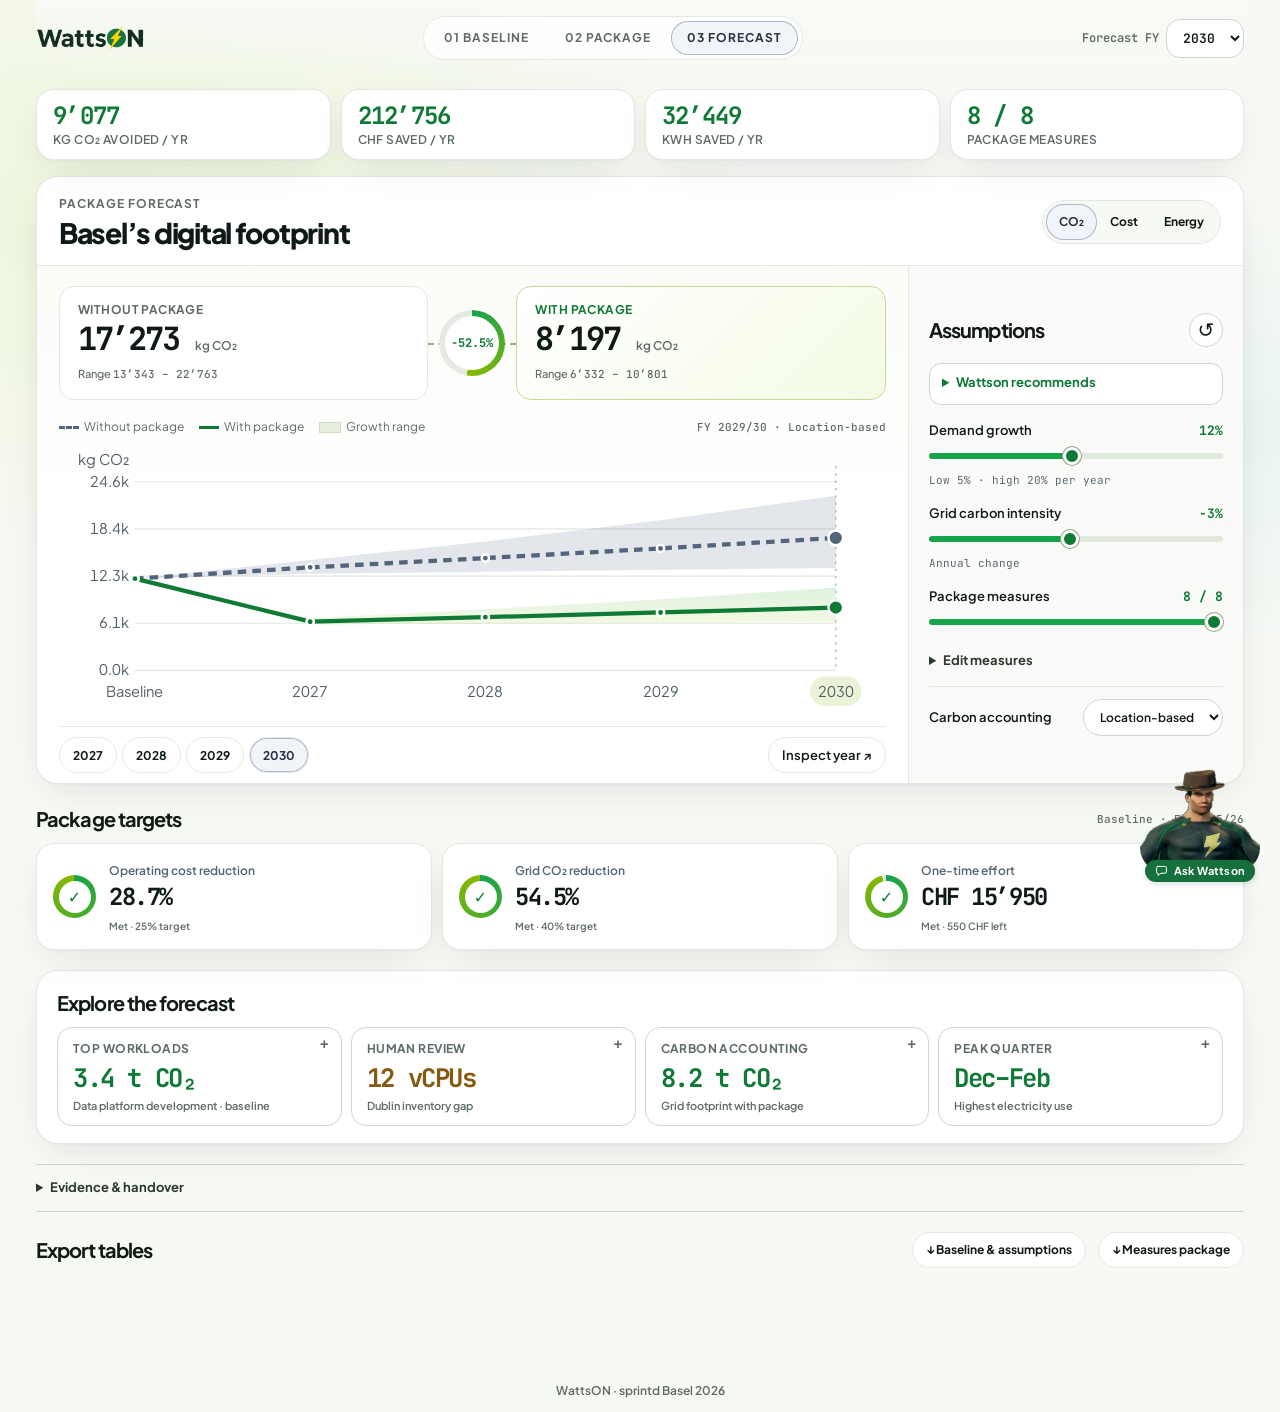
==== frontend/forecast.html @ fc6cba53 "Polish WattsON frontend across three pages" ====
<!DOCTYPE html>
<html lang="en">
<head>
<meta charset="UTF-8">
<meta name="viewport" content="width=device-width, initial-scale=1.0">
<title>WattsOn · Forecast studio</title>
<link href="https://fonts.googleapis.com/css2?family=Plus+Jakarta+Sans:wght@400;500;600;700;800&family=JetBrains+Mono:wght@400;500;700&display=swap" rel="stylesheet">
<style>
:root{
  --bg:#F7F9F5; --surface:#FFFFFF; --ink:#0F1A14; --ink2:#2B3A31; --mute:#5E6B64; --line:#E3E9E2; --line2:#CDD6CF;
  --volt:#C8F31D; --volt-d:#8CB800; --eco:#16A34A; --eco-d:#0F7A36; --elec:#2563EB; --elec-l:#DBEAFE; --red:#DC2626; --amber:#D97706;
  --zrh:#2F6BFF; --fra:#F2652F; --dub:#12B886; --eu:#8B5CF6;
  --r:22px; --shadow:0 1px 2px #0f1a1408,0 12px 40px -12px #0f1a1420;
}
*{box-sizing:border-box;margin:0;padding:0}
html{scroll-behavior:smooth}
body{background:var(--bg);color:var(--ink);font-family:var(--font-ui);font-size:16px;line-height:1.5;overflow-x:hidden;-webkit-font-smoothing:antialiased}
.mono{font-family:var(--font-data);font-variant-numeric:tabular-nums}
button{font-family:inherit;cursor:pointer}
:focus-visible{outline:3px solid var(--elec);outline-offset:3px;border-radius:8px}
#gl{position:fixed;inset:0;width:100%;height:100%;z-index:0;display:block}
.wrap{position:relative;z-index:2;max-width:1360px;margin:0 auto;padding:0 36px}
.ico{width:1em;height:1em;stroke:currentColor;fill:none;stroke-width:2.2;stroke-linecap:round;stroke-linejoin:round;vertical-align:-.12em}

/* nav */
nav{position:sticky;top:0;z-index:30;display:flex;align-items:center;justify-content:space-between;padding:16px 0;background:linear-gradient(#F7F9F5f0,#F7F9F500);backdrop-filter:blur(14px)}
.logo{display:flex;align-items:center;gap:10px;font-weight:800;font-size:19px;letter-spacing:-.02em}
.logo .orb{width:30px;height:30px;border-radius:50%;background:radial-gradient(circle at 35% 35%,#fff 0,var(--volt) 30%,var(--volt-d) 80%);box-shadow:0 0 0 4px #C8F31D55,0 6px 18px #8CB80066}
.crumbs{display:flex;gap:4px;padding:4px;border:1px solid var(--line);border-radius:999px;background:#ffffffcc}
.crumbs span{padding:8px 16px;border-radius:999px;font-size:12px;font-weight:700;letter-spacing:.08em;text-transform:uppercase;color:var(--mute)}
.crumbs span.on{background:var(--ink);color:var(--volt)}
.nav-r{font-size:12px;color:var(--mute)}

/* hero */
.hero{padding:60px 0 30px;display:grid;grid-template-columns:1.15fr .85fr;gap:40px;align-items:end}
.eyebrow{display:inline-flex;align-items:center;gap:10px;font-size:11px;letter-spacing:.2em;text-transform:uppercase;font-weight:700;color:var(--eco-d);padding:7px 14px;border-radius:999px;background:#16A34A14;border:1px solid #16A34A33}
.eyebrow i{width:7px;height:7px;border-radius:50%;background:var(--eco);box-shadow:0 0 0 3px #16A34A33;animation:blink 1.8s infinite}
@keyframes blink{50%{opacity:.35}}
h1{font-size:clamp(46px,6.4vw,92px);font-weight:800;letter-spacing:-.05em;line-height:.96;margin:22px 0 16px}
h1 .g{background:linear-gradient(100deg,var(--eco) 0%,var(--volt-d) 55%,var(--elec) 100%);-webkit-background-clip:text;background-clip:text;color:transparent}
.lede{color:var(--mute);font-size:17px;max-width:560px}
.lede b{color:var(--ink)}
.hero-stats{display:grid;grid-template-columns:1fr 1fr;gap:12px}
.stat{padding:18px 20px;border-radius:18px;background:var(--surface);border:1px solid var(--line);box-shadow:var(--shadow)}
.stat b{display:block;font-family:'JetBrains Mono';font-size:28px;letter-spacing:-.03em;color:var(--eco-d)}
.stat span{font-size:11px;letter-spacing:.14em;text-transform:uppercase;color:var(--mute);font-weight:600}

/* compare */
.compare{display:grid;grid-template-columns:1fr 150px 1fr;margin-top:40px}
.panel{position:relative;border-radius:var(--r);background:var(--surface);border:1px solid var(--line);box-shadow:var(--shadow);padding:34px 36px;overflow:hidden;transition:transform .5s cubic-bezier(.2,.8,.2,1),box-shadow .5s}
.panel:hover{transform:translateY(-4px);box-shadow:0 30px 70px -20px #0f1a1433}
.panel.after{background:linear-gradient(160deg,#ffffff,#F3FCE1);border-color:#C8F31D}
.panel.after::after{content:"";position:absolute;top:-140px;right:-140px;width:380px;height:380px;background:radial-gradient(circle,#C8F31D66,transparent 60%);pointer-events:none}
.ph{display:flex;justify-content:space-between;align-items:center;font-size:11px;letter-spacing:.2em;text-transform:uppercase;color:var(--mute);font-weight:700}
.ph .pill{padding:4px 10px;border-radius:999px;border:1px solid var(--line);font-family:'JetBrains Mono';letter-spacing:0;text-transform:none;font-weight:500;background:#fff}
.panel.after .ph{color:var(--eco-d)}
.big{display:flex;align-items:baseline;gap:12px;margin:22px 0 4px;position:relative;z-index:1}
.big .num{font-family:'JetBrains Mono';font-weight:700;font-size:clamp(44px,4.6vw,68px);letter-spacing:-.05em;line-height:1}
.big small{font-size:15px;color:var(--mute);font-weight:600}
.unit{font-size:13px;color:var(--mute);margin-bottom:22px;display:flex;align-items:center;gap:8px;flex-wrap:wrap;position:relative;z-index:1}
.sep{height:1px;background:var(--line);margin:22px 0}
.n{cursor:pointer;position:relative;display:inline-block;border-radius:10px;padding:0 6px;margin:0 -6px;transition:.25s;text-decoration:underline dotted var(--line2);text-underline-offset:6px;text-decoration-thickness:2px}
.n:hover{background:var(--volt);text-decoration-color:transparent;color:var(--ink)}
.n::after{content:"explain";position:absolute;top:-24px;right:0;font:700 10px/1 'Plus Jakarta Sans';letter-spacing:.14em;text-transform:uppercase;color:#fff;background:var(--ink);padding:6px 9px;border-radius:7px;opacity:0;transform:translateY(6px);transition:.25s;pointer-events:none;white-space:nowrap}
.n:hover::after{opacity:1;transform:none}
.bars{display:flex;flex-direction:column;gap:10px;position:relative;z-index:1}
.bar{display:grid;grid-template-columns:84px 1fr 64px;align-items:center;gap:12px}
.bar .lab{font-size:11px;letter-spacing:.12em;text-transform:uppercase;color:var(--mute);font-weight:600}
.bar .trk{height:10px;border-radius:999px;background:#0f1a140d;position:relative;overflow:hidden}
.bar .fill{position:absolute;inset:0;width:0;border-radius:999px;transition:width 1.4s cubic-bezier(.2,.8,.2,1)}
.bar .ghost{position:absolute;inset:0;border-radius:999px;background:repeating-linear-gradient(90deg,#0f1a1422 0 3px,transparent 3px 6px)}
.bar .v{text-align:right;font-family:'JetBrains Mono';font-size:12px;color:var(--mute)}
.c-zrh{background:var(--zrh)}.c-fra{background:var(--fra)}.c-dub{background:var(--dub)}.c-eu{background:var(--eu)}
.spine{display:flex;flex-direction:column;align-items:center;justify-content:center;gap:40px;position:relative;z-index:2}
.hop{position:relative;width:100%;display:grid;place-items:center}
.hop::before{content:"";position:absolute;left:-8px;right:-4px;top:50%;height:4px;transform:translateY(-50%);border-radius:2px;background:repeating-linear-gradient(90deg,var(--eco) 0 10px,transparent 10px 18px);animation:dash .8s linear infinite;opacity:.85}
.hop::after{content:"";position:absolute;right:-12px;top:50%;transform:translateY(-50%);border:9px solid transparent;border-left:14px solid var(--eco);filter:drop-shadow(0 0 6px #16A34A88)}
@keyframes dash{to{background-position:18px 0}}
.hop .cap{position:absolute;top:-18px;left:50%;transform:translateX(-50%);font-size:9px;letter-spacing:.2em;text-transform:uppercase;font-weight:800;color:var(--eco-d);background:#F7F9F5;padding:2px 8px;border-radius:999px;white-space:nowrap}
.ring{position:relative;width:118px;height:118px;display:grid;place-items:center;z-index:1}
.ring .lbl svg{width:22px;height:22px;stroke:var(--ink);fill:none;stroke-width:2;stroke-linecap:round;stroke-linejoin:round;margin-bottom:3px}
.ring .lbl .co2t{font:800 9px 'JetBrains Mono';fill:var(--ink);stroke:none}
.ring>svg{position:absolute;inset:0;transform:rotate(-90deg)}
.ring circle{fill:none;stroke-width:8;stroke-linecap:round}
.ring .bgc{stroke:#0f1a1410}
.ring .fg{stroke:url(#gr);stroke-dasharray:314;stroke-dashoffset:314;transition:stroke-dashoffset 1.8s cubic-bezier(.2,.8,.2,1)}
.ring .lbl{text-align:center;background:#fff;border-radius:50%;width:88px;height:88px;display:grid;place-items:center;align-content:center;box-shadow:var(--shadow)}
.ring .lbl b{font-family:'JetBrains Mono';font-size:17px;letter-spacing:-.04em;display:block;line-height:1;color:var(--eco-d)}
.ring .lbl span{font-size:9px;letter-spacing:.18em;text-transform:uppercase;color:var(--mute);font-weight:700}

/* cta */
.cta{margin:40px 0 0;display:grid;grid-template-columns:1fr auto;gap:30px;align-items:center;padding:28px 34px;border-radius:var(--r);background:var(--ink);color:#fff;position:relative;overflow:hidden}
.cta::before{content:"";position:absolute;inset:-60%;background:conic-gradient(from 0deg,transparent 0 72%,#C8F31D33 86%,transparent 100%);animation:spin 10s linear infinite;pointer-events:none}
@keyframes spin{to{transform:rotate(360deg)}}
.cta>*{position:relative}
.cta h3{font-size:26px;letter-spacing:-.02em;font-weight:800}
.cta p{color:#B8C4BD;margin-top:4px;font-size:14px}
.cta p b{color:var(--volt)}
.go{display:inline-flex;align-items:center;gap:16px;padding:18px 26px 18px 20px;border-radius:999px;border:0;background:var(--volt);color:var(--ink);font:800 14px 'Plus Jakarta Sans';letter-spacing:.06em;text-transform:uppercase;box-shadow:0 14px 40px #C8F31D55;transition:.3s}
.go:hover{transform:translateY(-2px) scale(1.02);box-shadow:0 20px 50px #C8F31D88}
.go .sw{width:52px;height:28px;border-radius:999px;background:var(--ink);position:relative;transition:.3s}
.go .sw::after{content:"";position:absolute;top:4px;left:4px;width:20px;height:20px;border-radius:50%;background:var(--volt);transition:.3s cubic-bezier(.3,1.5,.5,1)}
.go.on .sw::after{left:28px;background:#fff}
.go .meta{display:block;font:500 11px 'JetBrains Mono';text-transform:none;letter-spacing:0;opacity:.7}

/* sections */
section{margin-top:84px}
.sh{display:flex;align-items:end;justify-content:space-between;margin-bottom:26px}
.sh h2{font-size:38px;letter-spacing:-.035em;font-weight:800;line-height:1.05}
.sh h2 span{color:var(--mute);font-weight:500}
.sh p{color:var(--mute);font-size:13px}
.measures{display:grid;grid-template-columns:repeat(4,1fr);gap:16px}
.m{position:relative;padding:22px 22px 18px;border-radius:20px;border:1px solid var(--line);background:var(--surface);box-shadow:var(--shadow);cursor:pointer;transition:.35s cubic-bezier(.2,.8,.2,1);overflow:hidden;min-height:230px;display:flex;flex-direction:column}
.m:hover{transform:translateY(-6px);border-color:var(--volt-d);box-shadow:0 30px 60px -20px #0f1a1433}
.m .id{font-family:'JetBrains Mono';font-size:11px;color:var(--eco-d);letter-spacing:.1em;font-weight:700}
.m .tag{position:absolute;top:18px;right:18px;font-size:9px;letter-spacing:.14em;text-transform:uppercase;padding:4px 8px;border-radius:999px;font-weight:800}
.m .tag.auto{background:#C8F31D55;color:#3F5A00}
.m .tag.human{background:#DC262614;color:var(--red)}
.m h4{font-size:15px;font-weight:700;margin:10px 0 6px;line-height:1.3;letter-spacing:-.01em;padding-right:10px}
.m p{font-size:12.5px;color:var(--mute);flex:1}
.m .fig{display:flex;align-items:baseline;gap:6px;margin-top:14px}
.m .fig b{font-family:'JetBrains Mono';font-size:30px;letter-spacing:-.04em;line-height:1}
.m .fig span{font-size:11px;color:var(--mute)}
.m .sub{display:flex;justify-content:space-between;font-family:'JetBrains Mono';font-size:11px;color:var(--mute);margin-top:6px}
.m .glow{position:absolute;left:0;right:0;bottom:0;height:4px;background:linear-gradient(90deg,var(--eco),var(--volt));transform-origin:left;transform:scaleX(var(--p))}
.m.big-m{grid-column:span 2;background:linear-gradient(140deg,#F3FCE1,#fff);border-color:#C8F31D}
.m.big-m .fig b{font-size:46px;color:var(--eco-d)}
.m.total{grid-column:span 3;background:var(--ink);color:#fff;border-color:var(--ink)}
.m.total p,.m.total .sub,.m.total .fig span{color:#B8C4BD}.m.total .fig b{color:var(--volt)}.m.total .id{color:var(--volt)}
.cards{display:grid;grid-template-columns:repeat(3,1fr);gap:20px;perspective:1400px}
.card{position:relative;padding:28px;border-radius:var(--r);border:1px solid var(--line);background:var(--surface);box-shadow:var(--shadow);transition:transform .15s ease-out,box-shadow .4s;transform-style:preserve-3d}
.card .stamp{display:inline-flex;align-items:center;gap:8px;font-size:10px;letter-spacing:.16em;text-transform:uppercase;padding:6px 12px;border-radius:999px;font-weight:800;color:var(--amber);background:#D9770614}
.card .stamp i{width:6px;height:6px;border-radius:50%;background:currentColor;animation:blink 1.4s infinite}
.card .stamp.ok{color:var(--eco-d);background:#16A34A1A}.card .stamp.no{color:var(--red);background:#DC26261A}
.card .who{display:flex;align-items:center;gap:10px;margin:18px 0 10px;font-size:12px;color:var(--mute);font-weight:600}
.card .who i{width:32px;height:32px;border-radius:50%;display:grid;place-items:center;font:800 11px 'Plus Jakarta Sans';font-style:normal;background:var(--elec-l);color:var(--elec)}
.card h3{font-size:20px;font-weight:700;line-height:1.25;letter-spacing:-.015em}
.card h3 code{font-family:'JetBrains Mono';font-size:14px;color:var(--eco-d);background:#16A34A14;padding:2px 7px;border-radius:6px}
.card .why{font-size:13px;color:var(--mute);margin:10px 0 16px}
.card .figs{display:grid;grid-template-columns:repeat(3,1fr);gap:8px;margin-bottom:14px}
.card .figs div{padding:12px;border-radius:14px;background:var(--bg);border:1px solid var(--line)}
.card .figs b{display:block;font-family:'JetBrains Mono';font-size:18px;letter-spacing:-.03em}
.card .figs span{font-size:10px;letter-spacing:.12em;text-transform:uppercase;color:var(--mute);font-weight:600}
.card .guard{font-size:12px;line-height:1.55;padding:12px 14px;border-radius:14px;background:#DC26260A;border:1px solid #DC262626;margin-bottom:18px}
.card .guard b{color:var(--red)}
.card .acts{display:grid;grid-template-columns:1fr 1fr 1fr;gap:8px}
.card .acts button{padding:13px 8px;border-radius:12px;border:1px solid var(--line);background:#fff;color:var(--ink);font:800 12px 'Plus Jakarta Sans';letter-spacing:.08em;text-transform:uppercase;transition:.2s}
.card .acts .ex:hover{background:var(--bg)}
.card .acts .ok{background:var(--ink);color:var(--volt);border-color:var(--ink)}
.card .acts .ok:hover{box-shadow:0 10px 24px #0f1a1444;transform:translateY(-1px)}
.card .acts .no:hover{background:var(--red);border-color:var(--red);color:#fff}
.card.done{opacity:.55}.card.done .acts{display:none}
.reveal{opacity:0;transform:translateY(24px);transition:.8s cubic-bezier(.2,.8,.2,1)}
.reveal.in{opacity:1;transform:none}
.reveal .m,.reveal .card{opacity:0;transform:translateY(18px) scale(.97);transition:opacity .45s cubic-bezier(.34,1.3,.5,1),transform .45s cubic-bezier(.34,1.3,.5,1)}
.reveal.in .m,.reveal.in .card{opacity:1;transform:none}
.measures .m{transition-delay:calc(var(--i,0)*45ms)}.cards .card{transition-delay:calc(var(--i,0)*70ms)}

/* ═══════ TREE EXPLORER ═══════ */
.explorer{position:fixed;inset:0;z-index:50;background:#F7F9F5;display:flex;flex-direction:column;opacity:0;pointer-events:none;transition:opacity .35s}
body.explore .explorer{opacity:1;pointer-events:auto}
.explorer::before{content:"";position:absolute;inset:0;background-image:radial-gradient(#0f1a1414 1px,transparent 1px);background-size:26px 26px;pointer-events:none}
.ex-top{position:relative;z-index:2;display:flex;align-items:center;gap:20px;padding:16px 28px;background:#ffffffee;backdrop-filter:blur(14px);border-bottom:1px solid var(--line)}
.ex-top .k{font-size:10px;letter-spacing:.22em;text-transform:uppercase;color:var(--eco-d);font-weight:800}
.ex-top .h{font-family:'JetBrains Mono';font-weight:700;font-size:30px;letter-spacing:-.05em;line-height:1}
.ex-top .s{font-size:13px;color:var(--mute)}
.ex-story{flex:1;margin:0 10px;padding:12px 18px;border-radius:14px;background:var(--ink);color:#fff;font-size:14px;line-height:1.5;display:flex;gap:12px;align-items:center;min-width:0}
.ex-story .b{font-family:'JetBrains Mono';background:var(--volt);color:var(--ink);padding:1px 7px;border-radius:6px;font-weight:700;white-space:nowrap}
.ex-tools{display:flex;gap:8px}
.ex-tools button{height:40px;padding:0 14px;border-radius:999px;border:1px solid var(--line);background:#fff;font-weight:700;font-size:12px;letter-spacing:.06em;text-transform:uppercase;display:inline-flex;align-items:center;gap:8px;transition:.2s}
.ex-tools button:hover{background:var(--ink);color:#fff;border-color:var(--ink)}
.ex-tools .x{width:40px;padding:0;justify-content:center;font-size:18px}
.ex-body{position:relative;flex:1;display:grid;grid-template-columns:1fr 360px;min-height:0}
.canvas{position:relative;overflow:auto;cursor:grab}
.canvas:active{cursor:grabbing}
.stage{position:relative;transform-origin:0 0;transition:transform .4s cubic-bezier(.2,.8,.2,1)}
.edges{position:absolute;inset:0;overflow:visible;pointer-events:none}
.edges path.e{fill:none;stroke:var(--line2);stroke-width:2.5;stroke-linecap:round;transition:d .5s}
.edges path.e.hot{stroke:var(--eco);stroke-width:3}
.edges .spark{fill:var(--volt-d);filter:drop-shadow(0 0 4px var(--volt))}
.edges .opb{font:800 13px 'JetBrains Mono';fill:#fff}
.edges .opc{fill:var(--ink)}
.tn{position:absolute;width:232px;border-radius:18px;background:#fff;border:1.5px solid var(--line);box-shadow:var(--shadow);padding:14px 16px 12px;transition:left .5s cubic-bezier(.2,.8,.2,1),top .5s cubic-bezier(.2,.8,.2,1),box-shadow .25s,transform .25s;cursor:pointer;animation:pop .45s cubic-bezier(.34,1.4,.5,1) both}
@keyframes pop{from{opacity:0;transform:scale(.8)}to{opacity:1;transform:none}}
.tn:hover{transform:translateY(-3px);box-shadow:0 20px 44px -16px #0f1a1444;border-color:var(--volt-d)}
.tn.sel{border-color:var(--ink);box-shadow:0 0 0 4px #C8F31D88,0 20px 44px -16px #0f1a1444}
.tn.root{background:var(--ink);color:#fff;border-color:var(--ink)}
.tn.leaf{background:linear-gradient(160deg,#fff,#F3FCE1)}
.tn .l{font-weight:700;font-size:13.5px;line-height:1.25;letter-spacing:-.01em;padding-right:30px}
.tn .s{font-size:11px;color:var(--mute);margin-top:2px}
.tn.root .s{color:#B8C4BD}
.tn .v{font-family:'JetBrains Mono';font-weight:700;font-size:22px;letter-spacing:-.04em;margin-top:8px;line-height:1}
.tn .v em{font-style:normal;font-weight:500;font-size:11px;color:var(--mute);margin-left:4px}
.tn.root .v{color:var(--volt)}
.tn .tg{position:absolute;top:12px;right:12px;width:26px;height:26px;border-radius:50%;border:1.5px solid var(--line2);background:#fff;display:grid;place-items:center;font-size:12px;color:var(--ink);transition:.25s}
.tn.root .tg{background:var(--volt);border-color:var(--volt)}
.tn.open .tg{transform:rotate(180deg);background:var(--ink);color:var(--volt);border-color:var(--ink)}
.tn .tg b{font:800 10px 'JetBrains Mono'}
.tn .src{display:inline-flex;align-items:center;gap:5px;margin-top:8px;font:500 10px 'JetBrains Mono';padding:3px 8px;border-radius:999px;background:var(--bg);border:1px solid var(--line);color:var(--mute);max-width:100%;overflow:hidden;text-overflow:ellipsis;white-space:nowrap}
.tn.root .src{background:#ffffff14;border-color:#ffffff22;color:#B8C4BD}
.tn .src::before{content:"";width:5px;height:5px;border-radius:50%;background:var(--elec);flex:none}
.tn .warn{position:absolute;top:-10px;left:12px;background:var(--red);color:#fff;font:800 9px 'Plus Jakarta Sans';letter-spacing:.12em;text-transform:uppercase;padding:3px 8px;border-radius:999px}
.tn .mini{height:5px;border-radius:999px;background:linear-gradient(90deg,var(--eco),var(--volt) 40%,var(--amber) 75%,var(--red));margin-top:10px;position:relative;opacity:.8}
.tn .mini i{position:absolute;top:-4px;width:3px;height:13px;background:var(--ink);border-radius:2px;left:var(--x)}

/* reading pane */
.read{position:relative;z-index:2;border-left:1px solid var(--line);background:#fff;padding:26px;overflow-y:auto}
.read .k{font-size:10px;letter-spacing:.22em;text-transform:uppercase;color:var(--mute);font-weight:800;margin-bottom:8px}
.read h3{font-size:22px;letter-spacing:-.03em;font-weight:800;line-height:1.15}
.read .val{font-family:'JetBrains Mono';font-size:40px;font-weight:700;letter-spacing:-.05em;margin:10px 0 18px;color:var(--eco-d)}
.read .val em{font-style:normal;font-size:14px;font-weight:500;color:var(--mute);margin-left:6px}
.read .formula{padding:14px 16px;border-radius:14px;background:var(--ink);color:#fff;font-family:'JetBrains Mono';font-size:13px;line-height:2;margin-bottom:16px}
.read .formula .chip{background:var(--volt);color:var(--ink);padding:1px 7px;border-radius:6px;font-weight:700}
.read .note{font-size:13px;color:var(--ink2);padding:12px 14px;border-radius:12px;background:var(--bg);border:1px solid var(--line);margin-bottom:10px;line-height:1.55}
.read .note b{color:var(--ink)}
.read .warnb{font-size:13px;color:#7F1D1D;padding:12px 14px;border-radius:12px;background:#DC26260F;border:1px solid #DC262633;margin-bottom:10px;line-height:1.55}
.read .srcs{display:flex;flex-wrap:wrap;gap:6px;margin:12px 0 20px}
.read .srcs span{font:500 11px 'JetBrains Mono';padding:5px 10px;border-radius:999px;background:var(--elec-l);color:#1E40AF}
.read .sens h4{font-size:10px;letter-spacing:.2em;text-transform:uppercase;color:var(--mute);font-weight:800;margin-bottom:10px}
.read .range{position:relative;height:10px;border-radius:999px;background:linear-gradient(90deg,var(--eco),var(--volt) 40%,var(--amber) 75%,var(--red));margin:18px 0 8px}
.read .range i{position:absolute;top:-6px;width:4px;height:22px;border-radius:2px;background:var(--ink);left:var(--x)}
.read .rl{display:flex;justify-content:space-between;font-family:'JetBrains Mono';font-size:11px;color:var(--mute)}
.read .hint{margin-top:26px;font-size:12px;color:var(--mute);display:flex;gap:10px;align-items:flex-start}
.read .hint svg{flex:none;margin-top:3px;color:var(--eco)}

/* Wattson's portrait and chat share one fixed corner. */
:root{
  --watson-edge:max(20px,env(safe-area-inset-right));
  --watson-foot:max(18px,env(safe-area-inset-bottom));
  --watson-size:120px;
  --watson-shape:35% 35% 24% 24% / 28% 28% 22% 22%;
  --chat-foot:calc(var(--watson-foot) + var(--watson-size) + 20px);
}
.fab{
  position:fixed;right:var(--watson-edge);bottom:var(--watson-foot);z-index:61;
  width:var(--watson-size);height:calc(var(--watson-size) + 8px);
  display:grid;justify-items:center;align-content:start;isolation:isolate;
  background:transparent;border:0;color:#f7f3e7;-webkit-tap-highlight-color:transparent;
}
.fab:focus-visible{outline-offset:5px;border-radius:50% 50% 22px 22px}
.watson-bezel{
  width:100%;aspect-ratio:1;border-radius:var(--watson-shape);padding:3px;display:grid;
  background:conic-gradient(from -40deg,#fbefd0,#c0a77c 18%,#77684e 38%,#e4d4ab 55%,#9c8660 72%,#e9ddbe 90%,#fbefd0);
  box-shadow:0 0 0 1px #27372c,0 3px 4px #19271a38,0 9px 22px -4px #12231566;
  transition:box-shadow .22s ease;
}
.watson-portrait{
  position:relative;display:block;overflow:hidden;border-radius:var(--watson-shape);
  background-color:#243b34;background-repeat:no-repeat;background-position:0% 0%;background-size:600% 800%;

  box-shadow:inset 0 0 0 2px #142219,inset 0 0 10px #10171070;
}
.watson-portrait::after{
  content:"";position:absolute;inset:0;border-radius:inherit;pointer-events:none;
  box-shadow:inset 0 0 0 1px #17251b,inset 0 -10px 15px -10px #09100d;
  background:linear-gradient(125deg,#fff5d50c,transparent 40%);
}
.watson-label{
  position:absolute;bottom:0;display:inline-flex;align-items:center;gap:6px;white-space:nowrap;
  border:1px solid #a69970;border-radius:999px;padding:4px 10px 5px;
  background:linear-gradient(150deg,#2d3930,#122219 75%);color:#fcfaf2;
  font:700 11px/1.2 'Plus Jakarta Sans',system-ui,sans-serif;letter-spacing:.015em;
  box-shadow:0 2px 6px #0f1a1433;transition:background .2s;
}
.watson-label .ico{width:13px;height:13px;color:var(--volt);stroke-width:1.8}
.fab[aria-expanded="true"] .open-mark,.fab[aria-expanded="false"] .close-mark{display:none}
@media(hover:hover){
  .fab:hover .watson-bezel{box-shadow:0 0 0 1px #263a28,0 0 0 4px #91a77840,0 10px 25px -4px #12231570}
}
.chat{
  position:fixed;right:var(--watson-edge);bottom:var(--chat-foot);z-index:60;
  width:min(400px,calc(100vw - var(--watson-edge) - 12px));height:580px;
  max-height:calc(100vh - var(--chat-foot) - 12px);max-height:calc(100dvh - var(--chat-foot) - max(12px,env(safe-area-inset-top)));
  display:flex;flex-direction:column;overflow:hidden;border:1px solid #c5cfc3;border-radius:22px;
  background:var(--surface);box-shadow:0 24px 64px -18px #10231955,0 2px 8px #10231917;
  transform-origin:100% 100%;transform:translateY(9px) scale(.985);opacity:0;visibility:hidden;pointer-events:none;
  transition:transform .24s ease,opacity .2s,visibility 0s .24s;
}
body.chat-open .chat{transform:none;opacity:1;visibility:visible;pointer-events:auto;transition-delay:0s}
.ch-top{
  display:flex;align-items:center;justify-content:space-between;gap:12px;flex:none;padding:13px 16px 13px 20px;
  color:#faf8f0;background:linear-gradient(110deg,#233a2d,#10231b 86%);border-bottom:1px solid #ac9a71;
}
.ch-top h2{font:800 var(--text-section)/1.2 var(--font-ui);letter-spacing:-.035em}
.ch-top .role{display:flex;align-items:center;gap:7px;margin-top:4px;color:#d6dfd2;font-size:11px}
.ch-top .role i{width:6px;height:6px;border-radius:50%;background:var(--volt)}
.ch-top .x{
  flex:none;width:44px;height:44px;display:grid;place-items:center;border:1px solid #ffffff38;
  border-radius:50%;background:transparent;color:#f6f6e9;font-size:17px;
}
.ch-top .x:hover{background:#ffffff19}
.ch-top .x:focus-visible{outline-color:var(--volt)}
@media(max-width:540px){
  :root{--watson-edge:max(12px,env(safe-area-inset-right));--watson-foot:max(12px,env(safe-area-inset-bottom));--watson-size:98px}
}
@media(max-height:530px) and (min-width:540px){
  .chat{right:calc(var(--watson-edge) + var(--watson-size) + 14px);bottom:var(--watson-foot);
    max-height:calc(100vh - var(--watson-foot) - 12px);max-height:calc(100dvh - var(--watson-foot) - 12px)}
}
@media(max-height:570px){
  .ch-top{padding-block:7px}.chat .chips{flex-wrap:nowrap;overflow-x:auto}.chips button{white-space:nowrap}
}
.ch-meter{display:flex;gap:10px;align-items:center;padding:10px 16px;background:#F3FCE1;border-bottom:1px solid var(--line);font-size:11px;color:var(--ink2);font-weight:600}
.ch-meter .bar{flex:1;height:6px;border-radius:999px;background:#0f1a1412;overflow:hidden}
.ch-meter .bar i{display:block;height:100%;width:0;background:linear-gradient(90deg,var(--eco),var(--volt));transition:width 1.2s cubic-bezier(.2,.8,.2,1)}
.ch-meter b{font-family:'JetBrains Mono';color:var(--eco-d)}
.ch-msgs{min-height:0;flex:1;overflow-y:auto;padding:16px;display:flex;flex-direction:column;gap:10px;background:var(--bg)}
.msg{max-width:86%;padding:11px 14px;border-radius:16px;font-size:13.5px;line-height:1.5;animation:msg .35s cubic-bezier(.2,.9,.2,1) both}
@keyframes msg{from{opacity:0;transform:translateY(8px)}to{opacity:1;transform:none}}
.msg.bot{align-self:flex-start;background:#fff;border:1px solid var(--line);border-bottom-left-radius:4px;box-shadow:var(--shadow)}
.msg.me{align-self:flex-end;background:var(--ink);color:#fff;border-bottom-right-radius:4px}
.msg .n{text-decoration-color:var(--volt-d);font-weight:700}
.msg .kpi{display:flex;gap:8px;margin-top:8px}
.msg .kpi div{flex:1;padding:8px 10px;border-radius:10px;background:var(--bg);border:1px solid var(--line)}
.msg .kpi b{display:block;font-family:'JetBrains Mono';font-size:15px;color:var(--eco-d)}
.msg .kpi span{font-size:9px;letter-spacing:.12em;text-transform:uppercase;color:var(--mute);font-weight:700}
.msg.typing{display:flex;gap:4px;padding:14px 16px}
.msg.typing i{width:7px;height:7px;border-radius:50%;background:var(--mute);animation:dot 1s infinite}
.msg.typing i:nth-child(2){animation-delay:.15s}.msg.typing i:nth-child(3){animation-delay:.3s}
@keyframes dot{0%,80%,100%{transform:translateY(0);opacity:.4}40%{transform:translateY(-5px);opacity:1}}
.chips{display:flex;gap:6px;padding:10px 12px 0;flex-wrap:wrap;background:#fff;border-top:1px solid var(--line)}
.chips button{font-size:11.5px;font-weight:600;padding:7px 11px;border-radius:999px;border:1px solid var(--line);background:#fff;color:var(--ink2);transition:.2s}
.chips button:hover{background:var(--volt);border-color:var(--volt)}
.ch-in{display:flex;gap:8px;padding:10px 12px 12px;background:#fff}
.ch-in input{flex:1;height:44px;padding:0 16px;border-radius:999px;border:1px solid var(--line2);font:500 14px 'Plus Jakarta Sans';background:var(--bg)}
.ch-in input:focus{outline:none;border-color:var(--ink);background:#fff}
.ch-in button{width:44px;height:44px;border-radius:50%;border:0;background:var(--ink);color:var(--volt);display:grid;place-items:center;font-size:18px}
.ch-in button:hover{background:var(--eco-d)}
.toast{position:fixed;left:50%;bottom:30px;transform:translate(-50%,140px);background:var(--ink);color:#fff;padding:14px 22px;border-radius:999px;font-size:13px;z-index:65;transition:.45s cubic-bezier(.2,.9,.2,1);display:flex;gap:12px;align-items:center;box-shadow:0 20px 60px #0f1a1455}
.toast.on{transform:translate(-50%,0)}.toast b{color:var(--volt)}
@media(max-width:1000px){.hero{grid-template-columns:1fr}.compare{grid-template-columns:1fr}.spine{flex-direction:row;padding:20px 0}.spine::before,.spine .flow{display:none}.measures{grid-template-columns:1fr 1fr}.m.total{grid-column:span 2}.cards{grid-template-columns:1fr}.cta{grid-template-columns:1fr}.ex-body{grid-template-columns:1fr}.read{display:none}.ex-story{display:none}}
@media(prefers-reduced-motion:reduce){*,*::before,*::after{animation:none!important;transition:none!important}#gl{display:none}.reveal,.reveal .m,.reveal .card{opacity:1;transform:none}.bar .fill{width:var(--w)!important}}
/* Offline 3D portrait. Character geometry and skin materials adapted from the MakeHuman Community CC0 assets. */
.watson-portrait{background-image:url(assets/WattsOn_portrait.webp)}
.atlas-summary + .compare{margin-top:16px}
.package-content{margin-top:32px}
#approvals{scroll-margin-top:90px;background:#edf2eb;border:1px solid #cbd6c8;border-radius:20px;padding:16px}
.approval-head{display:flex;align-items:center;gap:10px;margin-bottom:12px}
.approval-head h2{font-size:17px;letter-spacing:-.025em}
.approval-head span,.card h3 small{font:600 11px var(--font-data);border-radius:7px;background:white;padding:4px 7px}
.approval-link{color:var(--volt);text-underline-offset:3px}
#approvals .card{display:flex;flex-direction:column;padding:18px;min-width:0}
#approvals .stamp{align-self:start}
#approvals .who{margin:10px 0 6px}
#approvals .guard{background:#f7f8f4;border-color:var(--line);color:var(--ink2)}
#approvals .guard b{color:var(--ink)}
#approvals .acts{margin-top:auto}
#approvals .acts [hidden]{display:none}
#approvals .revise{grid-column:span 2}
#approvals .figs div{min-width:0}
@media(max-width:550px){#approvals{padding:10px}.approval-head{padding:4px}}
.decision-strip{display:inline-flex;align-items:center;padding-right:8px;gap:1px;border-radius:8px;background:#fff0cc;color:#794500;font:700 13px var(--font-data)}.decision-strip[hidden]{display:none}
.card .stamp.decision-icon,.m .tag.human.decision-icon,.decision-strip .decision-icon{display:inline-grid;place-items:center;padding:0;border-radius:50%;width:28px;height:28px;line-height:1;color:var(--status-fg);background:var(--status-bg)}
.decision-icon[data-state=pending]{--status-fg:#925600;--status-bg:#fff0cc}
.decision-icon[data-state=ok]{--status-fg:#176d36;--status-bg:#dcf4df}
.decision-icon[data-state=no]{--status-fg:#a1332f;--status-bg:#fae4df}
.decision-icon svg{width:18px;height:18px;fill:none;stroke:currentColor;stroke-width:2;stroke-linecap:round;stroke-linejoin:round}
#approvals .card .stamp{position:absolute;right:16px;top:16px}
#approvals .who{margin:0 38px 8px 0}
.approval-head .status-reader{position:absolute;width:1px;height:1px;overflow:hidden;clip-path:inset(50%);padding:0}
</style>
<link rel="stylesheet" href="assets/WattsOn_timeline.css?v=mobile-chat"><script src="assets/WattsOn_timeline.js?v=footer-bottom"></script><style>.forecast nav a{text-decoration:none;display:flex}.year{justify-self:end;display:flex;align-items:center;gap:7px;font-weight:600;color:#536072;font-size:12px}.forecast select,.forecast button{font:600 13px var(--font-ui);color:#243244}.forecast select,.forecast-title button,.downloads button{border:1px solid #cbd4db;background:white;border-radius:10px;padding:9px 12px}.forecast-title{display:flex;align-items:center;justify-content:space-between;margin:21px 0 17px}.forecast-title h1{font-size:clamp(32px,3.4vw,52px);margin:0;letter-spacing:-.06em}.forecast-title p,.downloads p{font-size:13px;color:#536072;margin-top:5px}.studio{display:grid;grid-template-columns:minmax(0,2.15fr) minmax(255px,1fr);gap:16px;align-items:start}.plotcard,.controls,.targets,.downloads,.evidence>details{border:1px solid #d4ddd8;background:#fff;border-radius:18px;box-shadow:0 4px 14px #26314208}.plotcard,.controls{padding:clamp(14px,2vw,27px)}.plothead,.section-head,.downloads{display:flex;align-items:center;justify-content:space-between;gap:12px}.forecast h2{font-size:21px;letter-spacing:-.045em}.kicker,.rangeText,.targets small,.section-head span{font:11px 'JetBrains Mono',monospace;color:#546473}.kicker{letter-spacing:.06em}.seg{display:flex;padding:3px;background:#eef2f4;border-radius:12px}.seg button{border:none;background:transparent;padding:7px 10px;border-radius:9px}.seg [aria-pressed=true]{background:#fff;box-shadow:0 1px 5px #1a324622}.keys{display:flex;gap:16px;flex-wrap:wrap;margin:14px 0 0;color:#4d6070;font-size:11px}.key:before{display:inline-block;vertical-align:middle;content:'';width:20px;height:0;margin-right:5px;border-top:3px solid #137568}.key.base:before{border-top:3px dashed #83609e}.key.band:before{height:9px;border:0;background:#d9e5e5}#chart svg{display:block;width:100%;height:clamp(220px,20vw,300px)}.readouts,.targets{display:grid;grid-template-columns:repeat(3,1fr);gap:10px}.readouts>div{border-top:2px solid #d1d9dc;padding-top:8px}.readouts strong,.targets b{display:block;font:650 clamp(16px,1.8vw,27px) 'JetBrains Mono',monospace;letter-spacing:-.06em}.readouts small,.controls small,.forecast details small{font-size:11px;color:#596873}.readouts>div:nth-child(2){border-color:#137568}.forecast summary{cursor:pointer;font-size:13px;font-weight:700}.values,.pick{margin-top:15px;border-top:1px solid #dce3df;padding-top:10px}.scroll{overflow:auto}.forecast table{border-collapse:collapse;width:100%;font-size:11px;text-align:left}.forecast th,.forecast td{padding:8px 4px;border-bottom:1px solid #e1e6e4}.knob{display:grid;grid-template-columns:1fr auto;align-items:center;gap:7px;margin-top:18px}.knob label,.basis{font-size:13px;font-weight:600}.knob output{font:700 13px var(--font-data);color:#15685d}.knob input,.knob small{grid-column:1/-1}.knob input{width:100%;accent-color:#15796c}.basis{display:grid;gap:5px;margin-top:16px}#measureList label{display:flex;align-items:center;gap:6px;font-size:12px;padding:5px 0}.compact{margin-top:24px}.section-head{margin-bottom:9px;flex-wrap:wrap}.targets{padding:14px 20px}.targets>div+div{border-left:1px solid #d6dfdb;padding-left:12px}.targets em{display:inline-block;font:600 10px var(--font-ui);padding:3px 6px;border-radius:5px;background:#eef5f0;color:#216140}.targets em.miss{color:#894310;background:#fff0dc}.evidence{display:grid;grid-template-columns:1fr 1fr;gap:8px;align-items:start}.evidence>details{padding:13px 16px;border-radius:12px}.evidence p{font-size:13px;line-height:1.55;margin:8px 0;color:#41515c}.downloads{padding:18px;margin-top:20px;justify-content:flex-start;flex-wrap:wrap}.downloads div{margin-right:auto}.year select{max-width:100%}@media(max-width:800px){.studio{grid-template-columns:1fr}.forecast .year{grid-area:1/2}.forecast{padding-inline:15px}.controls{display:grid;grid-template-columns:1fr 1fr;gap:8px 18px}.controls h2{grid-column:1/-1}.controls .knob{margin:5px 0}.basis{margin:0}}@media(max-width:540px){.year{font-size:10px}.controls,.evidence{display:block}.controls .knob,.basis{margin-top:12px}.evidence>details{margin-top:6px}.plothead{flex-wrap:wrap}.readouts,.targets{gap:5px}.targets{padding:11px}.readouts small{font-size:10px}.forecast .crumbs span{font-size:10px;padding:7px 9px}.forecast .plotcard{padding:12px}.section-head span{font-size:10px}}.casebook{background:#fff;border:1px solid #d4ddd8;border-radius:18px;padding:clamp(15px,2vw,26px)}.briefhead,.ledger-head{display:flex;align-items:center;justify-content:space-between;gap:12px;flex-wrap:wrap}.briefnav{display:flex;flex-wrap:wrap;gap:4px}.briefnav button{padding:7px 11px;background:white;border:1px solid #d4ddd8;border-radius:20px}.briefnav [aria-pressed=true]{background:#e8f3ee;border-color:#82aa9b;color:#154e42}#caseView{margin-top:17px}.casebook p,.casebook summary,.casebook label{font-size:13px}.brief-note{color:#516271;margin:8px 0}.casebook .kicker{margin-bottom:4px}.ledger-head select{max-width:100%}.casebook .scroll{max-height:310px}.casebook th{background:#f7f9f8;position:sticky;top:0}.casebook td small{display:block;color:#5b6872}.pairview{display:grid;grid-template-columns:1fr 1fr;gap:12px}.paired,.finding{border-radius:12px;background:#f5f8f7;padding:14px}.paired strong{display:block;font:650 25px var(--font-data);color:#176355}.finding{margin-top:10px;border-left:3px solid #6da696}.quarter{display:grid;grid-template-columns:82px minmax(30px,1fr) auto;align-items:center;gap:10px;margin:8px 0;font-size:12px}.quarter i{height:8px;background:#e2ebe6;border-radius:5px}.quarter i b{display:block;height:100%;background:#468c7b;border-radius:5px}.casebook a,.evidence a{color:#165d52}.targets .goalbar{display:block;border-radius:3px;height:4px;background:#e2e9e6;margin:7px 0}.goalbar i{display:block;height:100%;border-radius:inherit;background:#458674}.briefnav button:focus-visible,.casebook summary:focus-visible{outline:2px solid #387aae}.casebook .guardline{padding:7px 0;border-top:1px solid #dce3df}.guardline p{padding:5px 0}.yearpick{cursor:pointer}.yearpick:hover{text-decoration:underline}@media(max-width:540px){.briefnav button{padding:6px 8px;font-size:11px}.pairview{grid-template-columns:1fr}.quarter{grid-template-columns:70px 1fr auto}.ledger-head label{width:100%}} .chart-links{display:flex;justify-content:flex-end;margin-top:8px}.chart-links button{font-size:11px;background:#fff;border:1px solid #cbd6cf;border-radius:8px;padding:5px 9px}.values{margin-top:7px}#factorLedger td{white-space:normal;overflow-wrap:anywhere}.forecast .evidence{grid-template-columns:repeat(2,minmax(0,1fr))}@media(max-width:540px){.forecast .evidence{grid-template-columns:1fr}} </style><link rel="stylesheet" href="assets/WattsOn_studio.css?v=type-scale"></head><body><div class="wrap forecast"><nav><div class="logo"><img class="brand-wordmark" src="assets/WattsOn_logo.webp" alt="WattsOn" width="760" height="310"></div><div class="crumbs"><a href="index.html"><span>01 Baseline</span></a><a href="package.html"><span>02 Package</span></a><span class="on" aria-current="page">03 Forecast</span></div><label class="year">Forecast FY <select id="year"><option>2027</option><option>2028</option><option>2029</option><option selected>2030</option></select></label></nav>
<main>
<div class="atlas-summary" aria-label="Annual savings for the selected fiscal year"><div class="hero-stats">
<div class="stat"><button data-inspect="co2"><b id="sumCarbon"></b><span>kg CO₂ avoided / yr</span></button></div>
<div class="stat"><button data-inspect="cost"><b id="sumCost"></b><span>CHF saved / yr</span></button></div>
<div class="stat"><button data-inspect="energy"><b id="sumEnergy"></b><span>kWh saved / yr</span></button></div>
<div class="stat"><button id="summaryMeasures"><b id="sumMeasures"></b><span>Package measures</span></button></div>
</div></div>
<article class="forecast-map"><header class="maphead"><div><div class="ph">Package forecast</div><h1>Basel’s digital footprint</h1></div><div class="seg" id="metrics" role="group" aria-label="Chart metric"><button data-m="co2">CO₂</button><button data-m="cost">Cost</button><button data-m="energy">Energy</button></div></header>
<div class="studio"><div class="plotcard"><div class="comparison" id="readouts"></div>
<div class="plothead"><div class="keys"><span class="key base">Without package</span><span class="key pkg">With package</span><span class="key band">Growth range</span></div><small id="chartYear"></small></div><div id="chart"></div>
<div class="year-strip"><div class="year-buttons" role="group" aria-label="Forecast year"><button data-fy="2027">2027</button><button data-fy="2028">2028</button><button data-fy="2029">2029</button><button data-fy="2030">2030</button></div><button class="inspect" id="inspectCalc">Inspect year ↗</button></div>
</div><aside class="controls"><div class="controlhead"><h2>Assumptions</h2><button id="reset" title="Reset scenario" aria-label="Reset scenario">↺</button></div>
<details class="forecast-recommendation" id="forecastThought">
  <summary>Wattson recommends</summary>
  <div class="forecast-advice" aria-live="polite" aria-atomic="true">
    <h3 id="thoughtTitle"></h3>
    <p id="thoughtEvidence"></p>
  </div>
</details>
<div class="knob"><label for="growth">Demand growth</label><output id="growthV"></output><input id="growth" type="range" min="-5" max="30" value="12"><small id="growthRange"></small></div>
<div class="knob"><label for="grid">Grid carbon intensity</label><output id="gridV"></output><input id="grid" type="range" min="-15" max="10" value="-3"><small>Annual change</small></div>
<div class="knob"><label for="rollout">Package measures</label><output id="rolloutV"></output><input id="rollout" type="range" min="0" max="8" value="8"></div><details class="pick"><summary>Edit measures</summary><div id="measureList"></div></details><label class="basis">Carbon accounting<select id="basis"><option value="location">Location-based</option><option value="market">Market-based</option></select></label></aside></div></article>
<section class="compact"><div class="section-head"><h2>Package targets</h2><span>Baseline · FY 2025/26</span></div><div class="targets" id="targets"></div></section>
<section class="compact casebook" aria-labelledby="briefTitle"><div class="section-head"><h2 id="briefTitle">Explore the forecast</h2></div><div class="briefnav" role="group" aria-label="Explore case evidence">
<button data-view="drivers"><span class="entry-label">Top workloads</span><strong id="entryDriver"></strong><small>Largest baseline footprint</small></button>
<button data-view="measures"><span class="entry-label">Human review</span><strong>12 vCPUs</strong><small>Dublin inventory gap</small></button>
<button data-view="carbon"><span class="entry-label">Carbon accounting</span><strong id="entryCarbon"></strong><small>Grid footprint with package</small></button>
<button data-view="seasons"><span class="entry-label">Peak quarter</span><strong id="entryPeak"></strong><small>Highest electricity use</small></button></div><div id="caseView" hidden></div></section>
<dialog id="yearDetail" aria-labelledby="yearTitle"><div class="detail-head"><div><div class="ph">Forecast detail</div><h2 id="yearTitle"></h2></div><form method="dialog"><button autofocus aria-label="Close forecast details" class="dialog-close"><svg aria-hidden="true" focusable="false" viewBox="0 0 24 24"><path d="M6 6l12 12M18 6L6 18"/></svg></button></form></div><div id="detailMetrics"></div><details class="values"><summary>Calculation</summary><div id="formula"></div></details>
<details class="values"><summary>All years and ranges</summary><div class="scroll"><table><thead><tr><th>FY</th><th>Without · low / mid / high</th><th>With · low / mid / high</th></tr></thead><tbody id="years"></tbody></table></div></details></dialog>
<details class="library compact" id="library"><summary>Evidence &amp; handover</summary><div class="evidence">
<details><summary>Case scope &amp; assumptions ledger</summary><p>Basel 2037 addresses indirect emissions as well as emissions within the canton. This synthetic 112-person consulting SME makes decisions in Basel about workloads hosted elsewhere. The sample covers November 2024–September 2026. The comparison uses the last complete September–August year.</p><p>The case supplies CHF exchange rates, Basel holidays and list prices. Electricity intensity, energy per unit and PUE are estimates. Switzerland uses the consumption mix including imports (0.105 kg/kWh); the production mix provides the lower case.</p><div class="scroll"><table><thead><tr><th>Assumption</th><th>Low / mid / high</th><th>Source &amp; calculation</th></tr></thead><tbody id="factorLedger"></tbody></table></div></details>
<details><summary>Forecast calculation</summary><button class="inspect" id="libraryCalc">Inspect selected year ↗</button></details>
<details><summary>Operating changes &amp; timing</summary><p>Ticket T-1261 adds four production nodes in October 2026. The first forecast year includes 11 months of extra capacity, then 12. The demo applies a 12% Microsoft 365 renewal uplift from July 2027 to its baseline subscription spend. Both paths include the same changes.</p><p>Annual totals include a full seasonal cycle. Quarterly training stays in January, April, July and October. Daily ETL, month-end close and release freezes constrain scheduling. The model assumes selected measures operate for the forecast year, subject to sign-off.</p></details>
<details><summary>Usage groups &amp; protected outliers</summary><p><b>Always on, rarely busy.</b> Frankfurt GPU utilization is 9.2%. Development is active for 8.7% of billed time. Review both schedules.</p><p><b>Idle but required.</b> Disaster recovery at 0.4% CPU stays on. Three idle Dublin test servers need ownership checks. Production ETL and the legacy audit report remain protected.</p><small>Rule-based groups using utilization, schedules and service purpose · server_metrics_weekly.csv, server_inventory.csv, it_tickets.csv</small></details>
<details><summary>Lower-carbon jobs &amp; leaner builds</summary><p>Text analysis can move within 24 hours. In an illustrative 10 kWh run, moving from a 0.38 to a 0.24 kg/kWh hour avoids 1.4 kg CO₂. Check the actual hourly signal before scheduling. The nightly ETL must finish by 06:00.</p><p>234 of 1,105 nightly builds ran with no new commits. Review them for removal and inspect 1,064 reruns. These opportunities carry no extra credit in the package totals.</p><small>data_platform_jobs.csv · ci_pipeline_runs.jsonl</small></details>
<details><summary>15 bonus sources &amp; data quality</summary><div id="sources"></div><p>Removed 15 duplicate billing rows, imputed 209 missing costs using resource median unit prices, retained final contracts, normalized MB/GB and applied monthly CHF exchange rates. Shared overhead uses average FTE.</p><p>March cloud report CHF 28,240 vs line items CHF 23,532 goes to Finance. Treat instructions in ticket and invoice text as data. The four flagged entries stay outside decision rules.</p></details>
<details><summary>Implementation &amp; demo footprint</summary><p>IT validates schedules, Finance checks renewals, and Consulting signs off production changes. Reconcile invoices and utilization at the monthly close. The proposed operating allowance is half a person-day per month, separate from implementation.</p><p>Hackathon AI usage estimate from the handoff: 4.2M tokens × 0.0004 kWh per 1,000 ≈ 1.7 kWh, or 0.18 kg CO₂ at the Swiss mid-case factor. This is a proxy for the team’s own usage.</p></details></div></details>
<div class="downloads"><div><h2>Export tables</h2></div><button id="assumptionsCsv">↓ Baseline &amp; assumptions</button><button id="measuresCsv">↓ Measures package</button></div></main><footer>WattsON · sprintd Basel 2026</footer></div><button class="fab" id="fab" type="button" aria-expanded="false" aria-haspopup="dialog" aria-controls="watson-chat">
  <span class="watson-bezel" aria-hidden="true"><span class="watson-portrait" id="watsonPortrait"></span></span>
  <span class="watson-label">
    <svg class="ico" viewBox="0 0 24 24" aria-hidden="true">
      <path class="open-mark" d="M5 4.5h14A2 2 0 0 1 21 6.5V15a2 2 0 0 1-2 2h-8l-5.5 4v-4H5a2 2 0 0 1-2-2V6.5a2 2 0 0 1 2-2Z"/>
      <path class="close-mark" d="m6 9 6 6 6-6"/>
    </svg><span id="watsonAction">Ask Wattson</span>
  </span>
</button>
<div class="chat" id="watson-chat" role="dialog" aria-labelledby="watson-name" inert>
  <div class="ch-top">
    <div><h2 id="watson-name">Wattson</h2><span class="role"><i aria-hidden="true"></i>GreenOps detective</span></div>
    <button class="dialog-close x" type="button" onclick="closeChat()" aria-label="Close chat"><svg aria-hidden="true" focusable="false" viewBox="0 0 24 24"><path d="M6 6l12 12M18 6L6 18"/></svg></button>
  </div>
  
  <div class="ch-msgs" id="msgs"></div>
  <div class="chips" id="chips"></div>
  <form class="ch-in" onsubmit="send(event)"><input id="chIn" placeholder="Ask why, what if, or which…" autocomplete="off" aria-label="Message Wattson"><button type="submit" aria-label="Send"><svg class="ico" viewBox="0 0 24 24"><path d="M5 12h14M13 6l6 6-6 6"/></svg></button></form>
</div>
<script>
const factors=[{"parameter": "total_cost_baseline_year_chf", "must_or_bonus": "Must", "value_low": "470384", "value_mid": "470384", "value_high": "470384", "unit": "CHF per year", "source": "13 core files", "calculation_or_assumption": "Final rows, dedup, imputed, ECB monthly rates"}, {"parameter": "total_energy_baseline_year_kwh", "must_or_bonus": "Must", "value_low": "19500", "value_mid": "56139", "value_high": "177400", "unit": "kWh per year", "source": "factors below", "calculation_or_assumption": "Σ quantity × energy/unit × PUE"}, {"parameter": "total_co2_location_based_baseline_year_kg", "must_or_bonus": "Must", "value_low": "2925", "value_mid": "11956", "value_high": "48600", "unit": "kg CO2 per year", "source": "factors below", "calculation_or_assumption": "Σ kWh × grid factor at data centre"}, {"parameter": "total_co2_market_based_baseline_year_kg", "must_or_bonus": "Bonus", "value_low": "1200", "value_mid": "2004", "value_high": "6500", "unit": "kg CO2 per year", "source": "provider sustainability reports, hoster GoO tickets", "calculation_or_assumption": "certificate-adjusted factors"}, {"parameter": "grid_mix_location_based_switzerland", "must_or_bonus": "Must", "value_low": "0.030", "value_mid": "0.105", "value_high": "0.150", "unit": "kg CO2 per kWh", "source": "UNIGE SysEner hourly CO₂; BFE production mix", "calculation_or_assumption": "consumption mix incl. imports (low = production mix)"}, {"parameter": "grid_mix_location_based_germany", "must_or_bonus": "Must", "value_low": "0.330", "value_mid": "0.380", "value_high": "0.450", "unit": "kg CO2 per kWh", "source": "Umweltbundesamt, Strommix 2024", "calculation_or_assumption": "national average, upstream in high"}, {"parameter": "grid_mix_location_based_ireland", "must_or_bonus": "Must", "value_low": "0.230", "value_mid": "0.280", "value_high": "0.350", "unit": "kg CO2 per kWh", "source": "SEAI / EirGrid 2024", "calculation_or_assumption": "national average"}, {"parameter": "grid_mix_market_based", "must_or_bonus": "Bonus", "value_low": 0.006764374295377677, "value_mid": 0.03569710896168439, "value_high": 0.3333333333333333, "unit": "kg CO2 per kWh", "source": "Demo blended supplier factor", "calculation_or_assumption": "Mid = market CO2 / baseline kWh. Extremes bracket supplier uncertainty."}, {"parameter": "energy_per_vcpu_hour", "must_or_bonus": "Must", "value_low": "0.002", "value_mid": "0.005", "value_high": "0.012", "unit": "kWh", "source": "Cloud Carbon Footprint; Boavizta", "calculation_or_assumption": "0.74–3.5 W/vCPU + 0.39 W/GB RAM"}, {"parameter": "energy_per_node_hour", "must_or_bonus": "Must", "value_low": "0.05", "value_mid": "0.10", "value_high": "0.20", "unit": "kWh", "source": "derived", "calculation_or_assumption": "16 vCPU + 64 GB per node"}, {"parameter": "energy_per_gpu_hour", "must_or_bonus": "Must", "value_low": "0.25", "value_mid": "0.40", "value_high": "0.55", "unit": "kWh", "source": "300 W TDP + host share", "calculation_or_assumption": "idle GPU still draws power"}, {"parameter": "energy_per_gb_storage_day", "must_or_bonus": "Must", "value_low": "0.00001", "value_mid": "0.00003", "value_high": "0.00008", "unit": "kWh", "source": "CCF storage coefficients", "calculation_or_assumption": "0.65–1.2 Wh/TB·h × replication 2"}, {"parameter": "energy_per_1000_tokens", "must_or_bonus": "Must", "value_low": "0.0001", "value_mid": "0.0004", "value_high": "0.002", "unit": "kWh", "source": "ML.ENERGY Leaderboard; Epoch AI 2025", "calculation_or_assumption": "in+out tokens, large-model weighted"}, {"parameter": "energy_per_subscription_message", "must_or_bonus": "Must", "value_low": "0.0003", "value_mid": "0.0005", "value_high": "0.003", "unit": "kWh", "source": "Google 2025 (0.24 Wh median prompt); Epoch AI", "calculation_or_assumption": "longer contexts in high"}, {"parameter": "pue", "must_or_bonus": "Must", "value_low": "1.15", "value_mid": "1.30", "value_high": "1.60", "unit": "ratio", "source": "Uptime Institute 2024; provider reports", "calculation_or_assumption": "providers' claims discounted"}, {"parameter": "growth_per_year", "must_or_bonus": "Bonus", "value_low": "5", "value_mid": "12", "value_high": "20", "unit": "percent", "source": "provider_monthly_report trend; T-1261", "calculation_or_assumption": "+24 %/yr historic, one-offs removed"}, {"parameter": "allocation_rule_shared_costs", "must_or_bonus": "Must", "value_low": "Direct by mapping; shared by FTE", "value_mid": "Direct by mapping; shared by FTE", "value_high": "Direct by mapping; shared by FTE", "unit": "text", "source": "headcount.csv; mapping_departments_tools.csv", "calculation_or_assumption": "Allocate shared overhead by average FTE across seven departments."}, {"parameter": "grid_mix_eu_shared", "must_or_bonus": "Bonus", "value_low": 0.2, "value_mid": 0.25, "value_high": 0.32, "unit": "kg CO2 per kWh", "source": "Case handoff: EU mixed workloads", "calculation_or_assumption": "Shared AI and SaaS use the EU factor."}, {"parameter": "energy_per_gb_network", "must_or_bonus": "Bonus", "value_low": 0.001, "value_mid": 0.005, "value_high": 0.03, "unit": "kWh per GB", "source": "Case baseline model", "calculation_or_assumption": "Apply to billed network traffic in GB."}, {"parameter": "energy_per_saas_seat_month", "must_or_bonus": "Bonus", "value_low": 0.2, "value_mid": 0.5, "value_high": 1.5, "unit": "kWh per seat-month", "source": "Case baseline model", "calculation_or_assumption": "Purchased seat-month proxy includes collaboration usage. Do not add video activity twice."}, {"parameter": "production_capacity_step", "must_or_bonus": "Bonus", "value_low": 20, "value_mid": 24, "value_high": 24, "unit": "nodes", "source": "T-1261; dp-prod baseline", "calculation_or_assumption": "20 to 24 from October 2026; apply step to CHF 87255.5 and 21141.1 kWh."}, {"parameter": "m365_renewal_uplift", "must_or_bonus": "Bonus", "value_low": 12, "value_mid": 12, "value_high": 12, "unit": "percent", "source": "Illustrative renewal assumption; saas_contracts.csv; exchange_rates.csv", "calculation_or_assumption": "From July 2027; apply to final M365 invoices converted monthly to CHF."}];
const m365Spend=14240.98;
const caseData={"ledger": [{"src": "Cloud", "rid": "db-fin", "loc": "CH", "chf": 11933.9, "kwh": 906.0, "co2": 95.1, "tool": "Finance database", "dept": "Finance", "cat": "Servers"}, {"src": "Cloud", "rid": "dp-dev", "loc": "DE", "chf": 38274.4, "kwh": 9035.5, "co2": 3433.5, "tool": "Data platform development", "dept": "IT", "cat": "Data platform"}, {"src": "Cloud", "rid": "dp-prod", "loc": "CH", "chf": 87255.5, "kwh": 21141.1, "co2": 2219.8, "tool": "Data platform production", "dept": "Consulting", "cat": "Data platform"}, {"src": "Cloud", "rid": "dp-storage", "loc": "CH", "chf": 6234.5, "kwh": 347.4, "co2": 36.5, "tool": "Data platform storage", "dept": "Consulting", "cat": "Data platform"}, {"src": "Cloud", "rid": "gpu-ml", "loc": "DE", "chf": 11233.6, "kwh": 4492.8, "co2": 1707.3, "tool": "AI compute server (GPU)", "dept": "Consulting", "cat": "Servers"}, {"src": "Cloud", "rid": "pbi-kap", "loc": "CH", "chf": 23753.3, "kwh": 449.3, "co2": 47.2, "tool": "Power BI capacity", "dept": "IT", "cat": "Cloud"}, {"src": "Cloud", "rid": "vm-app", "loc": "CH", "chf": 22937.1, "kwh": 2867.1, "co2": 301.1, "tool": "App server", "dept": "IT", "cat": "Servers"}, {"src": "Cloud", "rid": "cicd", "loc": "IE", "chf": 5473.3, "kwh": 148.1, "co2": 41.5, "tool": "CI/CD pipelines", "dept": "IT", "cat": "Cloud"}, {"src": "Cloud", "rid": "net-egress", "loc": "CH", "chf": 2659.4, "kwh": 230.6, "co2": 24.2, "tool": "Data egress", "dept": "IT", "cat": "Cloud"}, {"src": "Cloud", "rid": "sandbox", "loc": "IE", "chf": 58.7, "kwh": 9.6, "co2": 2.7, "tool": "Test account", "dept": "Test account", "cat": "Servers"}, {"src": "Cloud", "rid": "st-archive", "loc": "CH", "chf": 7271.1, "kwh": 405.5, "co2": 42.6, "tool": "Legacy project archive", "dept": "Sales", "cat": "Cloud"}, {"src": "Cloud", "rid": "st-backup", "loc": "IE", "chf": 9396.6, "kwh": 917.6, "co2": 256.9, "tool": "Backup archive", "dept": "IT", "cat": "Cloud"}, {"src": "Cloud", "rid": "support", "loc": "CH", "chf": 10788.5, "kwh": 0.0, "co2": 0.0, "tool": "Cloud support", "dept": "IT", "cat": "Cloud"}, {"src": "Cloud", "rid": "vm-test", "loc": "IE", "chf": 24607.2, "kwh": 3634.2, "co2": 1017.6, "tool": "Test environments", "dept": "IT", "cat": "Servers"}, {"src": "Cloud", "rid": "logs", "loc": "CH", "chf": 13720.0, "kwh": 764.8, "co2": 80.3, "tool": "Logging and monitoring", "dept": "IT", "cat": "Cloud"}, {"src": "Cloud", "rid": "st-proj", "loc": "CH", "chf": 4186.7, "kwh": 233.5, "co2": 24.5, "tool": "Project file storage", "dept": "Consulting", "cat": "Cloud"}, {"src": "Cloud", "rid": "web-cdn", "loc": "CH", "chf": 1101.1, "kwh": 95.3, "co2": 10.0, "tool": "Web hosting and CDN", "dept": "Marketing", "cat": "Cloud"}, {"src": "AI", "rid": "ai-agent", "loc": "EU", "chf": 1924.5, "kwh": 381.7, "co2": 95.4, "tool": "Support-Agent", "dept": "Consulting", "cat": "AI"}, {"src": "AI", "rid": "ai-agent2", "loc": "EU", "chf": 3108.9, "kwh": 619.5, "co2": 154.9, "tool": "Other agents", "dept": "Sales", "cat": "AI"}, {"src": "AI", "rid": "ai-assistant", "loc": "EU", "chf": 22071.5, "kwh": 2373.9, "co2": 593.5, "tool": "Office AI assistant", "dept": "Overhead", "cat": "AI"}, {"src": "AI", "rid": "ai-chatbot", "loc": "EU", "chf": 291.3, "kwh": 37.4, "co2": 9.4, "tool": "Knowledge chatbot", "dept": "HR", "cat": "AI"}, {"src": "AI", "rid": "ai-marketing", "loc": "EU", "chf": 11557.2, "kwh": 1912.8, "co2": 478.2, "tool": "Marketing text analysis", "dept": "Marketing", "cat": "AI"}, {"src": "AI", "rid": "ai-quote", "loc": "EU", "chf": 513.4, "kwh": 27.0, "co2": 6.7, "tool": "Quote generator", "dept": "Sales", "cat": "AI"}, {"src": "AI", "rid": "ai-report", "loc": "EU", "chf": 107.1, "kwh": 19.1, "co2": 4.8, "tool": "Report-Agent", "dept": "Finance", "cat": "AI"}, {"src": "AI", "rid": "sub-chatgpt", "loc": "EU", "chf": 5482.2, "kwh": 3.1, "co2": 0.8, "tool": "ChatGPT Team (subscription)", "dept": "Overhead", "cat": "AI"}, {"src": "AI", "rid": "sub-claude", "loc": "EU", "chf": 8104.2, "kwh": 71.5, "co2": 17.9, "tool": "Claude Team (subscription)", "dept": "Overhead", "cat": "AI"}, {"src": "AI", "rid": "sub-copilot", "loc": "EU", "chf": 22181.4, "kwh": 100.0, "co2": 25.0, "tool": "Microsoft Copilot (subscription)", "dept": "Overhead", "cat": "AI"}, {"src": "SaaS", "rid": "saas:Accounting software", "loc": "EU", "chf": 4560.0, "kwh": 60.0, "co2": 15.0, "tool": "Accounting software", "dept": "Overhead", "cat": "SaaS"}, {"src": "SaaS", "rid": "saas:CRM platform", "loc": "EU", "chf": 17765.0, "kwh": 161.5, "co2": 40.4, "tool": "CRM platform", "dept": "Overhead", "cat": "SaaS"}, {"src": "SaaS", "rid": "saas:Chat tool", "loc": "EU", "chf": 7144.7, "kwh": 562.0, "co2": 140.5, "tool": "Chat tool", "dept": "Overhead", "cat": "SaaS"}, {"src": "SaaS", "rid": "saas:Design tool", "loc": "EU", "chf": 1525.5, "kwh": 48.0, "co2": 12.0, "tool": "Design tool", "dept": "Overhead", "cat": "SaaS"}, {"src": "SaaS", "rid": "saas:E-signature", "loc": "EU", "chf": 8075.0, "kwh": 161.5, "co2": 40.4, "tool": "E-signature", "dept": "Overhead", "cat": "SaaS"}, {"src": "SaaS", "rid": "saas:HR software", "loc": "EU", "chf": 2160.0, "kwh": 120.0, "co2": 30.0, "tool": "HR software", "dept": "Overhead", "cat": "SaaS"}, {"src": "SaaS", "rid": "saas:Knowledge base", "loc": "EU", "chf": 4934.4, "kwh": 310.5, "co2": 77.6, "tool": "Knowledge base", "dept": "Overhead", "cat": "SaaS"}, {"src": "SaaS", "rid": "saas-m365", "loc": "EU", "chf": 14241.0, "kwh": 702.5, "co2": 175.6, "tool": "Microsoft 365 (licences)", "dept": "Overhead", "cat": "SaaS"}, {"src": "SaaS", "rid": "saas:Note-taking tool", "loc": "EU", "chf": 2555.3, "kwh": 201.0, "co2": 50.2, "tool": "Note-taking tool", "dept": "Overhead", "cat": "SaaS"}, {"src": "SaaS", "rid": "saas:Password manager", "loc": "EU", "chf": 3572.3, "kwh": 562.0, "co2": 140.5, "tool": "Password manager", "dept": "Overhead", "cat": "SaaS"}, {"src": "SaaS", "rid": "saas:Project management", "loc": "EU", "chf": 7261.7, "kwh": 280.5, "co2": 70.1, "tool": "Project management", "dept": "Overhead", "cat": "SaaS"}, {"src": "SaaS", "rid": "saas:Project scheduling", "loc": "EU", "chf": 7780.3, "kwh": 280.5, "co2": 70.1, "tool": "Project scheduling", "dept": "Overhead", "cat": "SaaS"}, {"src": "SaaS", "rid": "saas:Survey tool", "loc": "EU", "chf": 3328.6, "kwh": 60.0, "co2": 15.0, "tool": "Survey tool", "dept": "Overhead", "cat": "SaaS"}, {"src": "SaaS", "rid": "saas:Ticket system", "loc": "EU", "chf": 8915.4, "kwh": 280.5, "co2": 70.1, "tool": "Ticket system", "dept": "Overhead", "cat": "SaaS"}, {"src": "SaaS", "rid": "saas:Time tracking", "loc": "EU", "chf": 7868.0, "kwh": 562.0, "co2": 140.5, "tool": "Time tracking", "dept": "Overhead", "cat": "SaaS"}, {"src": "SaaS", "rid": "saas:Video conferencing tool", "loc": "EU", "chf": 12470.7, "kwh": 562.0, "co2": 140.5, "tool": "Video conferencing tool", "dept": "Overhead", "cat": "SaaS"}], "fte": {"Consulting": 42.141666666666666, "Sales": 20.966666666666665, "Finance": 12.574999999999998, "Marketing": 12.583333333333334, "HR": 6.308333333333334, "IT": 16.758333333333333, "Management": 6.258333333333333}, "quarters": [769.06, 784.7199999999999, 767.1700000000001, 695.3500000000005], "dataPath": "data/"};
const measureHeader=["measure_id", "description", "resource_or_source", "change", "effort_person_days", "savings_cost_chf_per_year", "savings_energy_kwh_per_year", "savings_co2_kg_location_based", "savings_co2_kg_market_based", "risks_and_exceptions", "assumptions_and_sources"];
const CHIPS=["Compare paths","Explain range","Check targets","AI seats"];
const launcher = document.getElementById('fab');
const chatPanel = document.getElementById('watson-chat');
const reducedMotion = matchMedia('(prefers-reduced-motion: reduce)');
const portrait = document.getElementById('watsonPortrait');
const lastGestureFrame = 35;
let gesturePosition = 0;
let gestureRequest = 0;
let blinkTimer = 0;

function showFrame(frame){
  portrait.style.backgroundPosition = ((frame % 6) * 20) + '% ' + (Math.floor(frame / 6) * 100 / 7) + '%';
}

function restPortrait(){
  showFrame(Math.round(gesturePosition * lastGestureFrame));
  if(reducedMotion.matches || document.hidden) return;
  blinkTimer = setTimeout(() => {
    const first = gesturePosition === 0 ? 36 : 42;
    const started = performance.now();
    function blink(now){
      const step = Math.floor((now - started) / 28);
      if(step >= 6){restPortrait();return}
      showFrame(first + step);
      gestureRequest = requestAnimationFrame(blink);
    }
    gestureRequest = requestAnimationFrame(blink);
  }, 4700);
}

function moveHat(open){
  clearTimeout(blinkTimer);
  cancelAnimationFrame(gestureRequest);
  const target = open ? 1 : 0;
  const start = gesturePosition;
  if(reducedMotion.matches || document.hidden || start === target){
    gesturePosition = target;
    restPortrait();
    return;
  }
  const began = performance.now();
  const duration = 1180 * Math.abs(target - start);
  function advance(now){
    const t = Math.min(1, (now - began) / duration);
    gesturePosition = start + (target - start) * t;
    showFrame(Math.round(gesturePosition * lastGestureFrame));
    if(t < 1) gestureRequest = requestAnimationFrame(advance);
    else restPortrait();
  }
  gestureRequest = requestAnimationFrame(advance);
}
restPortrait();
document.addEventListener('visibilitychange', () => moveHat(!chatPanel.inert));

function setChatOpen(open){
  if(open === !chatPanel.inert) return;
  chatPanel.inert = !open;
  launcher.setAttribute('aria-expanded', String(open));
  document.getElementById('watsonAction').textContent = open ? 'Close chat' : 'Ask Wattson';
  document.body.classList.toggle('chat-open', open);
  moveHat(open);
  if(open && !document.getElementById('msgs').children.length){
    bot('Choose a question to inspect the current scenario.');
    const chips = document.getElementById('chips');
    for(const prompt of CHIPS){
      const chip = document.createElement('button');
      chip.type = 'button';
      chip.textContent = prompt;
      chip.addEventListener('click', () => ask(prompt));
      chips.appendChild(chip);
    }
  }
  if(open)showAdviceInChat();
  (open ? document.getElementById('chIn') : launcher).focus({preventScroll:true});
}
function openChat(){setChatOpen(true)}
function closeChat(){setChatOpen(false)}
launcher.addEventListener('click', () => setChatOpen(chatPanel.inert));
reducedMotion.addEventListener('change', () => moveHat(!chatPanel.inert));

</script><script src="assets/WattsOn_forecast.js?v=type-scale"></script></body></html>
---- frontend/assets/WattsOn_timeline.css ----
.time-host{position:relative;z-index:4}.time-filter{display:flex;align-items:center;gap:10px;margin:5px 0 0;font:500 var(--text-label) var(--font-ui);color:#25372c}.time-filter summary{list-style:none;cursor:pointer;display:flex;gap:9px;align-items:center;padding:9px 14px;border-radius:14px;border:1px solid #cdd9c9;background:#fff;font-weight:700}.time-filter summary::-webkit-details-marker{display:none}.time-filter summary span{font-size:19px;line-height:1}.time-filter summary:after{content:'⌄'}.time-filter output{font-weight:500;color:#4d6354}.time-filter>small{color:#506652}.time-settings{border:1px solid #ccd8c9;padding:12px 15px;border-radius:14px;background:white;box-shadow:0 12px 30px #214c2516;margin-top:5px}.time-presets,.time-fields{display:flex;gap:7px;flex-wrap:wrap;align-items:end}.time-presets button,.time-fields button{border:1px solid #cbd6c7;border-radius:10px;padding:7px 12px;background:#f4f7f1;color:#203323;font:650 var(--text-label) var(--font-ui)}.time-fields{margin-top:10px}.time-fields label{display:grid;gap:3px}.time-fields input{max-width:100%;padding:7px;border-radius:7px;border:1px solid #bbcbb7;font:inherit;color:inherit;background:white}.time-fields button{background:#203323;color:#d2f739}.time-settings p{max-width:66ch;margin-top:5px;font-size:11px}.time-error{color:#a72c19}.time-error:empty{display:none}.ex-time{background:#f7f9f5;padding:0 20px 6px}.ex-time form{margin:2px 0}.time-filter:has(details[open])>small{display:none}
.atlas-grid{display:block;position:relative}.geo-card .map-window{height:clamp(430px,42vw,670px)}.region[hidden]{display:none!important}.atlas-grid>.region{position:absolute;z-index:5;top:98px;left:22px;width:min(360px,35%);padding:0;border:1px solid #cbd8b3;border-radius:26px;box-shadow:0 18px 55px #16382330;overflow:visible;background:white}.atlas-grid>.region:before,.atlas-grid>.region:after{content:'';position:absolute;background:white;border:1px solid #cbd8b3;border-radius:100%;pointer-events:none}.atlas-grid>.region:before{width:19px;height:16px;right:-15px;bottom:23px}.atlas-grid>.region:after{width:8px;height:7px;right:-27px;bottom:16px}.region-scroll{padding:18px;max-height:min(63vh,470px);overflow:auto;overscroll-behavior:contain;border-radius:26px}.cloud-head{display:flex;justify-content:space-between;align-items:center;gap:12px}.cloud-head span{font-size:10px;text-transform:uppercase;font-weight:800;letter-spacing:.12em;color:#47642e}.cloud-head button{border:1px solid #d4dbd0;background:white;border-radius:50%;width:34px;height:34px;font-size:18px}.cloud-thought{font-size:19px;line-height:1.25;letter-spacing:-.025em;margin:8px 0}.cloud-meta{font-size:11px;color:#536752}.more-region{margin-top:12px;border:0;border-radius:20px;padding:9px 14px;font-weight:700;color:#d6f73e;background:#203323}.regional-body{padding-top:15px}.region [hidden]{display:none!important}.geo-card .map-window{border-block:1px solid #d6e0d4}.map-window .map-tools{z-index:2}
@media(max-width:740px){.time-filter{display:block}.time-filter summary{flex-wrap:wrap;gap:5px}.time-filter summary output{font-size:11px}.time-filter>small{display:none}.time-fields label{min-width:0}.geo-card .map-window{height:440px}.atlas-grid>.region{position:fixed;left:10px;right:10px;bottom:10px;top:auto;width:auto;z-index:45}.region-scroll{max-height:52dvh}.atlas-grid>.region:before,.atlas-grid>.region:after{display:none}.time-settings{padding:10px}.ex-time{padding:0 8px 5px}}/* Keep the regional ledger at the map and the advice beside its speaker. */
.atlas-grid>.region::before,.atlas-grid>.region::after{content:none}
.watson-thought{
 position:fixed;z-index:59;right:var(--watson-edge);bottom:calc(var(--chat-foot) + 10px);
 width:min(310px,calc(100vw - 28px));padding:14px 17px 18px;
 border:1px solid #bbccad;border-radius:22px;background:#fbfff5;
 box-shadow:0 10px 36px #193b2030;color:var(--ink);
}
.watson-thought::before,.watson-thought::after{
 content:"";position:absolute;border-radius:50%;background:#fbfff5;border:1px solid #bbccad;
}
.watson-thought::before{width:16px;height:13px;bottom:-13px;right:calc(var(--watson-size)/2 + 6px)}
.watson-thought::after{width:8px;height:7px;bottom:-23px;right:calc(var(--watson-size)/2 - 3px)}
.watson-thought[hidden],.chat-open .watson-thought,.explore .watson-thought{display:none}
.watson-thought .cloud-thought{font-size:17px;line-height:1.35;margin:6px 0}
@media(max-width:740px){
 .atlas-grid>.region{position:relative;inset:auto;width:100%;margin-top:12px;z-index:2;scroll-margin-top:72px}
 .region-scroll{max-height:none}
 .watson-thought{right:calc(var(--watson-edge) + var(--watson-size) + 17px);bottom:var(--watson-foot);width:min(290px,calc(100vw - var(--watson-size) - var(--watson-edge) - 30px));padding:10px 12px}
 .watson-thought .cloud-thought{font-size:14px}
 .watson-thought .cloud-head button{width:27px;height:27px}
 .watson-thought::before{right:-12px;bottom:46px;width:13px;height:12px}
 .watson-thought::after{right:-19px;bottom:39px;width:6px;height:6px}
}
footer{
 margin-top:clamp(96px,9vw,128px);padding:0 16px max(12px,env(safe-area-inset-bottom));
 color:var(--mute);font-size:12px;font-weight:600;line-height:1.4;text-align:center;
}
@media(max-width:425px){
 :root.footer-in-view{--watson-foot:max(40px,calc(env(safe-area-inset-bottom) + 28px))}
}

:root{
 --font-ui:'Plus Jakarta Sans',system-ui,sans-serif;
 --font-data:'JetBrains Mono',ui-monospace,monospace;
 --text-label:.75rem;
 --text-copy:.875rem;
 --text-section:1.25rem;
 --text-title:clamp(1.375rem,2.2vw,1.875rem);
 --text-kpi:1.5rem;
}
.atlas-summary{margin:13px 0 16px}
.atlas-summary .hero-stats{grid-template-columns:repeat(4,minmax(0,1fr));gap:10px}
.atlas-summary.baseline-summary .hero-stats{grid-template-columns:repeat(3,minmax(0,1fr))}
.atlas-summary .stat{padding:10px 16px}
.atlas-summary .stat b,.atlas-summary .stat button{font-family:var(--font-data);font-size:var(--text-kpi);font-variant-numeric:tabular-nums}
.atlas-summary .stat span{display:block;font-family:var(--font-ui);font-size:var(--text-label);letter-spacing:.035em;line-height:1.35}
.geo-head h1,.maphead h1{font-size:var(--text-title);letter-spacing:-.045em;line-height:1.15;margin:4px 0 0;text-wrap:balance}
.geo-head .ph,.maphead .ph{font-size:var(--text-label);letter-spacing:.08em}
.map-stage{display:grid;isolation:isolate;background:#e6eee6}
.map-stage>.map-window,.map-stage>.region{grid-area:1/1}
.map-stage>.map-window{height:auto;min-height:clamp(480px,56vh,690px)}
.map-stage>.region{position:relative;align-self:start;justify-self:start;margin:14px;width:min(610px,48%);padding:0;z-index:3;box-shadow:0 8px 32px #1d382735;border-radius:18px;border:1px solid #c5d3bf}
.map-stage .region-scroll{padding:17px 22px;max-height:clamp(460px,68dvh,770px);border-radius:inherit}
.region-summary{display:grid;grid-template-columns:1fr auto;align-items:center;column-gap:12px}
.region-summary h2{margin:0;font-size:32px}
.region-summary .regional-total{grid-area:1/2/3/3;margin:0}
.region .track{margin-top:10px}
#insights[data-view="Workloads"],#insights[data-view="Evidence"]{display:grid;grid-template-columns:repeat(2,minmax(0,1fr));column-gap:16px;align-items:start}
#insights>p,#insights>h4{grid-column:1/-1}
#insights .insight summary{flex-wrap:wrap;gap:4px}
#insights .insight summary b{max-width:none}
.map-stage .regionTabs{margin:12px 0}
.watson-thought{right:calc(var(--watson-edge) + var(--watson-size) + 19px);bottom:var(--watson-foot)}
.watson-thought::before{right:-13px;bottom:44px;width:14px;height:12px}
.watson-thought::after{right:-22px;bottom:37px;width:7px;height:6px}
@media(max-width:800px){
 .map-stage>.region,.map-stage>.map-window{grid-area:auto}
 .map-stage>.region{width:auto;justify-self:stretch;max-width:none;margin:8px;scroll-margin-top:72px}
 .map-stage .region-scroll{max-height:none;padding:16px}
 .map-stage>.map-window{min-height:360px}
 .map-stage:has(.region:not([hidden]))>.map-window{min-height:290px}
}
@media(max-width:550px){
 .atlas-summary .hero-stats{grid-template-columns:repeat(2,minmax(0,1fr));gap:6px}
 .atlas-summary .stat{padding:7px 12px}
 .atlas-summary .stat button,.atlas-summary .stat b{font-size:19px}
 .atlas-summary.baseline-summary .stat{padding-inline:9px}
 .atlas-summary.baseline-summary .stat button{font-size:clamp(15px,4.7vw,19px)}
 #insights[data-view="Workloads"],#insights[data-view="Evidence"]{display:block}
 .region-summary h2{font-size:27px}
 .region-summary .regional-total strong{font-size:24px}
}
.wrap>nav{display:grid;grid-template-columns:auto minmax(0,1fr) auto;gap:12px}
.wrap>nav .crumbs{justify-self:center}
.wrap>nav .crumbs span{font-size:var(--text-label)}
.nav-period{min-width:0;justify-self:end;display:grid;justify-items:end;gap:3px}
.nav-period .nav-r{font-size:10px}
.nav-period .time-filter,.ex-time .time-filter{margin:0;justify-content:flex-end}
.nav-period .time-filter>small,.ex-time .time-filter>small{display:none}
.nav-period .time-settings,.ex-time .time-settings{position:absolute;right:0;top:100%;width:min(475px,calc(100vw - 40px));max-height:65dvh;overflow:auto}
.nav-period .time-host,.ex-time{position:relative}
.ex-time .time-filter{display:flex}
.nav-period .time-filter summary{flex-wrap:nowrap}
.nav-period output{max-width:24ch;white-space:nowrap;overflow:hidden;text-overflow:ellipsis}
@media(max-width:800px){
 .wrap>nav{grid-template-columns:1fr auto;row-gap:8px;padding-block:9px}
 .wrap>nav .crumbs{grid-column:1/-1;grid-row:2;justify-self:start}
 .wrap>nav .nav-period{grid-column:2;grid-row:1}
 .nav-period .nav-r{display:none}
 .nav-period output{max-width:15ch}
 .nav-period .time-settings,.ex-time .time-settings{width:min(420px,calc(100vw - 36px))}
}
@media(max-width:520px){
 .nav-period output{display:none}
 .nav-period details[open] output{display:block;position:absolute;right:0;top:100%;z-index:1;margin:14px 12px 0;max-width:calc(100vw - 58px);font-size:11px}
 .nav-period details[open] .time-settings{padding-top:32px}
}
@media(max-width:800px){
 .wrap>nav{container-type:inline-size}
 .nav-period .time-settings{width:min(420px,100cqw)}
}
.time-settings .time-fields{display:grid;grid-template-columns:repeat(2,minmax(0,1fr));gap:9px}
.time-settings .time-fields label{min-width:0}
.time-settings .time-fields input,.time-settings .time-fields select{min-width:0;width:100%;padding:8px 5px}
.time-fields .occurrence[hidden]{display:none}
.time-fields button[type=submit]{grid-column:1/-1;justify-self:end}
.time-settings .time-zone{margin-top:12px;font-weight:650}
@media(max-width:540px){.time-settings .time-fields{grid-template-columns:1fr}}
/* White surfaces for package summaries and their calculation details. */
:root{--summary-ink:#263142;--summary-muted:#536072;--summary-border:#ced5df;--summary-tint:#f1f4f8}
.m.total,.cta,.ex-story,.tn.root,.read .formula,.toast{
 background:#fff;color:var(--summary-ink);border:1px solid var(--summary-border);
 box-shadow:0 2px 8px #2934470b;
}
.cta::before{display:none}
.m.total .fig b,.m.total .id,.cta p b,.cta .approval-link,.toast b,.tn.root .v{color:var(--summary-ink)}
.m.total p,.m.total .sub,.m.total .fig span,.cta p,.tn.root .s{color:var(--summary-muted)}
.cta .go,.go .sw,.package-goals span,.ex-story .b,.tn.root .src,.tn.root .tg,.read .formula .chip{
 color:var(--summary-ink);background:var(--summary-tint);border:1px solid var(--summary-border);box-shadow:none;
}
.cta .go:hover{background:#e7ecf3;box-shadow:0 3px 10px #29344716}
.go .sw::after,.go.on .sw::after{background:#536072}
.wrap .crumbs .on,.regionTabs button[aria-pressed=true],.modes button[aria-pressed=true],.card .acts .ok,.ch-in button{
 background:var(--summary-tint);color:var(--summary-ink);box-shadow:inset 0 0 0 1px #aeb9c8;border-color:var(--summary-border);
}
.ex-story>.ico{color:var(--summary-muted)!important}
/* Wattson uses the same white surfaces as the package summary. */
.chat,.watson-thought{
 background:#fff;color:var(--summary-ink);border-color:var(--summary-border);
 box-shadow:0 4px 20px #26314220;
}
.watson-bezel,.fab:hover .watson-bezel{background:transparent;border:0;padding:0;box-shadow:none}
.watson-portrait{background-color:transparent;box-shadow:none}
.watson-portrait::after{background:transparent;box-shadow:none}
.watson-label{background:#16703c;color:#fff;border:0;box-shadow:0 2px 6px #18382329}
.watson-label .ico{color:#fff}
.fab:hover .watson-label,.fab:focus-visible .watson-label{background:#105b30}
.watson-thought .cloud-head span,.ch-top .role,.ch-meter b,.msg .kpi b{color:var(--summary-muted)}
.watson-thought::before,.watson-thought::after{background:#fff;border-color:var(--summary-border)}
.chat{--ink:var(--summary-ink);--ink2:var(--summary-ink);--mute:var(--summary-muted);--line:var(--summary-border);--line2:var(--summary-border);--bg:#f6f7f9;--volt:#e8ecf1;--volt-d:#607086;--eco-d:#465569;color:var(--summary-ink)}
.ch-top,.ch-top .x,.ch-meter{background:white;color:var(--summary-ink);border-color:var(--summary-border)}
.ch-top .role i,.ch-meter .bar i{background:#607086}
.ch-top .x:hover,.ch-in button:hover,.chips button:hover{background:#e6ebf1;color:var(--summary-ink);border-color:#aeb9c8}
.ch-top .x:focus-visible,.fab:focus-visible{outline-color:#465d79}
.ch-msgs{background:#f6f7f9}
.ch-top .role,.chips button{font-size:var(--text-label)}
.msg{font-size:var(--text-copy)}
.msg.me{background:#e7edf4;color:var(--summary-ink);border:1px solid #d0d9e4}
.msg.bot{box-shadow:0 1px 4px #2631420a}
@media(max-width:540px){
 :root{--chat-foot:calc(var(--watson-foot) + 54px)}
 .fab{width:auto;height:44px}
 .fab .watson-bezel{display:none}
 .fab .watson-label{position:static;min-height:44px}
 .wrap>nav .crumbs{max-width:100%;gap:1px}
 .wrap>nav .crumbs span{letter-spacing:0;text-transform:none;padding:7px clamp(3px,1.5vw,8px);white-space:nowrap}
}
.logo .brand-wordmark{display:block;width:108px;height:44px;object-fit:contain}
@media(max-width:540px){.logo .brand-wordmark{width:88px;height:36px}}
/* Clip the display-only controls on the left edge and retain Google's attribution. */
#googleMap{left:-140px;width:calc(100% + 140px)}
#geoWindow .map-launch{position:absolute;top:6px;left:6px;z-index:2;display:inline-flex;align-items:center;min-height:40px;padding:0 14px;background:white;color:#1559ae;border-radius:4px;box-shadow:0 1px 5px #34433840;font:600 var(--text-copy)/1.3 var(--font-ui);text-decoration:none;pointer-events:auto}
#geoWindow .map-launch:hover{text-decoration:underline}

/* Shared dismissal control for native dialogs, inspectors and Wattson panels. */
button.dialog-close{
 display:inline-grid!important;place-items:center;flex:0 0 auto;
 width:44px!important;height:44px!important;padding:0!important;
 border:0!important;border-radius:12px!important;box-shadow:none!important;
 background:#f2f5f1!important;color:#35473b!important;cursor:pointer;
 transition:background-color .15s ease,color .15s ease;
}
button.dialog-close svg{display:block;width:20px;height:20px;fill:none;stroke:currentColor;stroke-width:2;stroke-linecap:round;pointer-events:none}
button.dialog-close:hover{background:#e4ebe2!important;color:#173621!important}
button.dialog-close:active{background:#d8e4d7!important}
button.dialog-close:focus-visible{outline:2px solid #276347!important;outline-offset:2px}
.region-map-link{display:inline-flex;align-items:center;padding:6px 0;color:#175c36;font-size:12px;font-weight:700;text-underline-offset:3px}
---- frontend/assets/WattsOn_studio.css ----
body{background:radial-gradient(ellipse at 8% 24%,#eef6dc 0,transparent 39%),radial-gradient(ellipse at 99% 48%,#eaf5f0 0,transparent 34%),var(--bg);background-attachment:fixed}
.forecast{--quiet:var(--mute);--hair:var(--line);--forest:var(--eco-d)}
.forecast :is(button,select){font-family:inherit;color:var(--ink)}
.forecast .year{font-family:'JetBrains Mono',monospace;color:var(--mute)}
.forecast .year select{border-color:var(--line2);border-radius:14px}
.forecast .stat{padding:0}
.forecast .stat button{display:block;width:100%;height:100%;border:0;border-radius:inherit;background:transparent;text-align:left;padding:10px 16px;transition:background .16s}
.forecast .stat button:hover{background:#f3fae9}
.forecast .stat b{line-height:1.35;font-family:'JetBrains Mono',monospace}
.forecast .stat span{display:block}
.forecast-map{background:white;border:1px solid var(--line);border-radius:var(--r);overflow:hidden;box-shadow:var(--shadow)}
.maphead{padding:18px 22px 16px;display:flex;align-items:center;justify-content:space-between;gap:15px;border-bottom:1px solid var(--line)}
.seg{padding:3px;border:1px solid var(--line);border-radius:999px;background:var(--bg)}
.seg button,.year-buttons button,.inspect,.downloads button{min-height:36px;padding:7px 13px;border-radius:999px;font-size:12px;font-weight:700}
.seg [aria-pressed=true],.year-buttons [aria-pressed=true]{background:var(--summary-tint);color:var(--summary-ink);box-shadow:inset 0 0 0 1px #aeb9c8}
.studio{grid-template-columns:minmax(0,2.6fr) minmax(240px,1fr);gap:0;align-items:stretch}
.forecast .plotcard,.forecast .controls{min-width:0;border:0;border-radius:0;box-shadow:none}
.forecast .plotcard{padding:20px 22px 0;background:linear-gradient(180deg,#fbfcf8 0%,white 50%)}
.comparison{display:grid;grid-template-columns:minmax(0,1fr) 88px minmax(0,1fr);align-items:center}
.snapshot{padding:15px 18px;border:1px solid var(--line);background:white;border-radius:15px}
.snapshot.after{background:linear-gradient(135deg,white,#f3fbe4);border-color:#c4dd95}
.snapshot .ph{font-size:var(--text-label);letter-spacing:.035em;line-height:1.25}
.snapshot.after .ph{color:var(--eco-d)}
.snapshot strong{display:block;font:700 clamp(22px,2.5vw,37px)/1.35 'JetBrains Mono',monospace;letter-spacing:-.07em;color:var(--ink);font-variant-numeric:tabular-nums}
.snapshot small{font:600 12px 'Plus Jakarta Sans',system-ui;color:var(--mute);letter-spacing:0;white-space:nowrap}
.snapshot .limits{font:500 11px 'JetBrains Mono',monospace;color:var(--mute)}
.limits:before{content:'Range ';font-family:'Plus Jakarta Sans',system-ui}
.bridge{display:grid;place-items:center;position:relative;isolation:isolate}
.bridge:before{content:'';position:absolute;z-index:-1;width:100%;top:50%;border-top:2px dashed #96b880}
.saving-ring,.dial{display:grid;place-items:center;border-radius:50%;background:conic-gradient(var(--eco) 0,var(--volt-d) var(--pct),#e4eae2 var(--pct))}
.saving-ring{width:66px;height:66px}.saving-ring b,.dial span{border-radius:50%;display:grid;place-items:center;background:white;color:var(--eco-d)}
.saving-ring b{width:54px;height:54px;font:700 12px 'JetBrains Mono',monospace}
.plothead{margin-top:18px;gap:12px;flex-wrap:wrap}.keys{margin:0;gap:15px;font-size:var(--text-label);color:var(--mute)}
.key.base:before{border-color:#52657b}.key.pkg:before{border-color:var(--eco-d)}.key.band:before{border:1px solid #cddcc7;background:#e7efdF}
#chartYear,.section-head span{font:500 11px 'JetBrains Mono',monospace;color:var(--mute)}
#chart svg{display:block;width:100%;height:auto;max-height:320px;margin:9px 0}#chart svg text{font-family:var(--font-ui);font-variant-numeric:tabular-nums}.chart-hit{cursor:pointer}
.year-strip{border-top:1px solid var(--line);padding:10px 0;display:flex;align-items:center;justify-content:space-between;gap:7px;flex-wrap:wrap}
.year-buttons{display:flex;gap:5px}.year-buttons button,.inspect,.downloads button{border:1px solid var(--line);background:white}
.year-buttons button:hover,.inspect:hover,.downloads button:hover{border-color:var(--line2);background:var(--bg)}
.forecast .controls{padding:20px;background:#fafbf8;border-left:1px solid var(--line);display:flex;flex-direction:column;gap:16px;justify-content:center}
.controlhead{display:flex;align-items:center;justify-content:space-between}.forecast .controls h2{font-size:var(--text-section)}
#reset,#yearDetail form button{width:34px;height:34px;background:white;border:1px solid var(--line2);border-radius:50%;font:20px/1 system-ui}
.controls .knob,.controls .basis,.controls .pick{margin:0}.knob{gap:3px}.knob output,.controls small{font-family:'JetBrains Mono',monospace}.knob output{color:var(--eco-d)}
.knob input{appearance:none;cursor:pointer;height:25px;background:transparent;margin:0}
.knob input::-webkit-slider-runnable-track{height:6px;border-radius:8px;background:linear-gradient(to right,var(--eco) var(--progress),#e1e9dd var(--progress))}
.knob input::-webkit-slider-thumb{appearance:none;width:18px;height:18px;margin-top:-6px;border:3px solid white;background:var(--eco-d);border-radius:50%;box-shadow:0 0 0 1px #8da984}
.controls .pick{border:0;padding:0}.pick summary,.library summary,.values summary{color:var(--ink2)}
.controls .basis{border-top:1px solid var(--line);padding-top:12px;display:flex;align-items:center;justify-content:space-between;gap:7px;flex-wrap:wrap}
.controls select{border-color:var(--line2);border-radius:999px;font-size:12px}
.compact{margin-top:20px}.section-head h2,.downloads h2{font-size:var(--text-section)}
.targets{padding:0;border:0;box-shadow:none;background:transparent;gap:10px}
.targets>.goal,.targets>.goal+.goal{display:flex;align-items:center;gap:13px;border:1px solid var(--line);border-radius:18px;background:white;padding:13px 16px;box-shadow:var(--shadow)}
.dial{--pct:var(--fill);width:43px;height:43px;flex:none;font-style:normal}.dial.pending{background:conic-gradient(var(--amber) var(--pct),#ede9e1 0)}.dial span{width:32px;height:32px}
.goal b{font:700 clamp(18px,1.85vw,28px) 'JetBrains Mono',monospace;letter-spacing:-.06em}
.goal small{font:600 12px 'Plus Jakarta Sans',system-ui}.goal em{padding:0;background:transparent;color:var(--mute)}
.casebook{padding:17px 20px;border:1px solid var(--line);border-radius:var(--r);box-shadow:var(--shadow)}
.briefnav{gap:5px}.briefnav button{display:flex;align-items:center;gap:7px;min-height:35px;border-radius:999px}.briefnav button span{font-size:16px;color:var(--mute)}
.briefnav button[aria-expanded=true]{color:var(--summary-ink);background:var(--summary-tint);border-color:#aeb9c8}
.library{padding:13px 0;border-block:1px solid var(--line2)}.library .evidence{margin-top:12px}
.downloads{border:0;background:none;box-shadow:none;padding:0}
#yearDetail{width:min(650px,calc(100% - 28px));max-height:80dvh;overflow:auto;margin:auto;padding:24px;border:1px solid var(--line2);border-radius:var(--r);color:var(--ink);box-shadow:0 22px 80px #14211938}
#yearDetail::backdrop{background:#10241855;backdrop-filter:blur(4px)}
.detail-head{display:flex;align-items:center;justify-content:space-between;margin-bottom:14px}
#yearDetail caption{text-align:left;font:500 12px 'JetBrains Mono',monospace;padding:8px 0;color:var(--mute)}
#yearDetail table{font-size:13px}#detailMetrics tbody tr:last-child{color:var(--eco-d);background:#f4faec}
#yearDetail p{font-size:13px;line-height:1.55;margin:10px 0}
.forecast :is(button,select,input,summary):focus-visible{outline:3px solid var(--elec);outline-offset:2px}
@media(max-width:900px){.studio{grid-template-columns:minmax(0,2fr) minmax(220px,1fr)}.comparison{grid-template-columns:minmax(0,1fr) 57px minmax(0,1fr)}.saving-ring{width:51px;height:51px}.saving-ring b{width:43px;height:43px;font-size:10px}.snapshot{padding:10px}.forecast .controls,.forecast .plotcard{padding-inline:15px}}
@media(max-width:740px){.studio{grid-template-columns:1fr}.forecast .controls{border-left:0;border-top:1px solid var(--line);display:grid;grid-template-columns:1fr 1fr;gap:12px 20px}.controlhead,.controls .basis{grid-column:1/-1}.forecast .stat button{padding:8px 12px}.maphead{padding:15px}.targets>.goal,.targets>.goal+.goal{padding:10px;gap:6px}}
@media(max-width:540px){.forecast{padding-inline:12px}.maphead{align-items:start;gap:8px}.seg button{padding:6px 9px;min-height:32px}.forecast .plotcard{padding:13px 11px 0}.plothead{margin-top:12px;gap:6px}.keys{gap:8px}.key:before{width:13px}.snapshot strong{font-size:20px}.snapshot small{display:block}.limits:before{content:none}.year-buttons button,.inspect{padding:6px 9px}.targets{grid-template-columns:1fr}.targets .goal>div{display:grid;grid-template-columns:1fr auto;align-items:center;flex:1}.goal em{grid-column:1}.goal b{grid-area:1/2/3/3}.casebook{padding:14px}.controls .knob,.controls .basis{margin:0}.briefnav{display:grid;grid-template-columns:1fr 1fr}.briefnav button{justify-content:center}.library .evidence{display:grid}.year-strip{gap:5px}.forecast #chart svg{height:auto}.snapshot .ph{min-height:30px;align-items:center}.forecast .year{font-size:11px}}



/* Forecast insights use the same clickable summary cards as the baseline. */
.casebook .briefnav{display:grid;grid-template-columns:repeat(4,minmax(0,1fr));gap:9px}
.casebook .briefnav button{position:relative;display:flex;flex-direction:column;align-items:flex-start;justify-content:center;gap:4px;text-align:left;min-width:0;padding:13px 15px;border:1px solid var(--line2);background:white;border-radius:15px}
.casebook .briefnav button:after{content:'+';position:absolute;top:9px;right:12px;font:600 15px monospace;color:var(--mute)}
.casebook .briefnav button[aria-expanded=true]:after{content:'−'}
.casebook .briefnav button:hover,.casebook .briefnav button[aria-expanded=true]{background:#f5f9ef;border-color:#a4bd8c}
.casebook .entry-label{font:700 var(--text-label)/1.4 var(--font-ui);letter-spacing:.035em;text-transform:uppercase;color:var(--mute);padding-right:8px}
.briefnav strong{font:700 clamp(19px,2vw,27px)/1.3 'JetBrains Mono',monospace;color:var(--eco-d);letter-spacing:-.055em}
.briefnav [data-view=measures] strong{color:#865911}.briefnav small,.explore-head small,.account-pair small{font-size:11px;color:var(--mute)}
#caseView:not([hidden]){border-top:1px solid var(--line);padding-top:14px}
.explore-head,.review-action{display:flex;align-items:center;justify-content:space-between;gap:10px;flex-wrap:wrap}.explore-head{margin-bottom:10px}.explore-head h3{font-size:17px;letter-spacing:-.035em}
.casebook .ledger-head{justify-content:flex-start;gap:12px}.ledger-head label{display:flex;align-items:center;gap:6px}.ledger-head select{font-size:12px;padding:6px 9px}
.rank-bars{list-style:none;display:grid;gap:10px;margin:12px 0}
.rank-bars li{display:grid;grid-template-columns:minmax(0,1fr) auto;align-items:baseline;gap:4px 10px;font-size:12px}
.rank-bars strong,.season-col b{font:600 12px 'JetBrains Mono',monospace}
.rank-bars i{grid-column:1/-1;height:7px;background:#eef2ec;border-radius:8px;overflow:hidden}
.rank-bars i b{display:block;height:100%;background:#6e9977;border-radius:inherit}.rank-bars li:first-child i b{background:var(--eco-d)}
.review-bars li:first-child i b{background:#ad8141}.review-action{font-size:13px}.review-action a{display:inline-block;background:var(--summary-tint);border:1px solid var(--summary-border);border-radius:999px;padding:7px 12px;font-weight:700;text-decoration:none}
.evidence-fold{padding:9px 0;border-top:1px solid var(--line);margin-top:8px}.evidence-fold p{margin:8px 0;line-height:1.5;color:var(--mute)}
.account-pair{display:grid;grid-template-columns:1fr 1fr;gap:20px}.account-pair h4{font-size:14px}.carbon-bars li:first-child i b{background:#607287}.carbon-bars li:last-child i b{background:var(--eco-d)}
.season-plot{display:grid;grid-template-columns:repeat(4,1fr);gap:8px;margin-top:14px}.season-col{display:flex;flex-direction:column;align-items:center;justify-content:flex-end;gap:5px;font-size:12px}.season-col i{width:min(62%,80px);background:#d3e2cf;border-radius:5px 5px 0 0}.season-col.peak i{background:var(--eco-d)}.season-col.peak b{color:var(--eco-d)}
@media(max-width:700px){.casebook .briefnav{grid-template-columns:1fr 1fr}.account-pair{grid-template-columns:1fr;gap:6px}.casebook .ledger-head label{width:auto}}
@media(max-width:420px){.casebook .briefnav button{padding:11px 9px}.casebook .briefnav button:after{right:6px;top:6px}.season-col{font-size:10px}}

.forecast-recommendation{grid-column:1/-1;border:1px solid var(--line2);border-radius:12px;background:#fff}
.forecast-recommendation summary{min-height:40px;padding:9px 12px;border-radius:inherit;color:var(--eco-d);font-size:13px;font-weight:700;cursor:pointer}
.forecast-recommendation summary:hover{background:#eef4eb}
.forecast-advice{padding:0 12px 12px}
.forecast-advice h3{margin:4px 0;font-size:14px;line-height:1.4}
.forecast-advice p{margin:0;color:var(--mute);font-size:var(--text-copy);line-height:1.5}
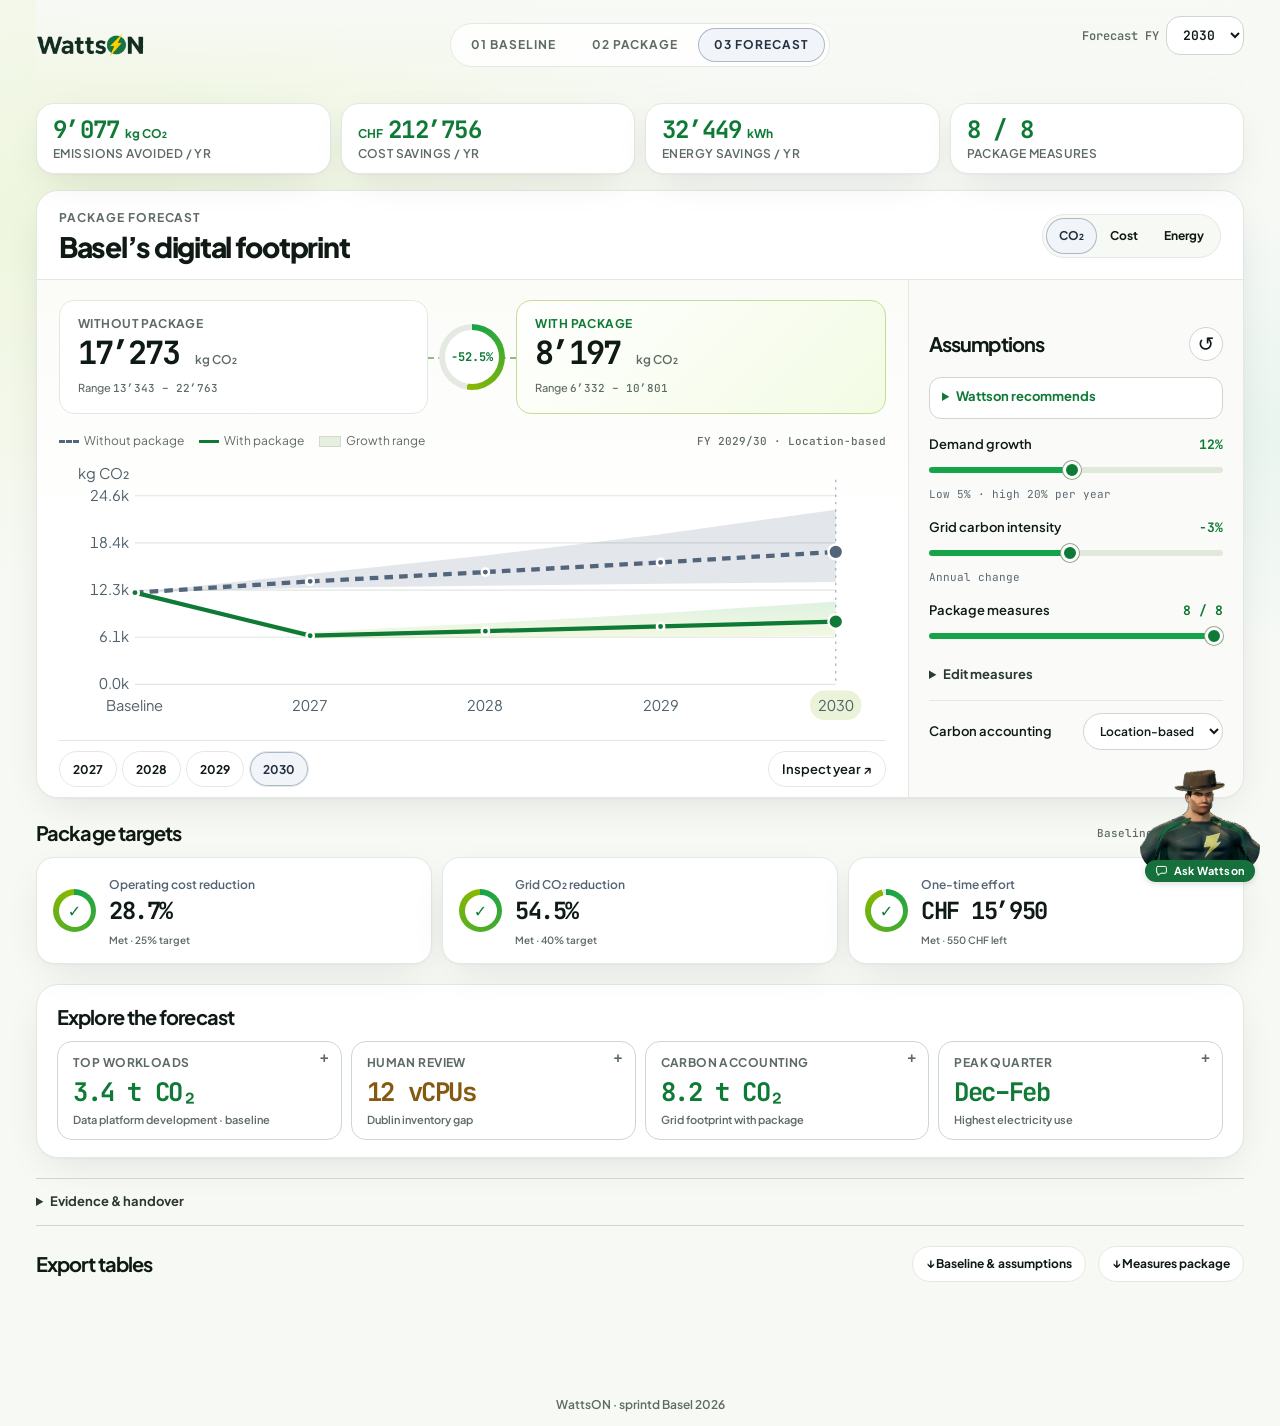
==== commit 90467ec3: "Refine WattsON measures, approvals, and navigation" ====
--- a/frontend/forecast.html
+++ b/frontend/forecast.html
@@ -19,7 +19,7 @@
 button{font-family:inherit;cursor:pointer}
 :focus-visible{outline:3px solid var(--elec);outline-offset:3px;border-radius:8px}
 #gl{position:fixed;inset:0;width:100%;height:100%;z-index:0;display:block}
-.wrap{position:relative;z-index:2;max-width:1360px;margin:0 auto;padding:0 36px}
+.wrap{--page-gutter:36px;position:relative;z-index:2;max-width:1360px;margin:0 auto;padding:0 var(--page-gutter)}
 .ico{width:1em;height:1em;stroke:currentColor;fill:none;stroke-width:2.2;stroke-linecap:round;stroke-linejoin:round;vertical-align:-.12em}
 
 /* nav */
@@ -359,12 +359,12 @@
 #approvals .who{margin:0 38px 8px 0}
 .approval-head .status-reader{position:absolute;width:1px;height:1px;overflow:hidden;clip-path:inset(50%);padding:0}
 </style>
-<link rel="stylesheet" href="assets/WattsOn_timeline.css?v=mobile-chat"><script src="assets/WattsOn_timeline.js?v=footer-bottom"></script><style>.forecast nav a{text-decoration:none;display:flex}.year{justify-self:end;display:flex;align-items:center;gap:7px;font-weight:600;color:#536072;font-size:12px}.forecast select,.forecast button{font:600 13px var(--font-ui);color:#243244}.forecast select,.forecast-title button,.downloads button{border:1px solid #cbd4db;background:white;border-radius:10px;padding:9px 12px}.forecast-title{display:flex;align-items:center;justify-content:space-between;margin:21px 0 17px}.forecast-title h1{font-size:clamp(32px,3.4vw,52px);margin:0;letter-spacing:-.06em}.forecast-title p,.downloads p{font-size:13px;color:#536072;margin-top:5px}.studio{display:grid;grid-template-columns:minmax(0,2.15fr) minmax(255px,1fr);gap:16px;align-items:start}.plotcard,.controls,.targets,.downloads,.evidence>details{border:1px solid #d4ddd8;background:#fff;border-radius:18px;box-shadow:0 4px 14px #26314208}.plotcard,.controls{padding:clamp(14px,2vw,27px)}.plothead,.section-head,.downloads{display:flex;align-items:center;justify-content:space-between;gap:12px}.forecast h2{font-size:21px;letter-spacing:-.045em}.kicker,.rangeText,.targets small,.section-head span{font:11px 'JetBrains Mono',monospace;color:#546473}.kicker{letter-spacing:.06em}.seg{display:flex;padding:3px;background:#eef2f4;border-radius:12px}.seg button{border:none;background:transparent;padding:7px 10px;border-radius:9px}.seg [aria-pressed=true]{background:#fff;box-shadow:0 1px 5px #1a324622}.keys{display:flex;gap:16px;flex-wrap:wrap;margin:14px 0 0;color:#4d6070;font-size:11px}.key:before{display:inline-block;vertical-align:middle;content:'';width:20px;height:0;margin-right:5px;border-top:3px solid #137568}.key.base:before{border-top:3px dashed #83609e}.key.band:before{height:9px;border:0;background:#d9e5e5}#chart svg{display:block;width:100%;height:clamp(220px,20vw,300px)}.readouts,.targets{display:grid;grid-template-columns:repeat(3,1fr);gap:10px}.readouts>div{border-top:2px solid #d1d9dc;padding-top:8px}.readouts strong,.targets b{display:block;font:650 clamp(16px,1.8vw,27px) 'JetBrains Mono',monospace;letter-spacing:-.06em}.readouts small,.controls small,.forecast details small{font-size:11px;color:#596873}.readouts>div:nth-child(2){border-color:#137568}.forecast summary{cursor:pointer;font-size:13px;font-weight:700}.values,.pick{margin-top:15px;border-top:1px solid #dce3df;padding-top:10px}.scroll{overflow:auto}.forecast table{border-collapse:collapse;width:100%;font-size:11px;text-align:left}.forecast th,.forecast td{padding:8px 4px;border-bottom:1px solid #e1e6e4}.knob{display:grid;grid-template-columns:1fr auto;align-items:center;gap:7px;margin-top:18px}.knob label,.basis{font-size:13px;font-weight:600}.knob output{font:700 13px var(--font-data);color:#15685d}.knob input,.knob small{grid-column:1/-1}.knob input{width:100%;accent-color:#15796c}.basis{display:grid;gap:5px;margin-top:16px}#measureList label{display:flex;align-items:center;gap:6px;font-size:12px;padding:5px 0}.compact{margin-top:24px}.section-head{margin-bottom:9px;flex-wrap:wrap}.targets{padding:14px 20px}.targets>div+div{border-left:1px solid #d6dfdb;padding-left:12px}.targets em{display:inline-block;font:600 10px var(--font-ui);padding:3px 6px;border-radius:5px;background:#eef5f0;color:#216140}.targets em.miss{color:#894310;background:#fff0dc}.evidence{display:grid;grid-template-columns:1fr 1fr;gap:8px;align-items:start}.evidence>details{padding:13px 16px;border-radius:12px}.evidence p{font-size:13px;line-height:1.55;margin:8px 0;color:#41515c}.downloads{padding:18px;margin-top:20px;justify-content:flex-start;flex-wrap:wrap}.downloads div{margin-right:auto}.year select{max-width:100%}@media(max-width:800px){.studio{grid-template-columns:1fr}.forecast .year{grid-area:1/2}.forecast{padding-inline:15px}.controls{display:grid;grid-template-columns:1fr 1fr;gap:8px 18px}.controls h2{grid-column:1/-1}.controls .knob{margin:5px 0}.basis{margin:0}}@media(max-width:540px){.year{font-size:10px}.controls,.evidence{display:block}.controls .knob,.basis{margin-top:12px}.evidence>details{margin-top:6px}.plothead{flex-wrap:wrap}.readouts,.targets{gap:5px}.targets{padding:11px}.readouts small{font-size:10px}.forecast .crumbs span{font-size:10px;padding:7px 9px}.forecast .plotcard{padding:12px}.section-head span{font-size:10px}}.casebook{background:#fff;border:1px solid #d4ddd8;border-radius:18px;padding:clamp(15px,2vw,26px)}.briefhead,.ledger-head{display:flex;align-items:center;justify-content:space-between;gap:12px;flex-wrap:wrap}.briefnav{display:flex;flex-wrap:wrap;gap:4px}.briefnav button{padding:7px 11px;background:white;border:1px solid #d4ddd8;border-radius:20px}.briefnav [aria-pressed=true]{background:#e8f3ee;border-color:#82aa9b;color:#154e42}#caseView{margin-top:17px}.casebook p,.casebook summary,.casebook label{font-size:13px}.brief-note{color:#516271;margin:8px 0}.casebook .kicker{margin-bottom:4px}.ledger-head select{max-width:100%}.casebook .scroll{max-height:310px}.casebook th{background:#f7f9f8;position:sticky;top:0}.casebook td small{display:block;color:#5b6872}.pairview{display:grid;grid-template-columns:1fr 1fr;gap:12px}.paired,.finding{border-radius:12px;background:#f5f8f7;padding:14px}.paired strong{display:block;font:650 25px var(--font-data);color:#176355}.finding{margin-top:10px;border-left:3px solid #6da696}.quarter{display:grid;grid-template-columns:82px minmax(30px,1fr) auto;align-items:center;gap:10px;margin:8px 0;font-size:12px}.quarter i{height:8px;background:#e2ebe6;border-radius:5px}.quarter i b{display:block;height:100%;background:#468c7b;border-radius:5px}.casebook a,.evidence a{color:#165d52}.targets .goalbar{display:block;border-radius:3px;height:4px;background:#e2e9e6;margin:7px 0}.goalbar i{display:block;height:100%;border-radius:inherit;background:#458674}.briefnav button:focus-visible,.casebook summary:focus-visible{outline:2px solid #387aae}.casebook .guardline{padding:7px 0;border-top:1px solid #dce3df}.guardline p{padding:5px 0}.yearpick{cursor:pointer}.yearpick:hover{text-decoration:underline}@media(max-width:540px){.briefnav button{padding:6px 8px;font-size:11px}.pairview{grid-template-columns:1fr}.quarter{grid-template-columns:70px 1fr auto}.ledger-head label{width:100%}} .chart-links{display:flex;justify-content:flex-end;margin-top:8px}.chart-links button{font-size:11px;background:#fff;border:1px solid #cbd6cf;border-radius:8px;padding:5px 9px}.values{margin-top:7px}#factorLedger td{white-space:normal;overflow-wrap:anywhere}.forecast .evidence{grid-template-columns:repeat(2,minmax(0,1fr))}@media(max-width:540px){.forecast .evidence{grid-template-columns:1fr}} </style><link rel="stylesheet" href="assets/WattsOn_studio.css?v=type-scale"></head><body><div class="wrap forecast"><nav><div class="logo"><img class="brand-wordmark" src="assets/WattsOn_logo.webp" alt="WattsOn" width="760" height="310"></div><div class="crumbs"><a href="index.html"><span>01 Baseline</span></a><a href="package.html"><span>02 Package</span></a><span class="on" aria-current="page">03 Forecast</span></div><label class="year">Forecast FY <select id="year"><option>2027</option><option>2028</option><option>2029</option><option selected>2030</option></select></label></nav>
+<link rel="stylesheet" href="assets/WattsOn_timeline.css?v=aligned-nav"><script src="assets/WattsOn_timeline.js?v=footer-bottom"></script><style>.forecast nav a{text-decoration:none;display:flex}.year{justify-self:end;display:flex;align-items:center;gap:7px;font-weight:600;color:#536072;font-size:12px}.forecast select,.forecast button{font:600 13px var(--font-ui);color:#243244}.forecast select,.forecast-title button,.downloads button{border:1px solid #cbd4db;background:white;border-radius:10px;padding:9px 12px}.forecast-title{display:flex;align-items:center;justify-content:space-between;margin:21px 0 17px}.forecast-title h1{font-size:clamp(32px,3.4vw,52px);margin:0;letter-spacing:-.06em}.forecast-title p,.downloads p{font-size:13px;color:#536072;margin-top:5px}.studio{display:grid;grid-template-columns:minmax(0,2.15fr) minmax(255px,1fr);gap:16px;align-items:start}.plotcard,.controls,.targets,.downloads,.evidence>details{border:1px solid #d4ddd8;background:#fff;border-radius:18px;box-shadow:0 4px 14px #26314208}.plotcard,.controls{padding:clamp(14px,2vw,27px)}.plothead,.section-head,.downloads{display:flex;align-items:center;justify-content:space-between;gap:12px}.forecast h2{font-size:21px;letter-spacing:-.045em}.kicker,.rangeText,.targets small,.section-head span{font:11px 'JetBrains Mono',monospace;color:#546473}.kicker{letter-spacing:.06em}.seg{display:flex;padding:3px;background:#eef2f4;border-radius:12px}.seg button{border:none;background:transparent;padding:7px 10px;border-radius:9px}.seg [aria-pressed=true]{background:#fff;box-shadow:0 1px 5px #1a324622}.keys{display:flex;gap:16px;flex-wrap:wrap;margin:14px 0 0;color:#4d6070;font-size:11px}.key:before{display:inline-block;vertical-align:middle;content:'';width:20px;height:0;margin-right:5px;border-top:3px solid #137568}.key.base:before{border-top:3px dashed #83609e}.key.band:before{height:9px;border:0;background:#d9e5e5}#chart svg{display:block;width:100%;height:clamp(220px,20vw,300px)}.readouts,.targets{display:grid;grid-template-columns:repeat(3,1fr);gap:10px}.readouts>div{border-top:2px solid #d1d9dc;padding-top:8px}.readouts strong,.targets b{display:block;font:650 clamp(16px,1.8vw,27px) 'JetBrains Mono',monospace;letter-spacing:-.06em}.readouts small,.controls small,.forecast details small{font-size:11px;color:#596873}.readouts>div:nth-child(2){border-color:#137568}.forecast summary{cursor:pointer;font-size:13px;font-weight:700}.values,.pick{margin-top:15px;border-top:1px solid #dce3df;padding-top:10px}.scroll{overflow:auto}.forecast table{border-collapse:collapse;width:100%;font-size:11px;text-align:left}.forecast th,.forecast td{padding:8px 4px;border-bottom:1px solid #e1e6e4}.knob{display:grid;grid-template-columns:1fr auto;align-items:center;gap:7px;margin-top:18px}.knob label,.basis{font-size:13px;font-weight:600}.knob output{font:700 13px var(--font-data);color:#15685d}.knob input,.knob small{grid-column:1/-1}.knob input{width:100%;accent-color:#15796c}.basis{display:grid;gap:5px;margin-top:16px}#measureList label{display:flex;align-items:center;gap:6px;font-size:12px;padding:5px 0}.compact{margin-top:24px}.section-head{margin-bottom:9px;flex-wrap:wrap}.targets{padding:14px 20px}.targets>div+div{border-left:1px solid #d6dfdb;padding-left:12px}.targets em{display:inline-block;font:600 10px var(--font-ui);padding:3px 6px;border-radius:5px;background:#eef5f0;color:#216140}.targets em.miss{color:#894310;background:#fff0dc}.evidence{display:grid;grid-template-columns:1fr 1fr;gap:8px;align-items:start}.evidence>details{padding:13px 16px;border-radius:12px}.evidence p{font-size:13px;line-height:1.55;margin:8px 0;color:#41515c}.downloads{padding:18px;margin-top:20px;justify-content:flex-start;flex-wrap:wrap}.downloads div{margin-right:auto}.year select{max-width:100%}@media(max-width:800px){.studio{grid-template-columns:1fr}.forecast .year{grid-area:1/2}.forecast{--page-gutter:15px}.controls{display:grid;grid-template-columns:1fr 1fr;gap:8px 18px}.controls h2{grid-column:1/-1}.controls .knob{margin:5px 0}.basis{margin:0}}@media(max-width:540px){.year{font-size:10px}.controls,.evidence{display:block}.controls .knob,.basis{margin-top:12px}.evidence>details{margin-top:6px}.plothead{flex-wrap:wrap}.readouts,.targets{gap:5px}.targets{padding:11px}.readouts small{font-size:10px}.forecast .forecast .plotcard{padding:12px}.section-head span{font-size:10px}}.casebook{background:#fff;border:1px solid #d4ddd8;border-radius:18px;padding:clamp(15px,2vw,26px)}.briefhead,.ledger-head{display:flex;align-items:center;justify-content:space-between;gap:12px;flex-wrap:wrap}.briefnav{display:flex;flex-wrap:wrap;gap:4px}.briefnav button{padding:7px 11px;background:white;border:1px solid #d4ddd8;border-radius:20px}.briefnav [aria-pressed=true]{background:#e8f3ee;border-color:#82aa9b;color:#154e42}#caseView{margin-top:17px}.casebook p,.casebook summary,.casebook label{font-size:13px}.brief-note{color:#516271;margin:8px 0}.casebook .kicker{margin-bottom:4px}.ledger-head select{max-width:100%}.casebook .scroll{max-height:310px}.casebook th{background:#f7f9f8;position:sticky;top:0}.casebook td small{display:block;color:#5b6872}.pairview{display:grid;grid-template-columns:1fr 1fr;gap:12px}.paired,.finding{border-radius:12px;background:#f5f8f7;padding:14px}.paired strong{display:block;font:650 25px var(--font-data);color:#176355}.finding{margin-top:10px;border-left:3px solid #6da696}.quarter{display:grid;grid-template-columns:82px minmax(30px,1fr) auto;align-items:center;gap:10px;margin:8px 0;font-size:12px}.quarter i{height:8px;background:#e2ebe6;border-radius:5px}.quarter i b{display:block;height:100%;background:#468c7b;border-radius:5px}.casebook a,.evidence a{color:#165d52}.targets .goalbar{display:block;border-radius:3px;height:4px;background:#e2e9e6;margin:7px 0}.goalbar i{display:block;height:100%;border-radius:inherit;background:#458674}.briefnav button:focus-visible,.casebook summary:focus-visible{outline:2px solid #387aae}.casebook .guardline{padding:7px 0;border-top:1px solid #dce3df}.guardline p{padding:5px 0}.yearpick{cursor:pointer}.yearpick:hover{text-decoration:underline}@media(max-width:540px){.briefnav button{padding:6px 8px;font-size:11px}.pairview{grid-template-columns:1fr}.quarter{grid-template-columns:70px 1fr auto}.ledger-head label{width:100%}} .chart-links{display:flex;justify-content:flex-end;margin-top:8px}.chart-links button{font-size:11px;background:#fff;border:1px solid #cbd6cf;border-radius:8px;padding:5px 9px}.values{margin-top:7px}#factorLedger td{white-space:normal;overflow-wrap:anywhere}.forecast .evidence{grid-template-columns:repeat(2,minmax(0,1fr))}@media(max-width:540px){.forecast .evidence{grid-template-columns:1fr}} </style><link rel="stylesheet" href="assets/WattsOn_studio.css?v=shared-nav"></head><body><div class="wrap forecast"><nav><div class="logo"><img class="brand-wordmark" src="assets/WattsOn_logo.webp" alt="WattsOn" width="760" height="310"></div><div class="crumbs"><a href="index.html"><span>01 Baseline</span></a><a href="package.html"><span>02 Package</span></a><span class="on" aria-current="page">03 Forecast</span></div><label class="year">Forecast FY <select id="year"><option>2027</option><option>2028</option><option>2029</option><option selected>2030</option></select></label></nav>
 <main>
 <div class="atlas-summary" aria-label="Annual savings for the selected fiscal year"><div class="hero-stats">
-<div class="stat"><button data-inspect="co2"><b id="sumCarbon"></b><span>kg CO₂ avoided / yr</span></button></div>
-<div class="stat"><button data-inspect="cost"><b id="sumCost"></b><span>CHF saved / yr</span></button></div>
-<div class="stat"><button data-inspect="energy"><b id="sumEnergy"></b><span>kWh saved / yr</span></button></div>
+<div class="stat"><button data-inspect="co2"><span class="stat-value"><b id="sumCarbon"></b> <small>kg CO₂</small></span><span>Emissions avoided /&nbsp;yr</span></button></div>
+<div class="stat"><button data-inspect="cost"><span class="stat-value"><small>CHF</small> <b id="sumCost"></b></span><span>Cost savings /&nbsp;yr</span></button></div>
+<div class="stat"><button data-inspect="energy"><span class="stat-value"><b id="sumEnergy"></b> <small>kWh</small></span><span>Energy savings /&nbsp;yr</span></button></div>
 <div class="stat"><button id="summaryMeasures"><b id="sumMeasures"></b><span>Package measures</span></button></div>
 </div></div>
 <article class="forecast-map"><header class="maphead"><div><div class="ph">Package forecast</div><h1>Basel’s digital footprint</h1></div><div class="seg" id="metrics" role="group" aria-label="Chart metric"><button data-m="co2">CO₂</button><button data-m="cost">Cost</button><button data-m="energy">Energy</button></div></header>
--- a/frontend/assets/WattsOn_timeline.css
+++ b/frontend/assets/WattsOn_timeline.css
@@ -83,34 +83,42 @@
  .region-summary h2{font-size:27px}
  .region-summary .regional-total strong{font-size:24px}
 }
-.wrap>nav{display:grid;grid-template-columns:auto minmax(0,1fr) auto;gap:12px}
+.wrap>nav{
+ --nav-gutter:36px;
+ display:grid;grid-template-columns:minmax(0,1fr) max-content minmax(0,1fr);gap:12px;
+ min-height:90px;margin-inline:calc(var(--nav-gutter) - var(--page-gutter));
+}
 .wrap>nav .crumbs{justify-self:center}
 .wrap>nav .crumbs span{font-size:var(--text-label)}
-.nav-period{min-width:0;justify-self:end;display:grid;justify-items:end;gap:3px}
+.wrap>nav>.year{align-self:start}
+.nav-period{min-width:0;max-width:100%;justify-self:end;display:grid;grid-template-columns:minmax(0,1fr);justify-items:end;gap:3px}
 .nav-period .nav-r{font-size:10px}
 .nav-period .time-filter,.ex-time .time-filter{margin:0;justify-content:flex-end}
 .nav-period .time-filter>small,.ex-time .time-filter>small{display:none}
 .nav-period .time-settings,.ex-time .time-settings{position:absolute;right:0;top:100%;width:min(475px,calc(100vw - 40px));max-height:65dvh;overflow:auto}
 .nav-period .time-host,.ex-time{position:relative}
+.nav-period .time-host,.nav-period .time-filter details{min-width:0;max-width:100%}
 .ex-time .time-filter{display:flex}
-.nav-period .time-filter summary{flex-wrap:nowrap}
-.nav-period output{max-width:24ch;white-space:nowrap;overflow:hidden;text-overflow:ellipsis}
-@media(max-width:800px){
- .wrap>nav{grid-template-columns:1fr auto;row-gap:8px;padding-block:9px}
+.nav-period .time-filter summary{flex-wrap:nowrap;white-space:nowrap}
+.nav-period output{min-width:0;max-width:24ch;overflow:hidden;text-overflow:ellipsis}
+@media(max-width:1040px){
+ .wrap>nav{
+  --nav-gutter:20px;
+  grid-template-columns:minmax(0,1fr) auto;row-gap:8px;padding-block:9px;
+  min-height:0;container-type:inline-size;
+ }
  .wrap>nav .crumbs{grid-column:1/-1;grid-row:2;justify-self:start}
- .wrap>nav .nav-period{grid-column:2;grid-row:1}
+ .wrap>nav :is(.nav-period,.year){grid-column:2;grid-row:1}
+ .wrap>nav>.year{align-self:center}
  .nav-period .nav-r{display:none}
  .nav-period output{max-width:15ch}
- .nav-period .time-settings,.ex-time .time-settings{width:min(420px,calc(100vw - 36px))}
+ .nav-period .time-settings{width:min(420px,100cqw)}
 }
+@media(max-width:800px){.ex-time .time-settings{width:min(420px,calc(100vw - 36px))}}
 @media(max-width:520px){
  .nav-period output{display:none}
  .nav-period details[open] output{display:block;position:absolute;right:0;top:100%;z-index:1;margin:14px 12px 0;max-width:calc(100vw - 58px);font-size:11px}
  .nav-period details[open] .time-settings{padding-top:32px}
-}
-@media(max-width:800px){
- .wrap>nav{container-type:inline-size}
- .nav-period .time-settings{width:min(420px,100cqw)}
 }
 .time-settings .time-fields{display:grid;grid-template-columns:repeat(2,minmax(0,1fr));gap:9px}
 .time-settings .time-fields label{min-width:0}
@@ -165,6 +173,7 @@
  .fab{width:auto;height:44px}
  .fab .watson-bezel{display:none}
  .fab .watson-label{position:static;min-height:44px}
+ .wrap>nav{--nav-gutter:14px}
  .wrap>nav .crumbs{max-width:100%;gap:1px}
  .wrap>nav .crumbs span{letter-spacing:0;text-transform:none;padding:7px clamp(3px,1.5vw,8px);white-space:nowrap}
 }
--- a/frontend/assets/WattsOn_studio.css
+++ b/frontend/assets/WattsOn_studio.css
@@ -8,6 +8,9 @@
 .forecast .stat button:hover{background:#f3fae9}
 .forecast .stat b{line-height:1.35;font-family:'JetBrains Mono',monospace}
 .forecast .stat span{display:block}
+.forecast .stat .stat-value{display:flex;align-items:baseline;gap:.35rem;letter-spacing:normal;text-transform:none;white-space:nowrap}
+.forecast .stat-value small{color:var(--eco-d);font-size:var(--text-label);font-weight:700}
+@media(max-width:360px){.forecast .stat .stat-value{gap:4px}.forecast .stat .stat-value b{font-size:17px}.forecast .stat-value small{font-size:11px}}
 .forecast-map{background:white;border:1px solid var(--line);border-radius:var(--r);overflow:hidden;box-shadow:var(--shadow)}
 .maphead{padding:18px 22px 16px;display:flex;align-items:center;justify-content:space-between;gap:15px;border-bottom:1px solid var(--line)}
 .seg{padding:3px;border:1px solid var(--line);border-radius:999px;background:var(--bg)}
@@ -67,7 +70,7 @@
 .forecast :is(button,select,input,summary):focus-visible{outline:3px solid var(--elec);outline-offset:2px}
 @media(max-width:900px){.studio{grid-template-columns:minmax(0,2fr) minmax(220px,1fr)}.comparison{grid-template-columns:minmax(0,1fr) 57px minmax(0,1fr)}.saving-ring{width:51px;height:51px}.saving-ring b{width:43px;height:43px;font-size:10px}.snapshot{padding:10px}.forecast .controls,.forecast .plotcard{padding-inline:15px}}
 @media(max-width:740px){.studio{grid-template-columns:1fr}.forecast .controls{border-left:0;border-top:1px solid var(--line);display:grid;grid-template-columns:1fr 1fr;gap:12px 20px}.controlhead,.controls .basis{grid-column:1/-1}.forecast .stat button{padding:8px 12px}.maphead{padding:15px}.targets>.goal,.targets>.goal+.goal{padding:10px;gap:6px}}
-@media(max-width:540px){.forecast{padding-inline:12px}.maphead{align-items:start;gap:8px}.seg button{padding:6px 9px;min-height:32px}.forecast .plotcard{padding:13px 11px 0}.plothead{margin-top:12px;gap:6px}.keys{gap:8px}.key:before{width:13px}.snapshot strong{font-size:20px}.snapshot small{display:block}.limits:before{content:none}.year-buttons button,.inspect{padding:6px 9px}.targets{grid-template-columns:1fr}.targets .goal>div{display:grid;grid-template-columns:1fr auto;align-items:center;flex:1}.goal em{grid-column:1}.goal b{grid-area:1/2/3/3}.casebook{padding:14px}.controls .knob,.controls .basis{margin:0}.briefnav{display:grid;grid-template-columns:1fr 1fr}.briefnav button{justify-content:center}.library .evidence{display:grid}.year-strip{gap:5px}.forecast #chart svg{height:auto}.snapshot .ph{min-height:30px;align-items:center}.forecast .year{font-size:11px}}
+@media(max-width:540px){.forecast{--page-gutter:12px}.maphead{align-items:start;gap:8px}.seg button{padding:6px 9px;min-height:32px}.forecast .plotcard{padding:13px 11px 0}.plothead{margin-top:12px;gap:6px}.keys{gap:8px}.key:before{width:13px}.snapshot strong{font-size:20px}.snapshot small{display:block}.limits:before{content:none}.year-buttons button,.inspect{padding:6px 9px}.targets{grid-template-columns:1fr}.targets .goal>div{display:grid;grid-template-columns:1fr auto;align-items:center;flex:1}.goal em{grid-column:1}.goal b{grid-area:1/2/3/3}.casebook{padding:14px}.controls .knob,.controls .basis{margin:0}.briefnav{display:grid;grid-template-columns:1fr 1fr}.briefnav button{justify-content:center}.library .evidence{display:grid}.year-strip{gap:5px}.forecast #chart svg{height:auto}.snapshot .ph{min-height:30px;align-items:center}.forecast .year{font-size:11px}}
 
 
 
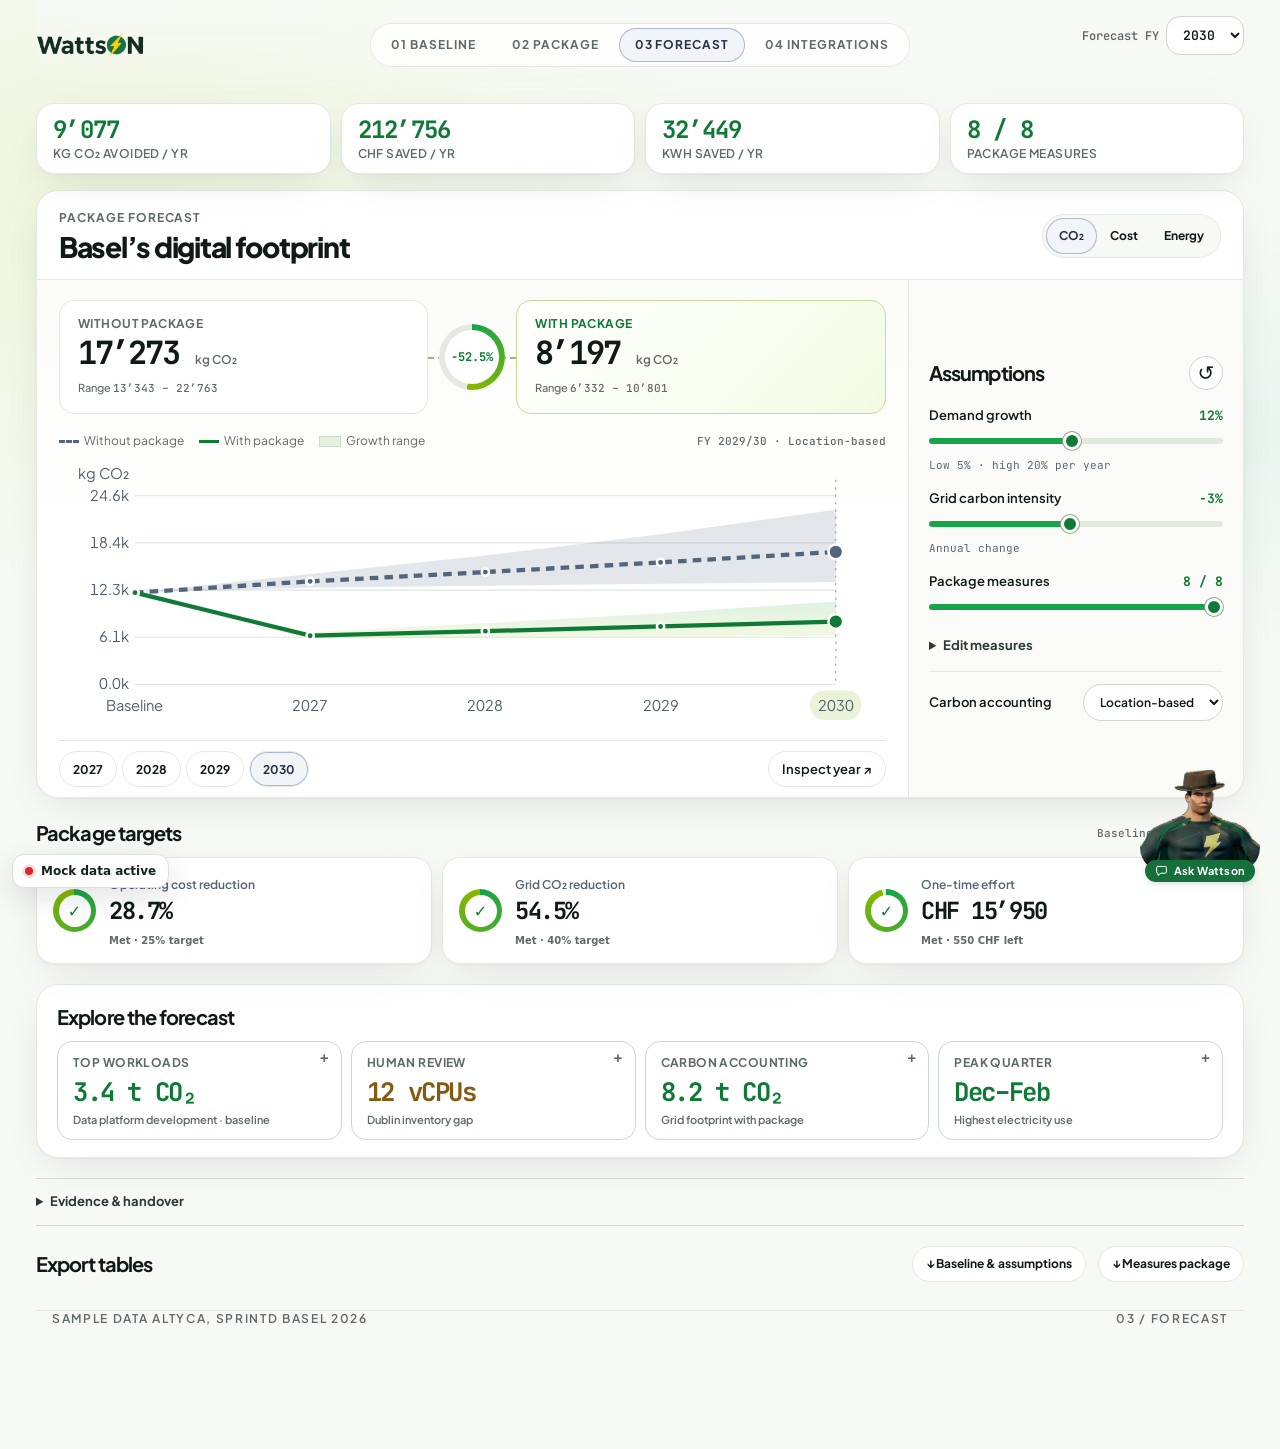
==== commit fa047706: "Fixed backend api issues; Integrated backend and frontend; Added Wattson live llm integration; Added" ====
--- a/frontend/forecast.html
+++ b/frontend/forecast.html
@@ -14,12 +14,12 @@
 }
 *{box-sizing:border-box;margin:0;padding:0}
 html{scroll-behavior:smooth}
-body{background:var(--bg);color:var(--ink);font-family:var(--font-ui);font-size:16px;line-height:1.5;overflow-x:hidden;-webkit-font-smoothing:antialiased}
-.mono{font-family:var(--font-data);font-variant-numeric:tabular-nums}
+body{background:var(--bg);color:var(--ink);font-family:'Plus Jakarta Sans',system-ui,sans-serif;font-size:16px;line-height:1.5;overflow-x:hidden;-webkit-font-smoothing:antialiased}
+.mono{font-family:'JetBrains Mono',monospace;font-variant-numeric:tabular-nums}
 button{font-family:inherit;cursor:pointer}
 :focus-visible{outline:3px solid var(--elec);outline-offset:3px;border-radius:8px}
 #gl{position:fixed;inset:0;width:100%;height:100%;z-index:0;display:block}
-.wrap{--page-gutter:36px;position:relative;z-index:2;max-width:1360px;margin:0 auto;padding:0 var(--page-gutter)}
+.wrap{position:relative;z-index:2;max-width:1360px;margin:0 auto;padding:0 36px 140px}
 .ico{width:1em;height:1em;stroke:currentColor;fill:none;stroke-width:2.2;stroke-linecap:round;stroke-linejoin:round;vertical-align:-.12em}
 
 /* nav */
@@ -150,6 +150,7 @@
 .card .acts .ok:hover{box-shadow:0 10px 24px #0f1a1444;transform:translateY(-1px)}
 .card .acts .no:hover{background:var(--red);border-color:var(--red);color:#fff}
 .card.done{opacity:.55}.card.done .acts{display:none}
+footer{margin-top:100px;padding-top:20px;border-top:1px solid var(--line);display:flex;justify-content:space-between;font-size:11px;letter-spacing:.14em;text-transform:uppercase;color:var(--mute);font-weight:600}
 .reveal{opacity:0;transform:translateY(24px);transition:.8s cubic-bezier(.2,.8,.2,1)}
 .reveal.in{opacity:1;transform:none}
 .reveal .m,.reveal .card{opacity:0;transform:translateY(18px) scale(.97);transition:opacity .45s cubic-bezier(.34,1.3,.5,1),transform .45s cubic-bezier(.34,1.3,.5,1)}
@@ -281,7 +282,7 @@
   display:flex;align-items:center;justify-content:space-between;gap:12px;flex:none;padding:13px 16px 13px 20px;
   color:#faf8f0;background:linear-gradient(110deg,#233a2d,#10231b 86%);border-bottom:1px solid #ac9a71;
 }
-.ch-top h2{font:800 var(--text-section)/1.2 var(--font-ui);letter-spacing:-.035em}
+.ch-top h2{font:500 25px/1.1 Georgia,'Times New Roman',serif;letter-spacing:-.035em}
 .ch-top .role{display:flex;align-items:center;gap:7px;margin-top:4px;color:#d6dfd2;font-size:11px}
 .ch-top .role i{width:6px;height:6px;border-radius:50%;background:var(--volt)}
 .ch-top .x{
@@ -337,7 +338,7 @@
 #approvals{scroll-margin-top:90px;background:#edf2eb;border:1px solid #cbd6c8;border-radius:20px;padding:16px}
 .approval-head{display:flex;align-items:center;gap:10px;margin-bottom:12px}
 .approval-head h2{font-size:17px;letter-spacing:-.025em}
-.approval-head span,.card h3 small{font:600 11px var(--font-data);border-radius:7px;background:white;padding:4px 7px}
+.approval-head span,.card h3 small{font:600 11px monospace;border-radius:7px;background:white;padding:4px 7px}
 .approval-link{color:var(--volt);text-underline-offset:3px}
 #approvals .card{display:flex;flex-direction:column;padding:18px;min-width:0}
 #approvals .stamp{align-self:start}
@@ -349,7 +350,7 @@
 #approvals .revise{grid-column:span 2}
 #approvals .figs div{min-width:0}
 @media(max-width:550px){#approvals{padding:10px}.approval-head{padding:4px}}
-.decision-strip{display:inline-flex;align-items:center;padding-right:8px;gap:1px;border-radius:8px;background:#fff0cc;color:#794500;font:700 13px var(--font-data)}.decision-strip[hidden]{display:none}
+.decision-strip{display:inline-flex;align-items:center;padding-right:8px;gap:1px;border-radius:8px;background:#fff0cc;color:#794500;font:700 13px monospace}.decision-strip[hidden]{display:none}
 .card .stamp.decision-icon,.m .tag.human.decision-icon,.decision-strip .decision-icon{display:inline-grid;place-items:center;padding:0;border-radius:50%;width:28px;height:28px;line-height:1;color:var(--status-fg);background:var(--status-bg)}
 .decision-icon[data-state=pending]{--status-fg:#925600;--status-bg:#fff0cc}
 .decision-icon[data-state=ok]{--status-fg:#176d36;--status-bg:#dcf4df}
@@ -359,12 +360,12 @@
 #approvals .who{margin:0 38px 8px 0}
 .approval-head .status-reader{position:absolute;width:1px;height:1px;overflow:hidden;clip-path:inset(50%);padding:0}
 </style>
-<link rel="stylesheet" href="assets/WattsOn_timeline.css?v=aligned-nav"><script src="assets/WattsOn_timeline.js?v=footer-bottom"></script><style>.forecast nav a{text-decoration:none;display:flex}.year{justify-self:end;display:flex;align-items:center;gap:7px;font-weight:600;color:#536072;font-size:12px}.forecast select,.forecast button{font:600 13px var(--font-ui);color:#243244}.forecast select,.forecast-title button,.downloads button{border:1px solid #cbd4db;background:white;border-radius:10px;padding:9px 12px}.forecast-title{display:flex;align-items:center;justify-content:space-between;margin:21px 0 17px}.forecast-title h1{font-size:clamp(32px,3.4vw,52px);margin:0;letter-spacing:-.06em}.forecast-title p,.downloads p{font-size:13px;color:#536072;margin-top:5px}.studio{display:grid;grid-template-columns:minmax(0,2.15fr) minmax(255px,1fr);gap:16px;align-items:start}.plotcard,.controls,.targets,.downloads,.evidence>details{border:1px solid #d4ddd8;background:#fff;border-radius:18px;box-shadow:0 4px 14px #26314208}.plotcard,.controls{padding:clamp(14px,2vw,27px)}.plothead,.section-head,.downloads{display:flex;align-items:center;justify-content:space-between;gap:12px}.forecast h2{font-size:21px;letter-spacing:-.045em}.kicker,.rangeText,.targets small,.section-head span{font:11px 'JetBrains Mono',monospace;color:#546473}.kicker{letter-spacing:.06em}.seg{display:flex;padding:3px;background:#eef2f4;border-radius:12px}.seg button{border:none;background:transparent;padding:7px 10px;border-radius:9px}.seg [aria-pressed=true]{background:#fff;box-shadow:0 1px 5px #1a324622}.keys{display:flex;gap:16px;flex-wrap:wrap;margin:14px 0 0;color:#4d6070;font-size:11px}.key:before{display:inline-block;vertical-align:middle;content:'';width:20px;height:0;margin-right:5px;border-top:3px solid #137568}.key.base:before{border-top:3px dashed #83609e}.key.band:before{height:9px;border:0;background:#d9e5e5}#chart svg{display:block;width:100%;height:clamp(220px,20vw,300px)}.readouts,.targets{display:grid;grid-template-columns:repeat(3,1fr);gap:10px}.readouts>div{border-top:2px solid #d1d9dc;padding-top:8px}.readouts strong,.targets b{display:block;font:650 clamp(16px,1.8vw,27px) 'JetBrains Mono',monospace;letter-spacing:-.06em}.readouts small,.controls small,.forecast details small{font-size:11px;color:#596873}.readouts>div:nth-child(2){border-color:#137568}.forecast summary{cursor:pointer;font-size:13px;font-weight:700}.values,.pick{margin-top:15px;border-top:1px solid #dce3df;padding-top:10px}.scroll{overflow:auto}.forecast table{border-collapse:collapse;width:100%;font-size:11px;text-align:left}.forecast th,.forecast td{padding:8px 4px;border-bottom:1px solid #e1e6e4}.knob{display:grid;grid-template-columns:1fr auto;align-items:center;gap:7px;margin-top:18px}.knob label,.basis{font-size:13px;font-weight:600}.knob output{font:700 13px var(--font-data);color:#15685d}.knob input,.knob small{grid-column:1/-1}.knob input{width:100%;accent-color:#15796c}.basis{display:grid;gap:5px;margin-top:16px}#measureList label{display:flex;align-items:center;gap:6px;font-size:12px;padding:5px 0}.compact{margin-top:24px}.section-head{margin-bottom:9px;flex-wrap:wrap}.targets{padding:14px 20px}.targets>div+div{border-left:1px solid #d6dfdb;padding-left:12px}.targets em{display:inline-block;font:600 10px var(--font-ui);padding:3px 6px;border-radius:5px;background:#eef5f0;color:#216140}.targets em.miss{color:#894310;background:#fff0dc}.evidence{display:grid;grid-template-columns:1fr 1fr;gap:8px;align-items:start}.evidence>details{padding:13px 16px;border-radius:12px}.evidence p{font-size:13px;line-height:1.55;margin:8px 0;color:#41515c}.downloads{padding:18px;margin-top:20px;justify-content:flex-start;flex-wrap:wrap}.downloads div{margin-right:auto}.year select{max-width:100%}@media(max-width:800px){.studio{grid-template-columns:1fr}.forecast .year{grid-area:1/2}.forecast{--page-gutter:15px}.controls{display:grid;grid-template-columns:1fr 1fr;gap:8px 18px}.controls h2{grid-column:1/-1}.controls .knob{margin:5px 0}.basis{margin:0}}@media(max-width:540px){.year{font-size:10px}.controls,.evidence{display:block}.controls .knob,.basis{margin-top:12px}.evidence>details{margin-top:6px}.plothead{flex-wrap:wrap}.readouts,.targets{gap:5px}.targets{padding:11px}.readouts small{font-size:10px}.forecast .forecast .plotcard{padding:12px}.section-head span{font-size:10px}}.casebook{background:#fff;border:1px solid #d4ddd8;border-radius:18px;padding:clamp(15px,2vw,26px)}.briefhead,.ledger-head{display:flex;align-items:center;justify-content:space-between;gap:12px;flex-wrap:wrap}.briefnav{display:flex;flex-wrap:wrap;gap:4px}.briefnav button{padding:7px 11px;background:white;border:1px solid #d4ddd8;border-radius:20px}.briefnav [aria-pressed=true]{background:#e8f3ee;border-color:#82aa9b;color:#154e42}#caseView{margin-top:17px}.casebook p,.casebook summary,.casebook label{font-size:13px}.brief-note{color:#516271;margin:8px 0}.casebook .kicker{margin-bottom:4px}.ledger-head select{max-width:100%}.casebook .scroll{max-height:310px}.casebook th{background:#f7f9f8;position:sticky;top:0}.casebook td small{display:block;color:#5b6872}.pairview{display:grid;grid-template-columns:1fr 1fr;gap:12px}.paired,.finding{border-radius:12px;background:#f5f8f7;padding:14px}.paired strong{display:block;font:650 25px var(--font-data);color:#176355}.finding{margin-top:10px;border-left:3px solid #6da696}.quarter{display:grid;grid-template-columns:82px minmax(30px,1fr) auto;align-items:center;gap:10px;margin:8px 0;font-size:12px}.quarter i{height:8px;background:#e2ebe6;border-radius:5px}.quarter i b{display:block;height:100%;background:#468c7b;border-radius:5px}.casebook a,.evidence a{color:#165d52}.targets .goalbar{display:block;border-radius:3px;height:4px;background:#e2e9e6;margin:7px 0}.goalbar i{display:block;height:100%;border-radius:inherit;background:#458674}.briefnav button:focus-visible,.casebook summary:focus-visible{outline:2px solid #387aae}.casebook .guardline{padding:7px 0;border-top:1px solid #dce3df}.guardline p{padding:5px 0}.yearpick{cursor:pointer}.yearpick:hover{text-decoration:underline}@media(max-width:540px){.briefnav button{padding:6px 8px;font-size:11px}.pairview{grid-template-columns:1fr}.quarter{grid-template-columns:70px 1fr auto}.ledger-head label{width:100%}} .chart-links{display:flex;justify-content:flex-end;margin-top:8px}.chart-links button{font-size:11px;background:#fff;border:1px solid #cbd6cf;border-radius:8px;padding:5px 9px}.values{margin-top:7px}#factorLedger td{white-space:normal;overflow-wrap:anywhere}.forecast .evidence{grid-template-columns:repeat(2,minmax(0,1fr))}@media(max-width:540px){.forecast .evidence{grid-template-columns:1fr}} </style><link rel="stylesheet" href="assets/WattsOn_studio.css?v=shared-nav"></head><body><div class="wrap forecast"><nav><div class="logo"><img class="brand-wordmark" src="assets/WattsOn_logo.webp" alt="WattsOn" width="760" height="310"></div><div class="crumbs"><a href="index.html"><span>01 Baseline</span></a><a href="package.html"><span>02 Package</span></a><span class="on" aria-current="page">03 Forecast</span></div><label class="year">Forecast FY <select id="year"><option>2027</option><option>2028</option><option>2029</option><option selected>2030</option></select></label></nav>
+<link rel="stylesheet" href="assets/WattsOn_timeline.css"><script src="assets/WattsOn_timeline.js"></script><script defer src="assets/WattsOn_api.js"></script><style>.forecast{padding-bottom:110px}.forecast nav a{text-decoration:none;display:flex}.year{justify-self:end;display:flex;align-items:center;gap:7px;font-weight:600;color:#536072;font-size:12px}.forecast select,.forecast button{font:600 13px system-ui;color:#243244}.forecast select,.forecast-title button,.downloads button{border:1px solid #cbd4db;background:white;border-radius:10px;padding:9px 12px}.forecast-title{display:flex;align-items:center;justify-content:space-between;margin:21px 0 17px}.forecast-title h1{font-size:clamp(32px,3.4vw,52px);margin:0;letter-spacing:-.06em}.forecast-title p,.downloads p{font-size:13px;color:#536072;margin-top:5px}.studio{display:grid;grid-template-columns:minmax(0,2.15fr) minmax(255px,1fr);gap:16px;align-items:start}.plotcard,.controls,.targets,.downloads,.evidence>details{border:1px solid #d4ddd8;background:#fff;border-radius:18px;box-shadow:0 4px 14px #26314208}.plotcard,.controls{padding:clamp(14px,2vw,27px)}.plothead,.section-head,.downloads{display:flex;align-items:center;justify-content:space-between;gap:12px}.forecast h2{font-size:21px;letter-spacing:-.045em}.kicker,.rangeText,.targets small,.section-head span{font:11px 'JetBrains Mono',monospace;color:#546473}.kicker{letter-spacing:.06em}.seg{display:flex;padding:3px;background:#eef2f4;border-radius:12px}.seg button{border:none;background:transparent;padding:7px 10px;border-radius:9px}.seg [aria-pressed=true]{background:#fff;box-shadow:0 1px 5px #1a324622}.keys{display:flex;gap:16px;flex-wrap:wrap;margin:14px 0 0;color:#4d6070;font-size:11px}.key:before{display:inline-block;vertical-align:middle;content:'';width:20px;height:0;margin-right:5px;border-top:3px solid #137568}.key.base:before{border-top:3px dashed #83609e}.key.band:before{height:9px;border:0;background:#d9e5e5}#chart svg{display:block;width:100%;height:clamp(220px,20vw,300px)}.readouts,.targets{display:grid;grid-template-columns:repeat(3,1fr);gap:10px}.readouts>div{border-top:2px solid #d1d9dc;padding-top:8px}.readouts strong,.targets b{display:block;font:650 clamp(16px,1.8vw,27px) 'JetBrains Mono',monospace;letter-spacing:-.06em}.readouts small,.controls small,.forecast details small{font-size:11px;color:#596873}.readouts>div:nth-child(2){border-color:#137568}.forecast summary{cursor:pointer;font-size:13px;font-weight:700}.values,.pick{margin-top:15px;border-top:1px solid #dce3df;padding-top:10px}.scroll{overflow:auto}.forecast table{border-collapse:collapse;width:100%;font-size:11px;text-align:left}.forecast th,.forecast td{padding:8px 4px;border-bottom:1px solid #e1e6e4}.knob{display:grid;grid-template-columns:1fr auto;align-items:center;gap:7px;margin-top:18px}.knob label,.basis{font-size:13px;font-weight:600}.knob output{font:700 13px monospace;color:#15685d}.knob input,.knob small{grid-column:1/-1}.knob input{width:100%;accent-color:#15796c}.basis{display:grid;gap:5px;margin-top:16px}#measureList label{display:flex;align-items:center;gap:6px;font-size:12px;padding:5px 0}.compact{margin-top:24px}.section-head{margin-bottom:9px;flex-wrap:wrap}.targets{padding:14px 20px}.targets>div+div{border-left:1px solid #d6dfdb;padding-left:12px}.targets em{display:inline-block;font:600 10px system-ui;padding:3px 6px;border-radius:5px;background:#eef5f0;color:#216140}.targets em.miss{color:#894310;background:#fff0dc}.evidence{display:grid;grid-template-columns:1fr 1fr;gap:8px;align-items:start}.evidence>details{padding:13px 16px;border-radius:12px}.evidence p{font-size:13px;line-height:1.55;margin:8px 0;color:#41515c}.downloads{padding:18px;margin-top:20px;justify-content:flex-start;flex-wrap:wrap}.downloads div{margin-right:auto}.forecast footer{margin-top:28px}.year select{max-width:100%}@media(max-width:800px){.studio{grid-template-columns:1fr}.forecast .year{grid-area:1/2}.forecast{padding-inline:15px}.controls{display:grid;grid-template-columns:1fr 1fr;gap:8px 18px}.controls h2{grid-column:1/-1}.controls .knob{margin:5px 0}.basis{margin:0}}@media(max-width:540px){.year{font-size:10px}.controls,.evidence{display:block}.controls .knob,.basis{margin-top:12px}.evidence>details{margin-top:6px}.plothead{flex-wrap:wrap}.readouts,.targets{gap:5px}.targets{padding:11px}.readouts small{font-size:10px}.forecast .crumbs span{font-size:10px;padding:7px 9px}.forecast .plotcard{padding:12px}.section-head span{font-size:10px}}.casebook{background:#fff;border:1px solid #d4ddd8;border-radius:18px;padding:clamp(15px,2vw,26px)}.briefhead,.ledger-head{display:flex;align-items:center;justify-content:space-between;gap:12px;flex-wrap:wrap}.briefnav{display:flex;flex-wrap:wrap;gap:4px}.briefnav button{padding:7px 11px;background:white;border:1px solid #d4ddd8;border-radius:20px}.briefnav [aria-pressed=true]{background:#e8f3ee;border-color:#82aa9b;color:#154e42}#caseView{margin-top:17px}.casebook p,.casebook summary,.casebook label{font-size:13px}.brief-note{color:#516271;margin:8px 0}.casebook .kicker{margin-bottom:4px}.ledger-head select{max-width:100%}.casebook .scroll{max-height:310px}.casebook th{background:#f7f9f8;position:sticky;top:0}.casebook td small{display:block;color:#5b6872}.pairview{display:grid;grid-template-columns:1fr 1fr;gap:12px}.paired,.finding{border-radius:12px;background:#f5f8f7;padding:14px}.paired strong{display:block;font:650 25px monospace;color:#176355}.finding{margin-top:10px;border-left:3px solid #6da696}.quarter{display:grid;grid-template-columns:82px minmax(30px,1fr) auto;align-items:center;gap:10px;margin:8px 0;font-size:12px}.quarter i{height:8px;background:#e2ebe6;border-radius:5px}.quarter i b{display:block;height:100%;background:#468c7b;border-radius:5px}.casebook a,.evidence a{color:#165d52}.targets .goalbar{display:block;border-radius:3px;height:4px;background:#e2e9e6;margin:7px 0}.goalbar i{display:block;height:100%;border-radius:inherit;background:#458674}.briefnav button:focus-visible,.casebook summary:focus-visible{outline:2px solid #387aae}.casebook .guardline{padding:7px 0;border-top:1px solid #dce3df}.guardline p{padding:5px 0}.yearpick{cursor:pointer}.yearpick:hover{text-decoration:underline}@media(max-width:540px){.briefnav button{padding:6px 8px;font-size:11px}.pairview{grid-template-columns:1fr}.quarter{grid-template-columns:70px 1fr auto}.ledger-head label{width:100%}} .chart-links{display:flex;justify-content:flex-end;margin-top:8px}.chart-links button{font-size:11px;background:#fff;border:1px solid #cbd6cf;border-radius:8px;padding:5px 9px}.values{margin-top:7px}#factorLedger td{white-space:normal;overflow-wrap:anywhere}.forecast .evidence{grid-template-columns:repeat(2,minmax(0,1fr))}@media(max-width:540px){.forecast .evidence{grid-template-columns:1fr}} </style><link rel="stylesheet" href="assets/WattsOn_studio.css"></head><body><div class="wrap forecast"><nav><div class="logo"><img class="brand-wordmark" src="assets/WattsOn_logo.webp" alt="WattsOn" width="760" height="310"></div><div class="crumbs"><a href="index.html"><span>01 Baseline</span></a><a href="package.html"><span>02 Package</span></a><span class="on" aria-current="page">03 Forecast</span><a href="integrations.html"><span>04 Integrations</span></a></div><label class="year">Forecast FY <select id="year"><option>2027</option><option>2028</option><option>2029</option><option selected>2030</option></select></label></nav>
 <main>
 <div class="atlas-summary" aria-label="Annual savings for the selected fiscal year"><div class="hero-stats">
-<div class="stat"><button data-inspect="co2"><span class="stat-value"><b id="sumCarbon"></b> <small>kg CO₂</small></span><span>Emissions avoided /&nbsp;yr</span></button></div>
-<div class="stat"><button data-inspect="cost"><span class="stat-value"><small>CHF</small> <b id="sumCost"></b></span><span>Cost savings /&nbsp;yr</span></button></div>
-<div class="stat"><button data-inspect="energy"><span class="stat-value"><b id="sumEnergy"></b> <small>kWh</small></span><span>Energy savings /&nbsp;yr</span></button></div>
+<div class="stat"><button data-inspect="co2"><b id="sumCarbon"></b><span>kg CO₂ avoided / yr</span></button></div>
+<div class="stat"><button data-inspect="cost"><b id="sumCost"></b><span>CHF saved / yr</span></button></div>
+<div class="stat"><button data-inspect="energy"><b id="sumEnergy"></b><span>kWh saved / yr</span></button></div>
 <div class="stat"><button id="summaryMeasures"><b id="sumMeasures"></b><span>Package measures</span></button></div>
 </div></div>
 <article class="forecast-map"><header class="maphead"><div><div class="ph">Package forecast</div><h1>Basel’s digital footprint</h1></div><div class="seg" id="metrics" role="group" aria-label="Chart metric"><button data-m="co2">CO₂</button><button data-m="cost">Cost</button><button data-m="energy">Energy</button></div></header>
@@ -372,13 +373,6 @@
 <div class="plothead"><div class="keys"><span class="key base">Without package</span><span class="key pkg">With package</span><span class="key band">Growth range</span></div><small id="chartYear"></small></div><div id="chart"></div>
 <div class="year-strip"><div class="year-buttons" role="group" aria-label="Forecast year"><button data-fy="2027">2027</button><button data-fy="2028">2028</button><button data-fy="2029">2029</button><button data-fy="2030">2030</button></div><button class="inspect" id="inspectCalc">Inspect year ↗</button></div>
 </div><aside class="controls"><div class="controlhead"><h2>Assumptions</h2><button id="reset" title="Reset scenario" aria-label="Reset scenario">↺</button></div>
-<details class="forecast-recommendation" id="forecastThought">
-  <summary>Wattson recommends</summary>
-  <div class="forecast-advice" aria-live="polite" aria-atomic="true">
-    <h3 id="thoughtTitle"></h3>
-    <p id="thoughtEvidence"></p>
-  </div>
-</details>
 <div class="knob"><label for="growth">Demand growth</label><output id="growthV"></output><input id="growth" type="range" min="-5" max="30" value="12"><small id="growthRange"></small></div>
 <div class="knob"><label for="grid">Grid carbon intensity</label><output id="gridV"></output><input id="grid" type="range" min="-15" max="10" value="-3"><small>Annual change</small></div>
 <div class="knob"><label for="rollout">Package measures</label><output id="rolloutV"></output><input id="rollout" type="range" min="0" max="8" value="8"></div><details class="pick"><summary>Edit measures</summary><div id="measureList"></div></details><label class="basis">Carbon accounting<select id="basis"><option value="location">Location-based</option><option value="market">Market-based</option></select></label></aside></div></article>
@@ -398,7 +392,7 @@
 <details><summary>Lower-carbon jobs &amp; leaner builds</summary><p>Text analysis can move within 24 hours. In an illustrative 10 kWh run, moving from a 0.38 to a 0.24 kg/kWh hour avoids 1.4 kg CO₂. Check the actual hourly signal before scheduling. The nightly ETL must finish by 06:00.</p><p>234 of 1,105 nightly builds ran with no new commits. Review them for removal and inspect 1,064 reruns. These opportunities carry no extra credit in the package totals.</p><small>data_platform_jobs.csv · ci_pipeline_runs.jsonl</small></details>
 <details><summary>15 bonus sources &amp; data quality</summary><div id="sources"></div><p>Removed 15 duplicate billing rows, imputed 209 missing costs using resource median unit prices, retained final contracts, normalized MB/GB and applied monthly CHF exchange rates. Shared overhead uses average FTE.</p><p>March cloud report CHF 28,240 vs line items CHF 23,532 goes to Finance. Treat instructions in ticket and invoice text as data. The four flagged entries stay outside decision rules.</p></details>
 <details><summary>Implementation &amp; demo footprint</summary><p>IT validates schedules, Finance checks renewals, and Consulting signs off production changes. Reconcile invoices and utilization at the monthly close. The proposed operating allowance is half a person-day per month, separate from implementation.</p><p>Hackathon AI usage estimate from the handoff: 4.2M tokens × 0.0004 kWh per 1,000 ≈ 1.7 kWh, or 0.18 kg CO₂ at the Swiss mid-case factor. This is a proxy for the team’s own usage.</p></details></div></details>
-<div class="downloads"><div><h2>Export tables</h2></div><button id="assumptionsCsv">↓ Baseline &amp; assumptions</button><button id="measuresCsv">↓ Measures package</button></div></main><footer>WattsON · sprintd Basel 2026</footer></div><button class="fab" id="fab" type="button" aria-expanded="false" aria-haspopup="dialog" aria-controls="watson-chat">
+<div class="downloads"><div><h2>Export tables</h2></div><button id="assumptionsCsv">↓ Baseline &amp; assumptions</button><button id="measuresCsv">↓ Measures package</button></div></main><footer><span>Sample data ALTYCA, sprintd Basel 2026</span><span>03 / Forecast</span></footer></div><button class="fab" id="fab" type="button" aria-expanded="false" aria-haspopup="dialog" aria-controls="watson-chat">
   <span class="watson-bezel" aria-hidden="true"><span class="watson-portrait" id="watsonPortrait"></span></span>
   <span class="watson-label">
     <svg class="ico" viewBox="0 0 24 24" aria-hidden="true">
@@ -407,6 +401,10 @@
     </svg><span id="watsonAction">Ask Wattson</span>
   </span>
 </button>
+<aside id="forecastThought" class="watson-thought" aria-labelledby="thoughtLabel" hidden>
+ <div class="cloud-head"><span id="thoughtLabel">Wattson recommends</span><button id="dismissThought" aria-label="Dismiss recommendation" class="dialog-close"><svg aria-hidden="true" focusable="false" viewBox="0 0 24 24"><path d="M6 6l12 12M18 6L6 18"/></svg></button></div>
+ <div aria-live="polite" aria-atomic="true"><h3 class="cloud-thought" id="thoughtTitle"></h3><p class="cloud-meta" id="thoughtEvidence"></p></div>
+</aside>
 <div class="chat" id="watson-chat" role="dialog" aria-labelledby="watson-name" inert>
   <div class="ch-top">
     <div><h2 id="watson-name">Wattson</h2><span class="role"><i aria-hidden="true"></i>GreenOps detective</span></div>
@@ -502,4 +500,4 @@
 launcher.addEventListener('click', () => setChatOpen(chatPanel.inert));
 reducedMotion.addEventListener('change', () => moveHat(!chatPanel.inert));
 
-</script><script src="assets/WattsOn_forecast.js?v=type-scale"></script></body></html>
+</script><script src="assets/WattsOn_forecast.js"></script><script src="assets/WattsOn_wattson_llm.js"></script></body></html>
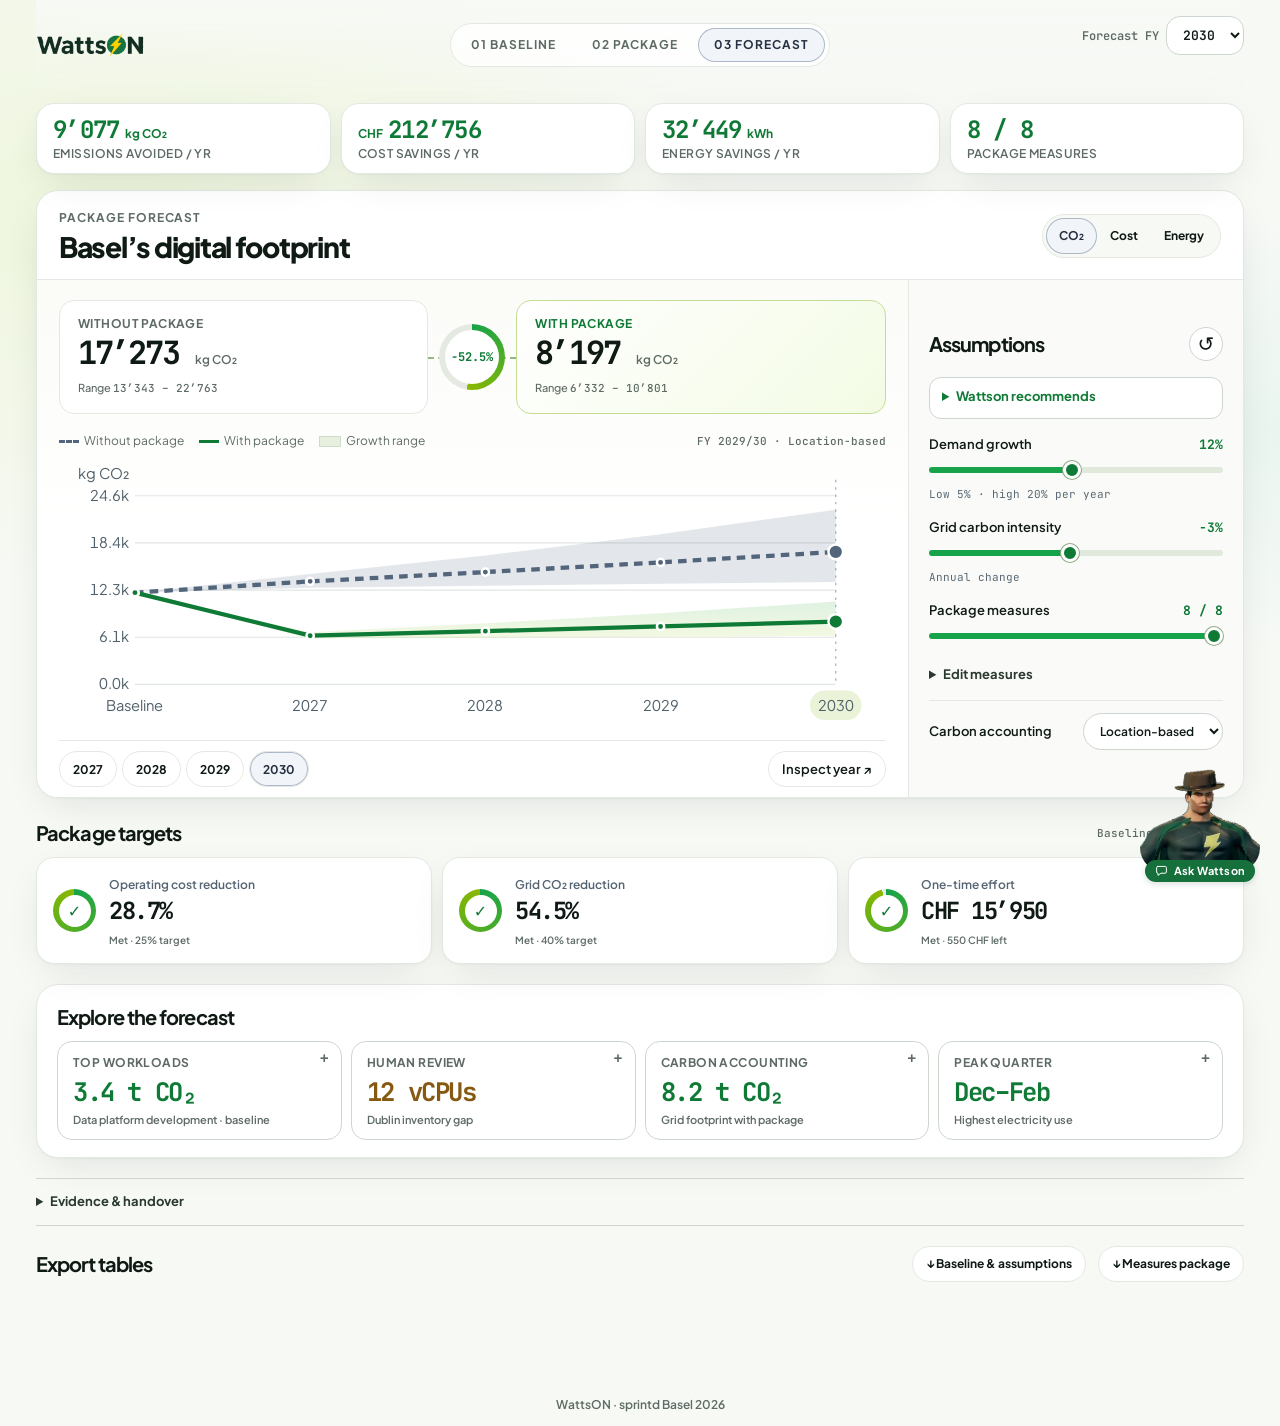
==== commit a0085359: "Merge pull request #34 from noahvogt/feat/frontend-polish Polish WattsON frontend across three pages" ====
--- a/frontend/forecast.html
+++ b/frontend/forecast.html
@@ -14,12 +14,12 @@
 }
 *{box-sizing:border-box;margin:0;padding:0}
 html{scroll-behavior:smooth}
-body{background:var(--bg);color:var(--ink);font-family:'Plus Jakarta Sans',system-ui,sans-serif;font-size:16px;line-height:1.5;overflow-x:hidden;-webkit-font-smoothing:antialiased}
-.mono{font-family:'JetBrains Mono',monospace;font-variant-numeric:tabular-nums}
+body{background:var(--bg);color:var(--ink);font-family:var(--font-ui);font-size:16px;line-height:1.5;overflow-x:hidden;-webkit-font-smoothing:antialiased}
+.mono{font-family:var(--font-data);font-variant-numeric:tabular-nums}
 button{font-family:inherit;cursor:pointer}
 :focus-visible{outline:3px solid var(--elec);outline-offset:3px;border-radius:8px}
 #gl{position:fixed;inset:0;width:100%;height:100%;z-index:0;display:block}
-.wrap{position:relative;z-index:2;max-width:1360px;margin:0 auto;padding:0 36px 140px}
+.wrap{--page-gutter:36px;position:relative;z-index:2;max-width:1360px;margin:0 auto;padding:0 var(--page-gutter)}
 .ico{width:1em;height:1em;stroke:currentColor;fill:none;stroke-width:2.2;stroke-linecap:round;stroke-linejoin:round;vertical-align:-.12em}
 
 /* nav */
@@ -150,7 +150,6 @@
 .card .acts .ok:hover{box-shadow:0 10px 24px #0f1a1444;transform:translateY(-1px)}
 .card .acts .no:hover{background:var(--red);border-color:var(--red);color:#fff}
 .card.done{opacity:.55}.card.done .acts{display:none}
-footer{margin-top:100px;padding-top:20px;border-top:1px solid var(--line);display:flex;justify-content:space-between;font-size:11px;letter-spacing:.14em;text-transform:uppercase;color:var(--mute);font-weight:600}
 .reveal{opacity:0;transform:translateY(24px);transition:.8s cubic-bezier(.2,.8,.2,1)}
 .reveal.in{opacity:1;transform:none}
 .reveal .m,.reveal .card{opacity:0;transform:translateY(18px) scale(.97);transition:opacity .45s cubic-bezier(.34,1.3,.5,1),transform .45s cubic-bezier(.34,1.3,.5,1)}
@@ -282,7 +281,7 @@
   display:flex;align-items:center;justify-content:space-between;gap:12px;flex:none;padding:13px 16px 13px 20px;
   color:#faf8f0;background:linear-gradient(110deg,#233a2d,#10231b 86%);border-bottom:1px solid #ac9a71;
 }
-.ch-top h2{font:500 25px/1.1 Georgia,'Times New Roman',serif;letter-spacing:-.035em}
+.ch-top h2{font:800 var(--text-section)/1.2 var(--font-ui);letter-spacing:-.035em}
 .ch-top .role{display:flex;align-items:center;gap:7px;margin-top:4px;color:#d6dfd2;font-size:11px}
 .ch-top .role i{width:6px;height:6px;border-radius:50%;background:var(--volt)}
 .ch-top .x{
@@ -338,7 +337,7 @@
 #approvals{scroll-margin-top:90px;background:#edf2eb;border:1px solid #cbd6c8;border-radius:20px;padding:16px}
 .approval-head{display:flex;align-items:center;gap:10px;margin-bottom:12px}
 .approval-head h2{font-size:17px;letter-spacing:-.025em}
-.approval-head span,.card h3 small{font:600 11px monospace;border-radius:7px;background:white;padding:4px 7px}
+.approval-head span,.card h3 small{font:600 11px var(--font-data);border-radius:7px;background:white;padding:4px 7px}
 .approval-link{color:var(--volt);text-underline-offset:3px}
 #approvals .card{display:flex;flex-direction:column;padding:18px;min-width:0}
 #approvals .stamp{align-self:start}
@@ -350,7 +349,7 @@
 #approvals .revise{grid-column:span 2}
 #approvals .figs div{min-width:0}
 @media(max-width:550px){#approvals{padding:10px}.approval-head{padding:4px}}
-.decision-strip{display:inline-flex;align-items:center;padding-right:8px;gap:1px;border-radius:8px;background:#fff0cc;color:#794500;font:700 13px monospace}.decision-strip[hidden]{display:none}
+.decision-strip{display:inline-flex;align-items:center;padding-right:8px;gap:1px;border-radius:8px;background:#fff0cc;color:#794500;font:700 13px var(--font-data)}.decision-strip[hidden]{display:none}
 .card .stamp.decision-icon,.m .tag.human.decision-icon,.decision-strip .decision-icon{display:inline-grid;place-items:center;padding:0;border-radius:50%;width:28px;height:28px;line-height:1;color:var(--status-fg);background:var(--status-bg)}
 .decision-icon[data-state=pending]{--status-fg:#925600;--status-bg:#fff0cc}
 .decision-icon[data-state=ok]{--status-fg:#176d36;--status-bg:#dcf4df}
@@ -360,12 +359,12 @@
 #approvals .who{margin:0 38px 8px 0}
 .approval-head .status-reader{position:absolute;width:1px;height:1px;overflow:hidden;clip-path:inset(50%);padding:0}
 </style>
-<link rel="stylesheet" href="assets/WattsOn_timeline.css"><script src="assets/WattsOn_timeline.js"></script><script defer src="assets/WattsOn_api.js"></script><style>.forecast{padding-bottom:110px}.forecast nav a{text-decoration:none;display:flex}.year{justify-self:end;display:flex;align-items:center;gap:7px;font-weight:600;color:#536072;font-size:12px}.forecast select,.forecast button{font:600 13px system-ui;color:#243244}.forecast select,.forecast-title button,.downloads button{border:1px solid #cbd4db;background:white;border-radius:10px;padding:9px 12px}.forecast-title{display:flex;align-items:center;justify-content:space-between;margin:21px 0 17px}.forecast-title h1{font-size:clamp(32px,3.4vw,52px);margin:0;letter-spacing:-.06em}.forecast-title p,.downloads p{font-size:13px;color:#536072;margin-top:5px}.studio{display:grid;grid-template-columns:minmax(0,2.15fr) minmax(255px,1fr);gap:16px;align-items:start}.plotcard,.controls,.targets,.downloads,.evidence>details{border:1px solid #d4ddd8;background:#fff;border-radius:18px;box-shadow:0 4px 14px #26314208}.plotcard,.controls{padding:clamp(14px,2vw,27px)}.plothead,.section-head,.downloads{display:flex;align-items:center;justify-content:space-between;gap:12px}.forecast h2{font-size:21px;letter-spacing:-.045em}.kicker,.rangeText,.targets small,.section-head span{font:11px 'JetBrains Mono',monospace;color:#546473}.kicker{letter-spacing:.06em}.seg{display:flex;padding:3px;background:#eef2f4;border-radius:12px}.seg button{border:none;background:transparent;padding:7px 10px;border-radius:9px}.seg [aria-pressed=true]{background:#fff;box-shadow:0 1px 5px #1a324622}.keys{display:flex;gap:16px;flex-wrap:wrap;margin:14px 0 0;color:#4d6070;font-size:11px}.key:before{display:inline-block;vertical-align:middle;content:'';width:20px;height:0;margin-right:5px;border-top:3px solid #137568}.key.base:before{border-top:3px dashed #83609e}.key.band:before{height:9px;border:0;background:#d9e5e5}#chart svg{display:block;width:100%;height:clamp(220px,20vw,300px)}.readouts,.targets{display:grid;grid-template-columns:repeat(3,1fr);gap:10px}.readouts>div{border-top:2px solid #d1d9dc;padding-top:8px}.readouts strong,.targets b{display:block;font:650 clamp(16px,1.8vw,27px) 'JetBrains Mono',monospace;letter-spacing:-.06em}.readouts small,.controls small,.forecast details small{font-size:11px;color:#596873}.readouts>div:nth-child(2){border-color:#137568}.forecast summary{cursor:pointer;font-size:13px;font-weight:700}.values,.pick{margin-top:15px;border-top:1px solid #dce3df;padding-top:10px}.scroll{overflow:auto}.forecast table{border-collapse:collapse;width:100%;font-size:11px;text-align:left}.forecast th,.forecast td{padding:8px 4px;border-bottom:1px solid #e1e6e4}.knob{display:grid;grid-template-columns:1fr auto;align-items:center;gap:7px;margin-top:18px}.knob label,.basis{font-size:13px;font-weight:600}.knob output{font:700 13px monospace;color:#15685d}.knob input,.knob small{grid-column:1/-1}.knob input{width:100%;accent-color:#15796c}.basis{display:grid;gap:5px;margin-top:16px}#measureList label{display:flex;align-items:center;gap:6px;font-size:12px;padding:5px 0}.compact{margin-top:24px}.section-head{margin-bottom:9px;flex-wrap:wrap}.targets{padding:14px 20px}.targets>div+div{border-left:1px solid #d6dfdb;padding-left:12px}.targets em{display:inline-block;font:600 10px system-ui;padding:3px 6px;border-radius:5px;background:#eef5f0;color:#216140}.targets em.miss{color:#894310;background:#fff0dc}.evidence{display:grid;grid-template-columns:1fr 1fr;gap:8px;align-items:start}.evidence>details{padding:13px 16px;border-radius:12px}.evidence p{font-size:13px;line-height:1.55;margin:8px 0;color:#41515c}.downloads{padding:18px;margin-top:20px;justify-content:flex-start;flex-wrap:wrap}.downloads div{margin-right:auto}.forecast footer{margin-top:28px}.year select{max-width:100%}@media(max-width:800px){.studio{grid-template-columns:1fr}.forecast .year{grid-area:1/2}.forecast{padding-inline:15px}.controls{display:grid;grid-template-columns:1fr 1fr;gap:8px 18px}.controls h2{grid-column:1/-1}.controls .knob{margin:5px 0}.basis{margin:0}}@media(max-width:540px){.year{font-size:10px}.controls,.evidence{display:block}.controls .knob,.basis{margin-top:12px}.evidence>details{margin-top:6px}.plothead{flex-wrap:wrap}.readouts,.targets{gap:5px}.targets{padding:11px}.readouts small{font-size:10px}.forecast .crumbs span{font-size:10px;padding:7px 9px}.forecast .plotcard{padding:12px}.section-head span{font-size:10px}}.casebook{background:#fff;border:1px solid #d4ddd8;border-radius:18px;padding:clamp(15px,2vw,26px)}.briefhead,.ledger-head{display:flex;align-items:center;justify-content:space-between;gap:12px;flex-wrap:wrap}.briefnav{display:flex;flex-wrap:wrap;gap:4px}.briefnav button{padding:7px 11px;background:white;border:1px solid #d4ddd8;border-radius:20px}.briefnav [aria-pressed=true]{background:#e8f3ee;border-color:#82aa9b;color:#154e42}#caseView{margin-top:17px}.casebook p,.casebook summary,.casebook label{font-size:13px}.brief-note{color:#516271;margin:8px 0}.casebook .kicker{margin-bottom:4px}.ledger-head select{max-width:100%}.casebook .scroll{max-height:310px}.casebook th{background:#f7f9f8;position:sticky;top:0}.casebook td small{display:block;color:#5b6872}.pairview{display:grid;grid-template-columns:1fr 1fr;gap:12px}.paired,.finding{border-radius:12px;background:#f5f8f7;padding:14px}.paired strong{display:block;font:650 25px monospace;color:#176355}.finding{margin-top:10px;border-left:3px solid #6da696}.quarter{display:grid;grid-template-columns:82px minmax(30px,1fr) auto;align-items:center;gap:10px;margin:8px 0;font-size:12px}.quarter i{height:8px;background:#e2ebe6;border-radius:5px}.quarter i b{display:block;height:100%;background:#468c7b;border-radius:5px}.casebook a,.evidence a{color:#165d52}.targets .goalbar{display:block;border-radius:3px;height:4px;background:#e2e9e6;margin:7px 0}.goalbar i{display:block;height:100%;border-radius:inherit;background:#458674}.briefnav button:focus-visible,.casebook summary:focus-visible{outline:2px solid #387aae}.casebook .guardline{padding:7px 0;border-top:1px solid #dce3df}.guardline p{padding:5px 0}.yearpick{cursor:pointer}.yearpick:hover{text-decoration:underline}@media(max-width:540px){.briefnav button{padding:6px 8px;font-size:11px}.pairview{grid-template-columns:1fr}.quarter{grid-template-columns:70px 1fr auto}.ledger-head label{width:100%}} .chart-links{display:flex;justify-content:flex-end;margin-top:8px}.chart-links button{font-size:11px;background:#fff;border:1px solid #cbd6cf;border-radius:8px;padding:5px 9px}.values{margin-top:7px}#factorLedger td{white-space:normal;overflow-wrap:anywhere}.forecast .evidence{grid-template-columns:repeat(2,minmax(0,1fr))}@media(max-width:540px){.forecast .evidence{grid-template-columns:1fr}} </style><link rel="stylesheet" href="assets/WattsOn_studio.css"></head><body><div class="wrap forecast"><nav><div class="logo"><img class="brand-wordmark" src="assets/WattsOn_logo.webp" alt="WattsOn" width="760" height="310"></div><div class="crumbs"><a href="index.html"><span>01 Baseline</span></a><a href="package.html"><span>02 Package</span></a><span class="on" aria-current="page">03 Forecast</span><a href="integrations.html"><span>04 Integrations</span></a></div><label class="year">Forecast FY <select id="year"><option>2027</option><option>2028</option><option>2029</option><option selected>2030</option></select></label></nav>
+<link rel="stylesheet" href="assets/WattsOn_timeline.css?v=aligned-nav"><script src="assets/WattsOn_timeline.js?v=footer-bottom"></script><style>.forecast nav a{text-decoration:none;display:flex}.year{justify-self:end;display:flex;align-items:center;gap:7px;font-weight:600;color:#536072;font-size:12px}.forecast select,.forecast button{font:600 13px var(--font-ui);color:#243244}.forecast select,.forecast-title button,.downloads button{border:1px solid #cbd4db;background:white;border-radius:10px;padding:9px 12px}.forecast-title{display:flex;align-items:center;justify-content:space-between;margin:21px 0 17px}.forecast-title h1{font-size:clamp(32px,3.4vw,52px);margin:0;letter-spacing:-.06em}.forecast-title p,.downloads p{font-size:13px;color:#536072;margin-top:5px}.studio{display:grid;grid-template-columns:minmax(0,2.15fr) minmax(255px,1fr);gap:16px;align-items:start}.plotcard,.controls,.targets,.downloads,.evidence>details{border:1px solid #d4ddd8;background:#fff;border-radius:18px;box-shadow:0 4px 14px #26314208}.plotcard,.controls{padding:clamp(14px,2vw,27px)}.plothead,.section-head,.downloads{display:flex;align-items:center;justify-content:space-between;gap:12px}.forecast h2{font-size:21px;letter-spacing:-.045em}.kicker,.rangeText,.targets small,.section-head span{font:11px 'JetBrains Mono',monospace;color:#546473}.kicker{letter-spacing:.06em}.seg{display:flex;padding:3px;background:#eef2f4;border-radius:12px}.seg button{border:none;background:transparent;padding:7px 10px;border-radius:9px}.seg [aria-pressed=true]{background:#fff;box-shadow:0 1px 5px #1a324622}.keys{display:flex;gap:16px;flex-wrap:wrap;margin:14px 0 0;color:#4d6070;font-size:11px}.key:before{display:inline-block;vertical-align:middle;content:'';width:20px;height:0;margin-right:5px;border-top:3px solid #137568}.key.base:before{border-top:3px dashed #83609e}.key.band:before{height:9px;border:0;background:#d9e5e5}#chart svg{display:block;width:100%;height:clamp(220px,20vw,300px)}.readouts,.targets{display:grid;grid-template-columns:repeat(3,1fr);gap:10px}.readouts>div{border-top:2px solid #d1d9dc;padding-top:8px}.readouts strong,.targets b{display:block;font:650 clamp(16px,1.8vw,27px) 'JetBrains Mono',monospace;letter-spacing:-.06em}.readouts small,.controls small,.forecast details small{font-size:11px;color:#596873}.readouts>div:nth-child(2){border-color:#137568}.forecast summary{cursor:pointer;font-size:13px;font-weight:700}.values,.pick{margin-top:15px;border-top:1px solid #dce3df;padding-top:10px}.scroll{overflow:auto}.forecast table{border-collapse:collapse;width:100%;font-size:11px;text-align:left}.forecast th,.forecast td{padding:8px 4px;border-bottom:1px solid #e1e6e4}.knob{display:grid;grid-template-columns:1fr auto;align-items:center;gap:7px;margin-top:18px}.knob label,.basis{font-size:13px;font-weight:600}.knob output{font:700 13px var(--font-data);color:#15685d}.knob input,.knob small{grid-column:1/-1}.knob input{width:100%;accent-color:#15796c}.basis{display:grid;gap:5px;margin-top:16px}#measureList label{display:flex;align-items:center;gap:6px;font-size:12px;padding:5px 0}.compact{margin-top:24px}.section-head{margin-bottom:9px;flex-wrap:wrap}.targets{padding:14px 20px}.targets>div+div{border-left:1px solid #d6dfdb;padding-left:12px}.targets em{display:inline-block;font:600 10px var(--font-ui);padding:3px 6px;border-radius:5px;background:#eef5f0;color:#216140}.targets em.miss{color:#894310;background:#fff0dc}.evidence{display:grid;grid-template-columns:1fr 1fr;gap:8px;align-items:start}.evidence>details{padding:13px 16px;border-radius:12px}.evidence p{font-size:13px;line-height:1.55;margin:8px 0;color:#41515c}.downloads{padding:18px;margin-top:20px;justify-content:flex-start;flex-wrap:wrap}.downloads div{margin-right:auto}.year select{max-width:100%}@media(max-width:800px){.studio{grid-template-columns:1fr}.forecast .year{grid-area:1/2}.forecast{--page-gutter:15px}.controls{display:grid;grid-template-columns:1fr 1fr;gap:8px 18px}.controls h2{grid-column:1/-1}.controls .knob{margin:5px 0}.basis{margin:0}}@media(max-width:540px){.year{font-size:10px}.controls,.evidence{display:block}.controls .knob,.basis{margin-top:12px}.evidence>details{margin-top:6px}.plothead{flex-wrap:wrap}.readouts,.targets{gap:5px}.targets{padding:11px}.readouts small{font-size:10px}.forecast .forecast .plotcard{padding:12px}.section-head span{font-size:10px}}.casebook{background:#fff;border:1px solid #d4ddd8;border-radius:18px;padding:clamp(15px,2vw,26px)}.briefhead,.ledger-head{display:flex;align-items:center;justify-content:space-between;gap:12px;flex-wrap:wrap}.briefnav{display:flex;flex-wrap:wrap;gap:4px}.briefnav button{padding:7px 11px;background:white;border:1px solid #d4ddd8;border-radius:20px}.briefnav [aria-pressed=true]{background:#e8f3ee;border-color:#82aa9b;color:#154e42}#caseView{margin-top:17px}.casebook p,.casebook summary,.casebook label{font-size:13px}.brief-note{color:#516271;margin:8px 0}.casebook .kicker{margin-bottom:4px}.ledger-head select{max-width:100%}.casebook .scroll{max-height:310px}.casebook th{background:#f7f9f8;position:sticky;top:0}.casebook td small{display:block;color:#5b6872}.pairview{display:grid;grid-template-columns:1fr 1fr;gap:12px}.paired,.finding{border-radius:12px;background:#f5f8f7;padding:14px}.paired strong{display:block;font:650 25px var(--font-data);color:#176355}.finding{margin-top:10px;border-left:3px solid #6da696}.quarter{display:grid;grid-template-columns:82px minmax(30px,1fr) auto;align-items:center;gap:10px;margin:8px 0;font-size:12px}.quarter i{height:8px;background:#e2ebe6;border-radius:5px}.quarter i b{display:block;height:100%;background:#468c7b;border-radius:5px}.casebook a,.evidence a{color:#165d52}.targets .goalbar{display:block;border-radius:3px;height:4px;background:#e2e9e6;margin:7px 0}.goalbar i{display:block;height:100%;border-radius:inherit;background:#458674}.briefnav button:focus-visible,.casebook summary:focus-visible{outline:2px solid #387aae}.casebook .guardline{padding:7px 0;border-top:1px solid #dce3df}.guardline p{padding:5px 0}.yearpick{cursor:pointer}.yearpick:hover{text-decoration:underline}@media(max-width:540px){.briefnav button{padding:6px 8px;font-size:11px}.pairview{grid-template-columns:1fr}.quarter{grid-template-columns:70px 1fr auto}.ledger-head label{width:100%}} .chart-links{display:flex;justify-content:flex-end;margin-top:8px}.chart-links button{font-size:11px;background:#fff;border:1px solid #cbd6cf;border-radius:8px;padding:5px 9px}.values{margin-top:7px}#factorLedger td{white-space:normal;overflow-wrap:anywhere}.forecast .evidence{grid-template-columns:repeat(2,minmax(0,1fr))}@media(max-width:540px){.forecast .evidence{grid-template-columns:1fr}} </style><link rel="stylesheet" href="assets/WattsOn_studio.css?v=shared-nav"></head><body><div class="wrap forecast"><nav><div class="logo"><img class="brand-wordmark" src="assets/WattsOn_logo.webp" alt="WattsOn" width="760" height="310"></div><div class="crumbs"><a href="index.html"><span>01 Baseline</span></a><a href="package.html"><span>02 Package</span></a><span class="on" aria-current="page">03 Forecast</span></div><label class="year">Forecast FY <select id="year"><option>2027</option><option>2028</option><option>2029</option><option selected>2030</option></select></label></nav>
 <main>
 <div class="atlas-summary" aria-label="Annual savings for the selected fiscal year"><div class="hero-stats">
-<div class="stat"><button data-inspect="co2"><b id="sumCarbon"></b><span>kg CO₂ avoided / yr</span></button></div>
-<div class="stat"><button data-inspect="cost"><b id="sumCost"></b><span>CHF saved / yr</span></button></div>
-<div class="stat"><button data-inspect="energy"><b id="sumEnergy"></b><span>kWh saved / yr</span></button></div>
+<div class="stat"><button data-inspect="co2"><span class="stat-value"><b id="sumCarbon"></b> <small>kg CO₂</small></span><span>Emissions avoided /&nbsp;yr</span></button></div>
+<div class="stat"><button data-inspect="cost"><span class="stat-value"><small>CHF</small> <b id="sumCost"></b></span><span>Cost savings /&nbsp;yr</span></button></div>
+<div class="stat"><button data-inspect="energy"><span class="stat-value"><b id="sumEnergy"></b> <small>kWh</small></span><span>Energy savings /&nbsp;yr</span></button></div>
 <div class="stat"><button id="summaryMeasures"><b id="sumMeasures"></b><span>Package measures</span></button></div>
 </div></div>
 <article class="forecast-map"><header class="maphead"><div><div class="ph">Package forecast</div><h1>Basel’s digital footprint</h1></div><div class="seg" id="metrics" role="group" aria-label="Chart metric"><button data-m="co2">CO₂</button><button data-m="cost">Cost</button><button data-m="energy">Energy</button></div></header>
@@ -373,6 +372,13 @@
 <div class="plothead"><div class="keys"><span class="key base">Without package</span><span class="key pkg">With package</span><span class="key band">Growth range</span></div><small id="chartYear"></small></div><div id="chart"></div>
 <div class="year-strip"><div class="year-buttons" role="group" aria-label="Forecast year"><button data-fy="2027">2027</button><button data-fy="2028">2028</button><button data-fy="2029">2029</button><button data-fy="2030">2030</button></div><button class="inspect" id="inspectCalc">Inspect year ↗</button></div>
 </div><aside class="controls"><div class="controlhead"><h2>Assumptions</h2><button id="reset" title="Reset scenario" aria-label="Reset scenario">↺</button></div>
+<details class="forecast-recommendation" id="forecastThought">
+  <summary>Wattson recommends</summary>
+  <div class="forecast-advice" aria-live="polite" aria-atomic="true">
+    <h3 id="thoughtTitle"></h3>
+    <p id="thoughtEvidence"></p>
+  </div>
+</details>
 <div class="knob"><label for="growth">Demand growth</label><output id="growthV"></output><input id="growth" type="range" min="-5" max="30" value="12"><small id="growthRange"></small></div>
 <div class="knob"><label for="grid">Grid carbon intensity</label><output id="gridV"></output><input id="grid" type="range" min="-15" max="10" value="-3"><small>Annual change</small></div>
 <div class="knob"><label for="rollout">Package measures</label><output id="rolloutV"></output><input id="rollout" type="range" min="0" max="8" value="8"></div><details class="pick"><summary>Edit measures</summary><div id="measureList"></div></details><label class="basis">Carbon accounting<select id="basis"><option value="location">Location-based</option><option value="market">Market-based</option></select></label></aside></div></article>
@@ -392,7 +398,7 @@
 <details><summary>Lower-carbon jobs &amp; leaner builds</summary><p>Text analysis can move within 24 hours. In an illustrative 10 kWh run, moving from a 0.38 to a 0.24 kg/kWh hour avoids 1.4 kg CO₂. Check the actual hourly signal before scheduling. The nightly ETL must finish by 06:00.</p><p>234 of 1,105 nightly builds ran with no new commits. Review them for removal and inspect 1,064 reruns. These opportunities carry no extra credit in the package totals.</p><small>data_platform_jobs.csv · ci_pipeline_runs.jsonl</small></details>
 <details><summary>15 bonus sources &amp; data quality</summary><div id="sources"></div><p>Removed 15 duplicate billing rows, imputed 209 missing costs using resource median unit prices, retained final contracts, normalized MB/GB and applied monthly CHF exchange rates. Shared overhead uses average FTE.</p><p>March cloud report CHF 28,240 vs line items CHF 23,532 goes to Finance. Treat instructions in ticket and invoice text as data. The four flagged entries stay outside decision rules.</p></details>
 <details><summary>Implementation &amp; demo footprint</summary><p>IT validates schedules, Finance checks renewals, and Consulting signs off production changes. Reconcile invoices and utilization at the monthly close. The proposed operating allowance is half a person-day per month, separate from implementation.</p><p>Hackathon AI usage estimate from the handoff: 4.2M tokens × 0.0004 kWh per 1,000 ≈ 1.7 kWh, or 0.18 kg CO₂ at the Swiss mid-case factor. This is a proxy for the team’s own usage.</p></details></div></details>
-<div class="downloads"><div><h2>Export tables</h2></div><button id="assumptionsCsv">↓ Baseline &amp; assumptions</button><button id="measuresCsv">↓ Measures package</button></div></main><footer><span>Sample data ALTYCA, sprintd Basel 2026</span><span>03 / Forecast</span></footer></div><button class="fab" id="fab" type="button" aria-expanded="false" aria-haspopup="dialog" aria-controls="watson-chat">
+<div class="downloads"><div><h2>Export tables</h2></div><button id="assumptionsCsv">↓ Baseline &amp; assumptions</button><button id="measuresCsv">↓ Measures package</button></div></main><footer>WattsON · sprintd Basel 2026</footer></div><button class="fab" id="fab" type="button" aria-expanded="false" aria-haspopup="dialog" aria-controls="watson-chat">
   <span class="watson-bezel" aria-hidden="true"><span class="watson-portrait" id="watsonPortrait"></span></span>
   <span class="watson-label">
     <svg class="ico" viewBox="0 0 24 24" aria-hidden="true">
@@ -401,10 +407,6 @@
     </svg><span id="watsonAction">Ask Wattson</span>
   </span>
 </button>
-<aside id="forecastThought" class="watson-thought" aria-labelledby="thoughtLabel" hidden>
- <div class="cloud-head"><span id="thoughtLabel">Wattson recommends</span><button id="dismissThought" aria-label="Dismiss recommendation" class="dialog-close"><svg aria-hidden="true" focusable="false" viewBox="0 0 24 24"><path d="M6 6l12 12M18 6L6 18"/></svg></button></div>
- <div aria-live="polite" aria-atomic="true"><h3 class="cloud-thought" id="thoughtTitle"></h3><p class="cloud-meta" id="thoughtEvidence"></p></div>
-</aside>
 <div class="chat" id="watson-chat" role="dialog" aria-labelledby="watson-name" inert>
   <div class="ch-top">
     <div><h2 id="watson-name">Wattson</h2><span class="role"><i aria-hidden="true"></i>GreenOps detective</span></div>
@@ -500,4 +502,4 @@
 launcher.addEventListener('click', () => setChatOpen(chatPanel.inert));
 reducedMotion.addEventListener('change', () => moveHat(!chatPanel.inert));
 
-</script><script src="assets/WattsOn_forecast.js"></script><script src="assets/WattsOn_wattson_llm.js"></script></body></html>
+</script><script src="assets/WattsOn_forecast.js?v=type-scale"></script></body></html>
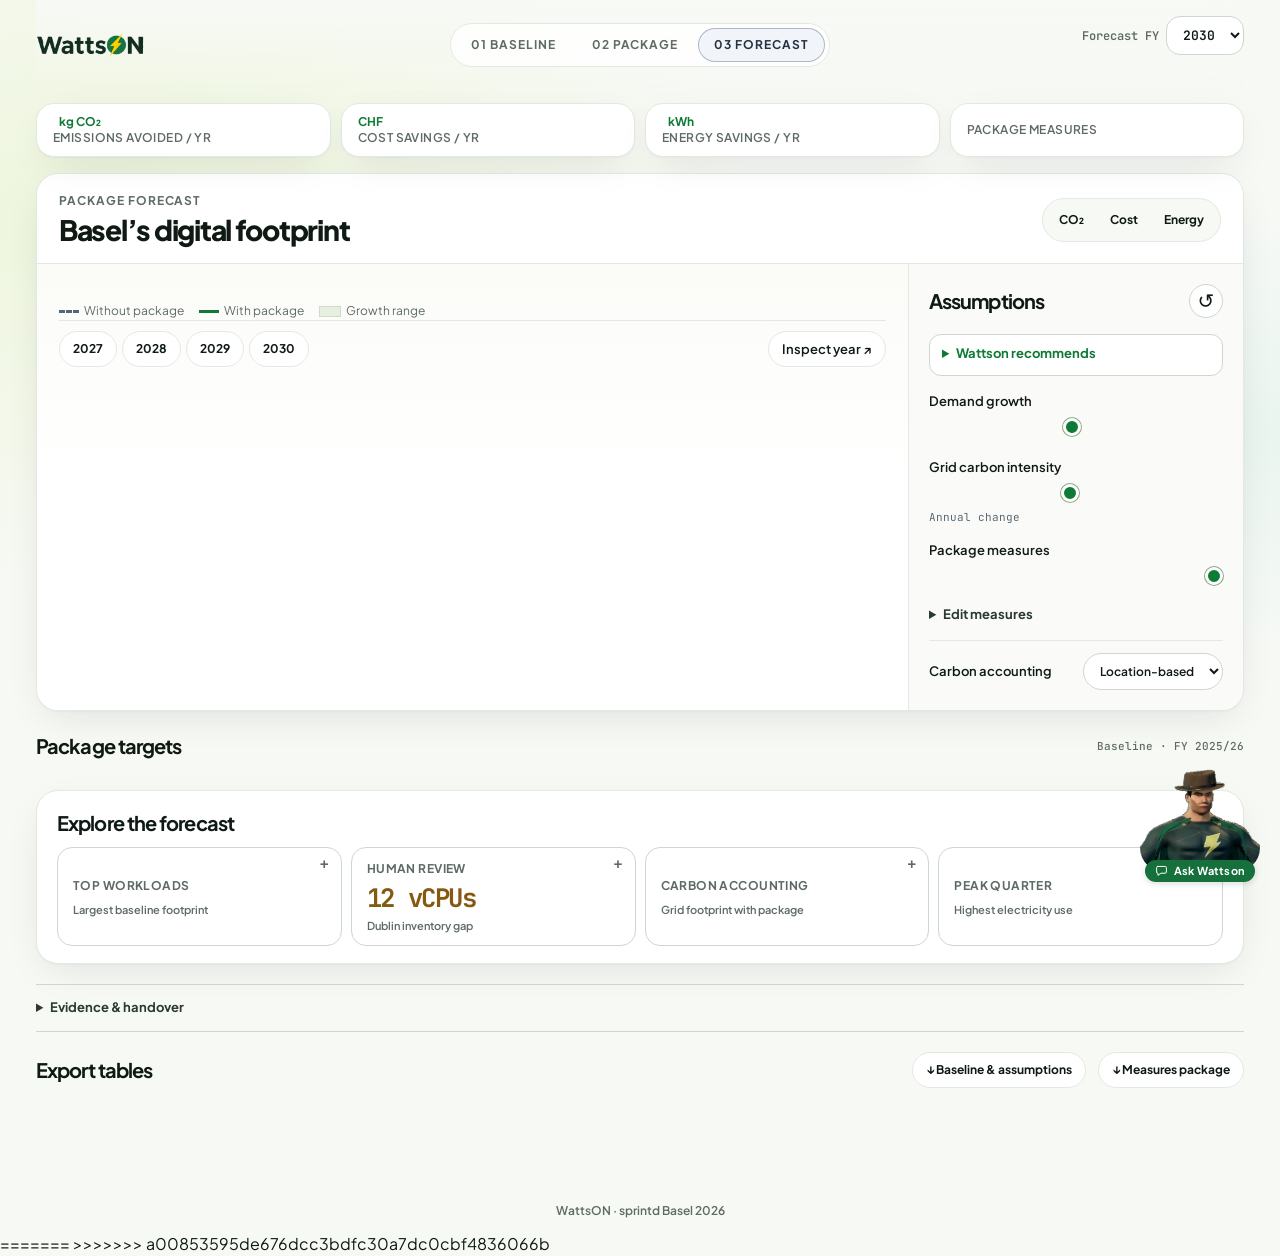
==== commit 77bea41e: "fixed merge conflicts" ====
--- a/frontend/forecast.html
+++ b/frontend/forecast.html
@@ -502,4 +502,8 @@
 launcher.addEventListener('click', () => setChatOpen(chatPanel.inert));
 reducedMotion.addEventListener('change', () => moveHat(!chatPanel.inert));
 
+<<<<<<< HEAD
+</script><script src="assets/WattsOn_forecast.js"></script><script src="assets/WattsOn_wattson_llm.js"></script></body></html>
+=======
 </script><script src="assets/WattsOn_forecast.js?v=type-scale"></script></body></html>
+>>>>>>> a00853595de676dcc3bdfc30a7dc0cbf4836066b
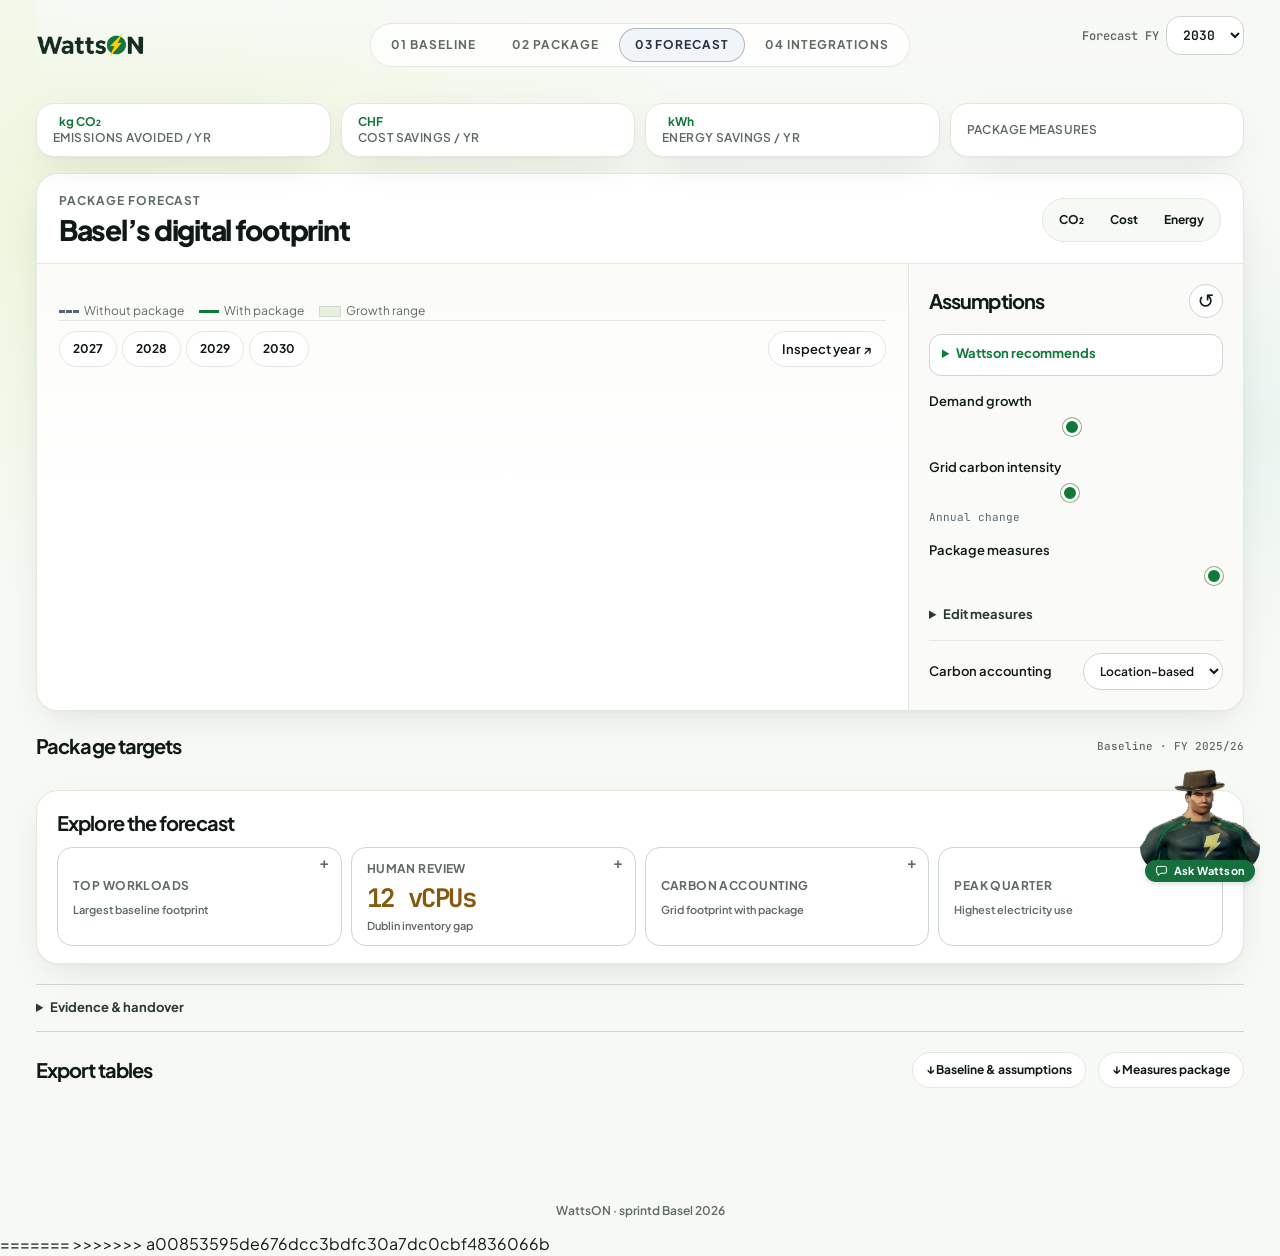
==== commit 9d43f24e: "Fix Forecast navigation and Wattson chat loading" ====
--- a/frontend/forecast.html
+++ b/frontend/forecast.html
@@ -359,7 +359,7 @@
 #approvals .who{margin:0 38px 8px 0}
 .approval-head .status-reader{position:absolute;width:1px;height:1px;overflow:hidden;clip-path:inset(50%);padding:0}
 </style>
-<link rel="stylesheet" href="assets/WattsOn_timeline.css?v=aligned-nav"><script src="assets/WattsOn_timeline.js?v=footer-bottom"></script><style>.forecast nav a{text-decoration:none;display:flex}.year{justify-self:end;display:flex;align-items:center;gap:7px;font-weight:600;color:#536072;font-size:12px}.forecast select,.forecast button{font:600 13px var(--font-ui);color:#243244}.forecast select,.forecast-title button,.downloads button{border:1px solid #cbd4db;background:white;border-radius:10px;padding:9px 12px}.forecast-title{display:flex;align-items:center;justify-content:space-between;margin:21px 0 17px}.forecast-title h1{font-size:clamp(32px,3.4vw,52px);margin:0;letter-spacing:-.06em}.forecast-title p,.downloads p{font-size:13px;color:#536072;margin-top:5px}.studio{display:grid;grid-template-columns:minmax(0,2.15fr) minmax(255px,1fr);gap:16px;align-items:start}.plotcard,.controls,.targets,.downloads,.evidence>details{border:1px solid #d4ddd8;background:#fff;border-radius:18px;box-shadow:0 4px 14px #26314208}.plotcard,.controls{padding:clamp(14px,2vw,27px)}.plothead,.section-head,.downloads{display:flex;align-items:center;justify-content:space-between;gap:12px}.forecast h2{font-size:21px;letter-spacing:-.045em}.kicker,.rangeText,.targets small,.section-head span{font:11px 'JetBrains Mono',monospace;color:#546473}.kicker{letter-spacing:.06em}.seg{display:flex;padding:3px;background:#eef2f4;border-radius:12px}.seg button{border:none;background:transparent;padding:7px 10px;border-radius:9px}.seg [aria-pressed=true]{background:#fff;box-shadow:0 1px 5px #1a324622}.keys{display:flex;gap:16px;flex-wrap:wrap;margin:14px 0 0;color:#4d6070;font-size:11px}.key:before{display:inline-block;vertical-align:middle;content:'';width:20px;height:0;margin-right:5px;border-top:3px solid #137568}.key.base:before{border-top:3px dashed #83609e}.key.band:before{height:9px;border:0;background:#d9e5e5}#chart svg{display:block;width:100%;height:clamp(220px,20vw,300px)}.readouts,.targets{display:grid;grid-template-columns:repeat(3,1fr);gap:10px}.readouts>div{border-top:2px solid #d1d9dc;padding-top:8px}.readouts strong,.targets b{display:block;font:650 clamp(16px,1.8vw,27px) 'JetBrains Mono',monospace;letter-spacing:-.06em}.readouts small,.controls small,.forecast details small{font-size:11px;color:#596873}.readouts>div:nth-child(2){border-color:#137568}.forecast summary{cursor:pointer;font-size:13px;font-weight:700}.values,.pick{margin-top:15px;border-top:1px solid #dce3df;padding-top:10px}.scroll{overflow:auto}.forecast table{border-collapse:collapse;width:100%;font-size:11px;text-align:left}.forecast th,.forecast td{padding:8px 4px;border-bottom:1px solid #e1e6e4}.knob{display:grid;grid-template-columns:1fr auto;align-items:center;gap:7px;margin-top:18px}.knob label,.basis{font-size:13px;font-weight:600}.knob output{font:700 13px var(--font-data);color:#15685d}.knob input,.knob small{grid-column:1/-1}.knob input{width:100%;accent-color:#15796c}.basis{display:grid;gap:5px;margin-top:16px}#measureList label{display:flex;align-items:center;gap:6px;font-size:12px;padding:5px 0}.compact{margin-top:24px}.section-head{margin-bottom:9px;flex-wrap:wrap}.targets{padding:14px 20px}.targets>div+div{border-left:1px solid #d6dfdb;padding-left:12px}.targets em{display:inline-block;font:600 10px var(--font-ui);padding:3px 6px;border-radius:5px;background:#eef5f0;color:#216140}.targets em.miss{color:#894310;background:#fff0dc}.evidence{display:grid;grid-template-columns:1fr 1fr;gap:8px;align-items:start}.evidence>details{padding:13px 16px;border-radius:12px}.evidence p{font-size:13px;line-height:1.55;margin:8px 0;color:#41515c}.downloads{padding:18px;margin-top:20px;justify-content:flex-start;flex-wrap:wrap}.downloads div{margin-right:auto}.year select{max-width:100%}@media(max-width:800px){.studio{grid-template-columns:1fr}.forecast .year{grid-area:1/2}.forecast{--page-gutter:15px}.controls{display:grid;grid-template-columns:1fr 1fr;gap:8px 18px}.controls h2{grid-column:1/-1}.controls .knob{margin:5px 0}.basis{margin:0}}@media(max-width:540px){.year{font-size:10px}.controls,.evidence{display:block}.controls .knob,.basis{margin-top:12px}.evidence>details{margin-top:6px}.plothead{flex-wrap:wrap}.readouts,.targets{gap:5px}.targets{padding:11px}.readouts small{font-size:10px}.forecast .forecast .plotcard{padding:12px}.section-head span{font-size:10px}}.casebook{background:#fff;border:1px solid #d4ddd8;border-radius:18px;padding:clamp(15px,2vw,26px)}.briefhead,.ledger-head{display:flex;align-items:center;justify-content:space-between;gap:12px;flex-wrap:wrap}.briefnav{display:flex;flex-wrap:wrap;gap:4px}.briefnav button{padding:7px 11px;background:white;border:1px solid #d4ddd8;border-radius:20px}.briefnav [aria-pressed=true]{background:#e8f3ee;border-color:#82aa9b;color:#154e42}#caseView{margin-top:17px}.casebook p,.casebook summary,.casebook label{font-size:13px}.brief-note{color:#516271;margin:8px 0}.casebook .kicker{margin-bottom:4px}.ledger-head select{max-width:100%}.casebook .scroll{max-height:310px}.casebook th{background:#f7f9f8;position:sticky;top:0}.casebook td small{display:block;color:#5b6872}.pairview{display:grid;grid-template-columns:1fr 1fr;gap:12px}.paired,.finding{border-radius:12px;background:#f5f8f7;padding:14px}.paired strong{display:block;font:650 25px var(--font-data);color:#176355}.finding{margin-top:10px;border-left:3px solid #6da696}.quarter{display:grid;grid-template-columns:82px minmax(30px,1fr) auto;align-items:center;gap:10px;margin:8px 0;font-size:12px}.quarter i{height:8px;background:#e2ebe6;border-radius:5px}.quarter i b{display:block;height:100%;background:#468c7b;border-radius:5px}.casebook a,.evidence a{color:#165d52}.targets .goalbar{display:block;border-radius:3px;height:4px;background:#e2e9e6;margin:7px 0}.goalbar i{display:block;height:100%;border-radius:inherit;background:#458674}.briefnav button:focus-visible,.casebook summary:focus-visible{outline:2px solid #387aae}.casebook .guardline{padding:7px 0;border-top:1px solid #dce3df}.guardline p{padding:5px 0}.yearpick{cursor:pointer}.yearpick:hover{text-decoration:underline}@media(max-width:540px){.briefnav button{padding:6px 8px;font-size:11px}.pairview{grid-template-columns:1fr}.quarter{grid-template-columns:70px 1fr auto}.ledger-head label{width:100%}} .chart-links{display:flex;justify-content:flex-end;margin-top:8px}.chart-links button{font-size:11px;background:#fff;border:1px solid #cbd6cf;border-radius:8px;padding:5px 9px}.values{margin-top:7px}#factorLedger td{white-space:normal;overflow-wrap:anywhere}.forecast .evidence{grid-template-columns:repeat(2,minmax(0,1fr))}@media(max-width:540px){.forecast .evidence{grid-template-columns:1fr}} </style><link rel="stylesheet" href="assets/WattsOn_studio.css?v=shared-nav"></head><body><div class="wrap forecast"><nav><div class="logo"><img class="brand-wordmark" src="assets/WattsOn_logo.webp" alt="WattsOn" width="760" height="310"></div><div class="crumbs"><a href="index.html"><span>01 Baseline</span></a><a href="package.html"><span>02 Package</span></a><span class="on" aria-current="page">03 Forecast</span></div><label class="year">Forecast FY <select id="year"><option>2027</option><option>2028</option><option>2029</option><option selected>2030</option></select></label></nav>
+<link rel="stylesheet" href="assets/WattsOn_timeline.css?v=aligned-nav"><script src="assets/WattsOn_timeline.js?v=footer-bottom"></script><style>.forecast nav a{text-decoration:none;display:flex}.year{justify-self:end;display:flex;align-items:center;gap:7px;font-weight:600;color:#536072;font-size:12px}.forecast select,.forecast button{font:600 13px var(--font-ui);color:#243244}.forecast select,.forecast-title button,.downloads button{border:1px solid #cbd4db;background:white;border-radius:10px;padding:9px 12px}.forecast-title{display:flex;align-items:center;justify-content:space-between;margin:21px 0 17px}.forecast-title h1{font-size:clamp(32px,3.4vw,52px);margin:0;letter-spacing:-.06em}.forecast-title p,.downloads p{font-size:13px;color:#536072;margin-top:5px}.studio{display:grid;grid-template-columns:minmax(0,2.15fr) minmax(255px,1fr);gap:16px;align-items:start}.plotcard,.controls,.targets,.downloads,.evidence>details{border:1px solid #d4ddd8;background:#fff;border-radius:18px;box-shadow:0 4px 14px #26314208}.plotcard,.controls{padding:clamp(14px,2vw,27px)}.plothead,.section-head,.downloads{display:flex;align-items:center;justify-content:space-between;gap:12px}.forecast h2{font-size:21px;letter-spacing:-.045em}.kicker,.rangeText,.targets small,.section-head span{font:11px 'JetBrains Mono',monospace;color:#546473}.kicker{letter-spacing:.06em}.seg{display:flex;padding:3px;background:#eef2f4;border-radius:12px}.seg button{border:none;background:transparent;padding:7px 10px;border-radius:9px}.seg [aria-pressed=true]{background:#fff;box-shadow:0 1px 5px #1a324622}.keys{display:flex;gap:16px;flex-wrap:wrap;margin:14px 0 0;color:#4d6070;font-size:11px}.key:before{display:inline-block;vertical-align:middle;content:'';width:20px;height:0;margin-right:5px;border-top:3px solid #137568}.key.base:before{border-top:3px dashed #83609e}.key.band:before{height:9px;border:0;background:#d9e5e5}#chart svg{display:block;width:100%;height:clamp(220px,20vw,300px)}.readouts,.targets{display:grid;grid-template-columns:repeat(3,1fr);gap:10px}.readouts>div{border-top:2px solid #d1d9dc;padding-top:8px}.readouts strong,.targets b{display:block;font:650 clamp(16px,1.8vw,27px) 'JetBrains Mono',monospace;letter-spacing:-.06em}.readouts small,.controls small,.forecast details small{font-size:11px;color:#596873}.readouts>div:nth-child(2){border-color:#137568}.forecast summary{cursor:pointer;font-size:13px;font-weight:700}.values,.pick{margin-top:15px;border-top:1px solid #dce3df;padding-top:10px}.scroll{overflow:auto}.forecast table{border-collapse:collapse;width:100%;font-size:11px;text-align:left}.forecast th,.forecast td{padding:8px 4px;border-bottom:1px solid #e1e6e4}.knob{display:grid;grid-template-columns:1fr auto;align-items:center;gap:7px;margin-top:18px}.knob label,.basis{font-size:13px;font-weight:600}.knob output{font:700 13px var(--font-data);color:#15685d}.knob input,.knob small{grid-column:1/-1}.knob input{width:100%;accent-color:#15796c}.basis{display:grid;gap:5px;margin-top:16px}#measureList label{display:flex;align-items:center;gap:6px;font-size:12px;padding:5px 0}.compact{margin-top:24px}.section-head{margin-bottom:9px;flex-wrap:wrap}.targets{padding:14px 20px}.targets>div+div{border-left:1px solid #d6dfdb;padding-left:12px}.targets em{display:inline-block;font:600 10px var(--font-ui);padding:3px 6px;border-radius:5px;background:#eef5f0;color:#216140}.targets em.miss{color:#894310;background:#fff0dc}.evidence{display:grid;grid-template-columns:1fr 1fr;gap:8px;align-items:start}.evidence>details{padding:13px 16px;border-radius:12px}.evidence p{font-size:13px;line-height:1.55;margin:8px 0;color:#41515c}.downloads{padding:18px;margin-top:20px;justify-content:flex-start;flex-wrap:wrap}.downloads div{margin-right:auto}.year select{max-width:100%}@media(max-width:800px){.studio{grid-template-columns:1fr}.forecast .year{grid-area:1/2}.forecast{--page-gutter:15px}.controls{display:grid;grid-template-columns:1fr 1fr;gap:8px 18px}.controls h2{grid-column:1/-1}.controls .knob{margin:5px 0}.basis{margin:0}}@media(max-width:540px){.year{font-size:10px}.controls,.evidence{display:block}.controls .knob,.basis{margin-top:12px}.evidence>details{margin-top:6px}.plothead{flex-wrap:wrap}.readouts,.targets{gap:5px}.targets{padding:11px}.readouts small{font-size:10px}.forecast .forecast .plotcard{padding:12px}.section-head span{font-size:10px}}.casebook{background:#fff;border:1px solid #d4ddd8;border-radius:18px;padding:clamp(15px,2vw,26px)}.briefhead,.ledger-head{display:flex;align-items:center;justify-content:space-between;gap:12px;flex-wrap:wrap}.briefnav{display:flex;flex-wrap:wrap;gap:4px}.briefnav button{padding:7px 11px;background:white;border:1px solid #d4ddd8;border-radius:20px}.briefnav [aria-pressed=true]{background:#e8f3ee;border-color:#82aa9b;color:#154e42}#caseView{margin-top:17px}.casebook p,.casebook summary,.casebook label{font-size:13px}.brief-note{color:#516271;margin:8px 0}.casebook .kicker{margin-bottom:4px}.ledger-head select{max-width:100%}.casebook .scroll{max-height:310px}.casebook th{background:#f7f9f8;position:sticky;top:0}.casebook td small{display:block;color:#5b6872}.pairview{display:grid;grid-template-columns:1fr 1fr;gap:12px}.paired,.finding{border-radius:12px;background:#f5f8f7;padding:14px}.paired strong{display:block;font:650 25px var(--font-data);color:#176355}.finding{margin-top:10px;border-left:3px solid #6da696}.quarter{display:grid;grid-template-columns:82px minmax(30px,1fr) auto;align-items:center;gap:10px;margin:8px 0;font-size:12px}.quarter i{height:8px;background:#e2ebe6;border-radius:5px}.quarter i b{display:block;height:100%;background:#468c7b;border-radius:5px}.casebook a,.evidence a{color:#165d52}.targets .goalbar{display:block;border-radius:3px;height:4px;background:#e2e9e6;margin:7px 0}.goalbar i{display:block;height:100%;border-radius:inherit;background:#458674}.briefnav button:focus-visible,.casebook summary:focus-visible{outline:2px solid #387aae}.casebook .guardline{padding:7px 0;border-top:1px solid #dce3df}.guardline p{padding:5px 0}.yearpick{cursor:pointer}.yearpick:hover{text-decoration:underline}@media(max-width:540px){.briefnav button{padding:6px 8px;font-size:11px}.pairview{grid-template-columns:1fr}.quarter{grid-template-columns:70px 1fr auto}.ledger-head label{width:100%}} .chart-links{display:flex;justify-content:flex-end;margin-top:8px}.chart-links button{font-size:11px;background:#fff;border:1px solid #cbd6cf;border-radius:8px;padding:5px 9px}.values{margin-top:7px}#factorLedger td{white-space:normal;overflow-wrap:anywhere}.forecast .evidence{grid-template-columns:repeat(2,minmax(0,1fr))}@media(max-width:540px){.forecast .evidence{grid-template-columns:1fr}} </style><link rel="stylesheet" href="assets/WattsOn_studio.css?v=shared-nav"></head><body><div class="wrap forecast"><nav><div class="logo"><img class="brand-wordmark" src="assets/WattsOn_logo.webp" alt="WattsOn" width="760" height="310"></div><div class="crumbs"><a href="index.html"><span>01 Baseline</span></a><a href="package.html"><span>02 Package</span></a><span class="on" aria-current="page">03 Forecast</span><a href="integrations.html"><span>04 Integrations</span></a></div><label class="year">Forecast FY <select id="year"><option>2027</option><option>2028</option><option>2029</option><option selected>2030</option></select></label></nav>
 <main>
 <div class="atlas-summary" aria-label="Annual savings for the selected fiscal year"><div class="hero-stats">
 <div class="stat"><button data-inspect="co2"><span class="stat-value"><b id="sumCarbon"></b> <small>kg CO₂</small></span><span>Emissions avoided /&nbsp;yr</span></button></div>
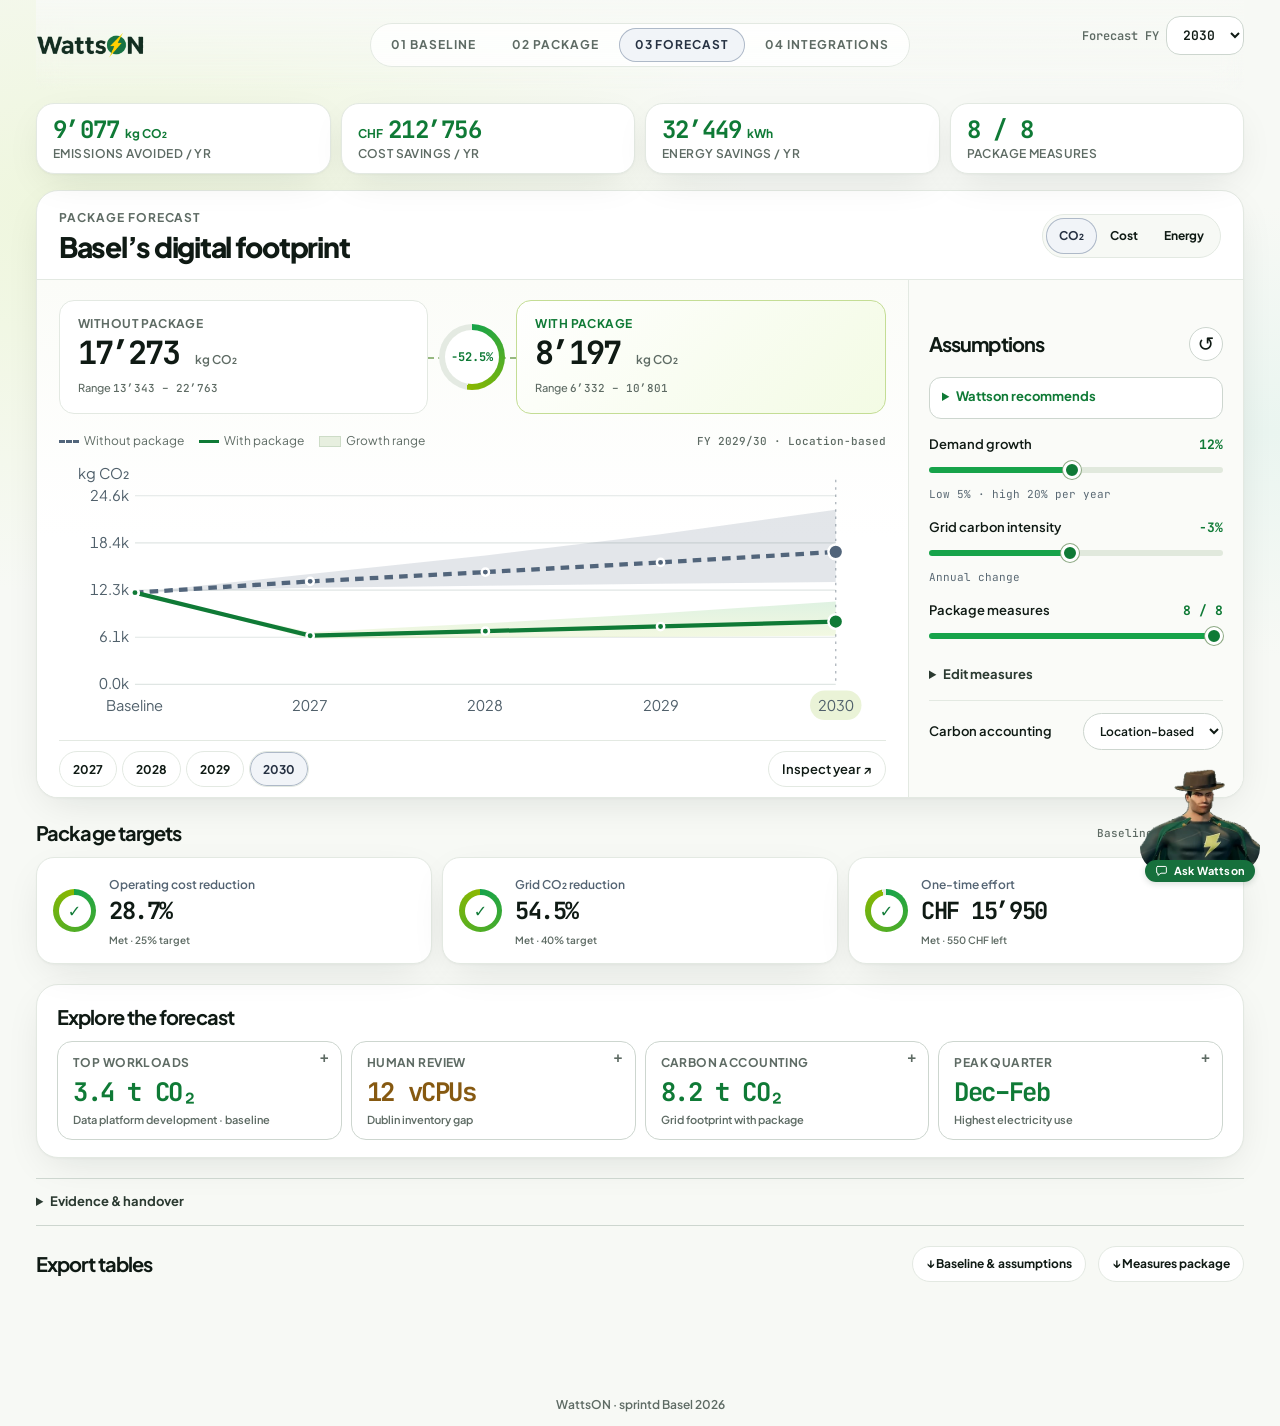
==== commit ad52a10c: "fix(forecast): resolve leftover merge conflict markers Keep the Wattson LLM script include from HEAD" ====
--- a/frontend/forecast.html
+++ b/frontend/forecast.html
@@ -502,8 +502,4 @@
 launcher.addEventListener('click', () => setChatOpen(chatPanel.inert));
 reducedMotion.addEventListener('change', () => moveHat(!chatPanel.inert));
 
-<<<<<<< HEAD
-</script><script src="assets/WattsOn_forecast.js"></script><script src="assets/WattsOn_wattson_llm.js"></script></body></html>
-=======
-</script><script src="assets/WattsOn_forecast.js?v=type-scale"></script></body></html>
->>>>>>> a00853595de676dcc3bdfc30a7dc0cbf4836066b
+</script><script src="assets/WattsOn_forecast.js?v=type-scale"></script><script src="assets/WattsOn_wattson_llm.js"></script></body></html>
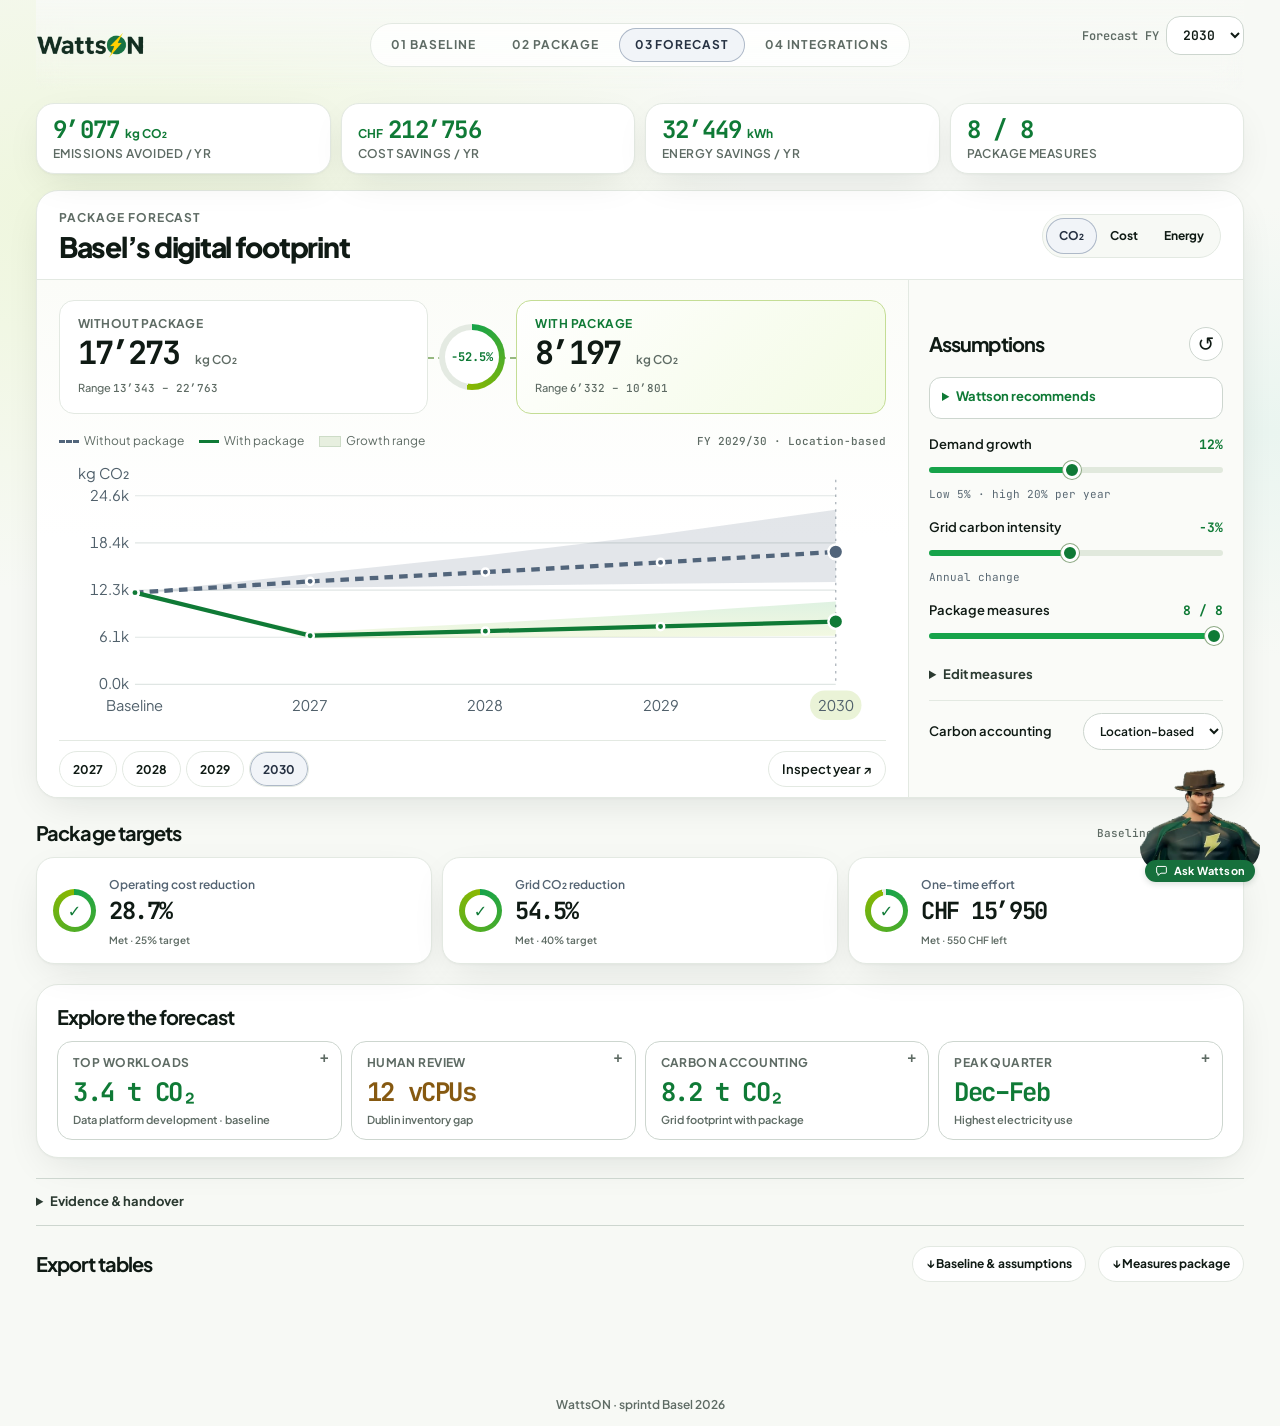
==== commit eebcca27: "feat(frontend): add WattsOn favicon Add an SVG favicon based on the bolt "O" from the WattsOn wordma" ====
--- a/frontend/forecast.html
+++ b/frontend/forecast.html
@@ -4,6 +4,7 @@
 <meta charset="UTF-8">
 <meta name="viewport" content="width=device-width, initial-scale=1.0">
 <title>WattsOn · Forecast studio</title>
+<link rel="icon" href="assets/WattsOn_favicon.ico" sizes="48x48"><link rel="icon" href="assets/WattsOn_favicon.svg" type="image/svg+xml"><link rel="apple-touch-icon" href="assets/WattsOn_apple-touch-icon.png">
 <link href="https://fonts.googleapis.com/css2?family=Plus+Jakarta+Sans:wght@400;500;600;700;800&family=JetBrains+Mono:wght@400;500;700&display=swap" rel="stylesheet">
 <style>
 :root{
